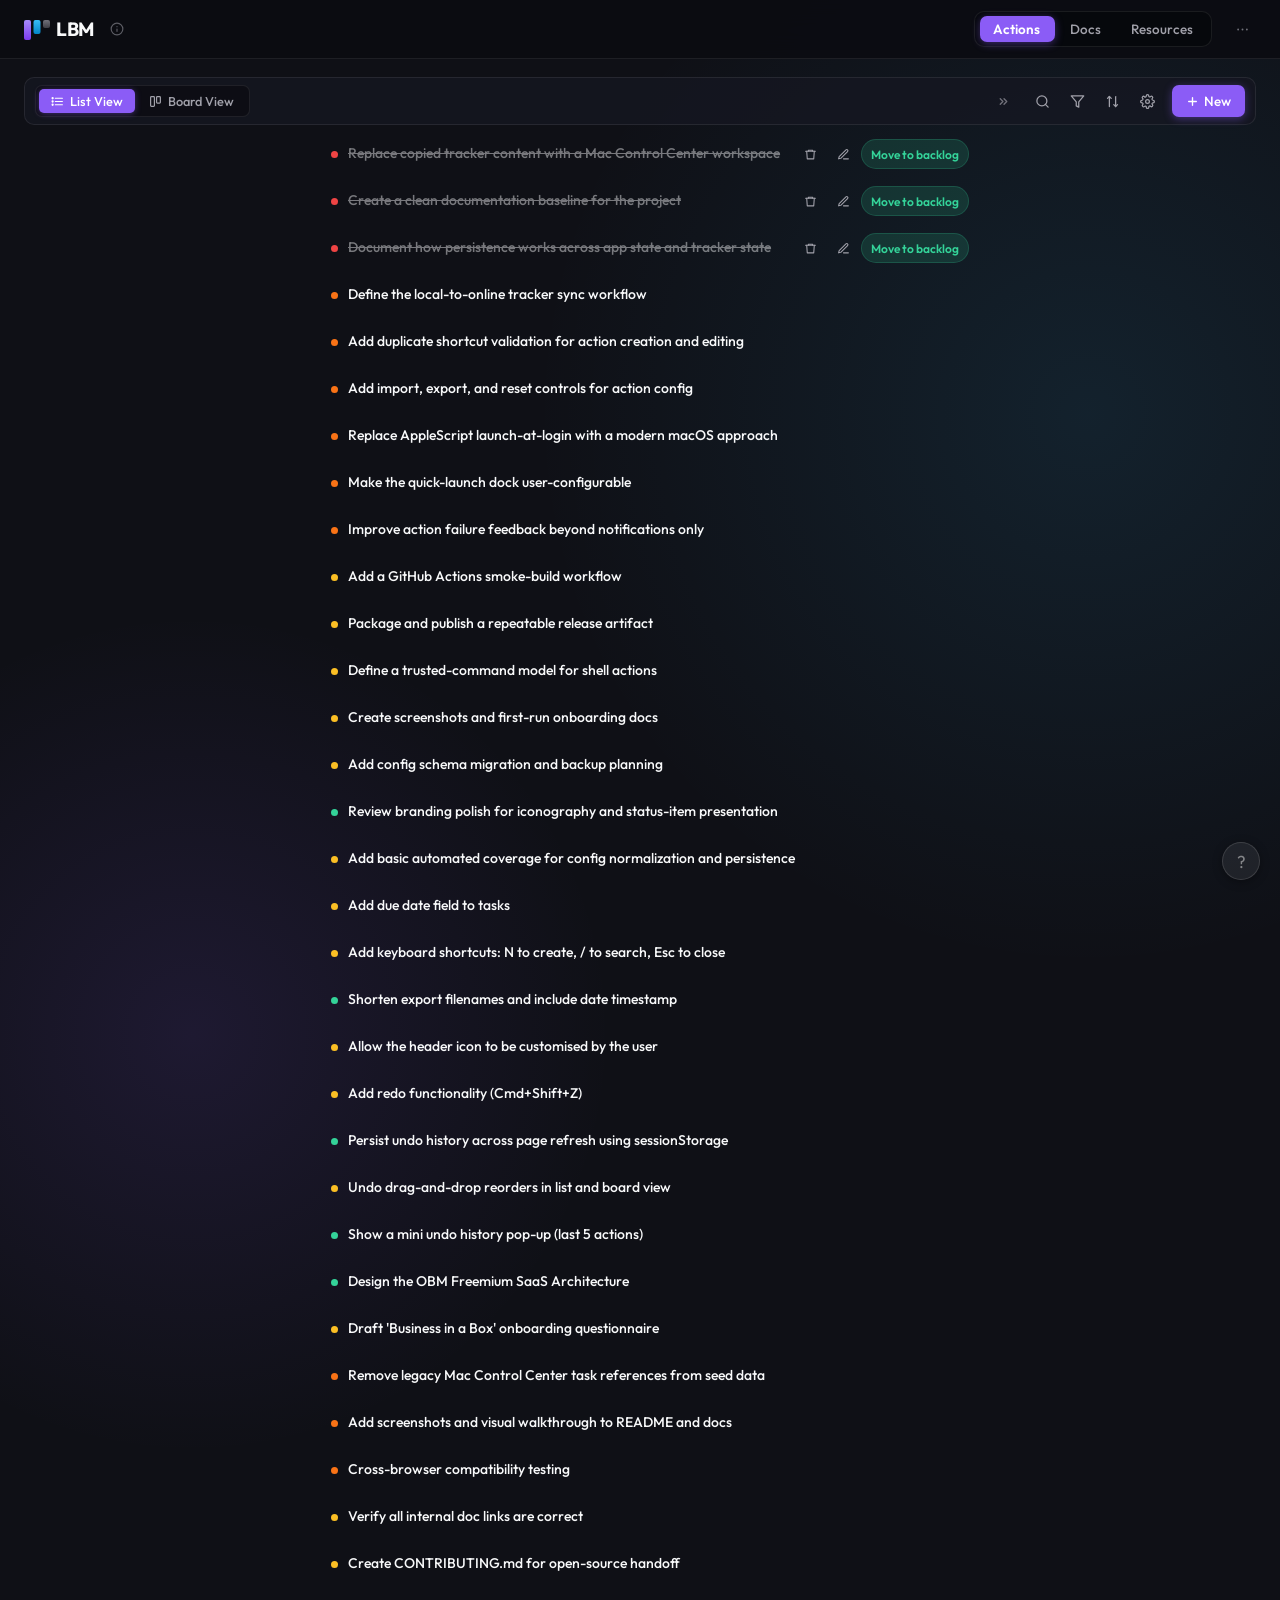
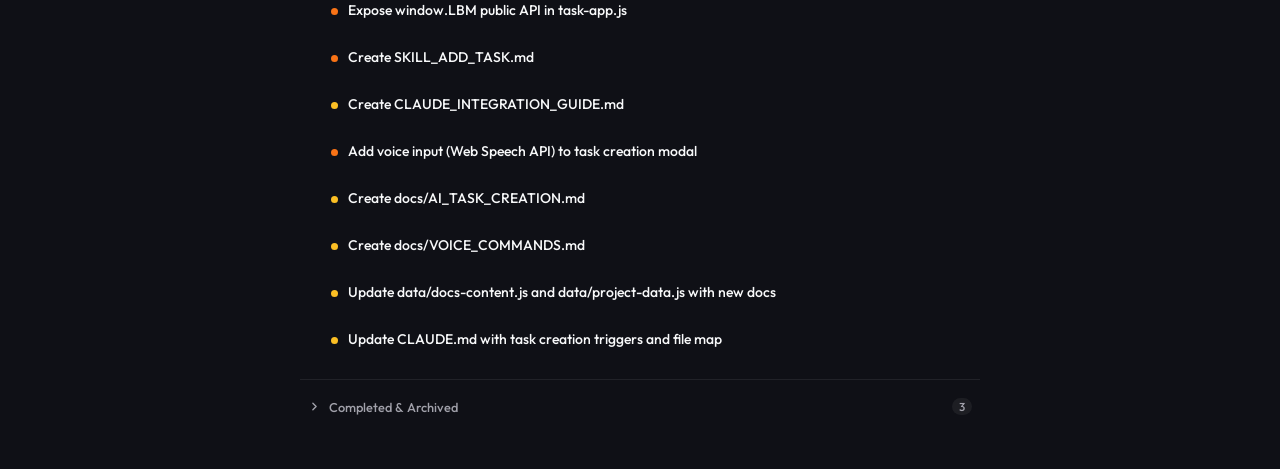
==== index.html @ 8f330728 "feat: UX improvements, docs overhaul, and add-item scroll fix - Fix double-title in docs viewer (str" ====
<!DOCTYPE html>
<html lang="en">
<head>
  <meta charset="UTF-8">
  <meta name="viewport" content="width=device-width, initial-scale=1.0">
  <title>LBM — Local Business Manager</title>
  <link rel="preconnect" href="https://fonts.googleapis.com">
  <link rel="preconnect" href="https://fonts.gstatic.com" crossorigin>
  <link rel="stylesheet" href="styles.css">
  <script defer src="data/project-data.js"></script>
  <script defer src="header.js"></script>
  <script defer src="task-app.js"></script>
</head>
<body>

  <!-- ── Header ──────────────────────────────────────────────────────────────── -->
  <header class="site-header">
    <div class="header-inner">
      <div class="brand">
        <a class="brand-link" href="index.html" aria-label="Local Business Manager home">
          <svg class="brand-mark" width="26" height="22" viewBox="0 0 26 22" fill="none" aria-hidden="true">
            <rect x="0" y="2" width="7" height="20" rx="2" fill="url(#ltm-g1)"/>
            <rect x="9.5" y="2" width="7" height="14" rx="2" fill="url(#ltm-g2)"/>
            <rect x="19" y="2" width="7" height="8" rx="2" fill="url(#ltm-g3)"/>
            <defs>
              <linearGradient id="ltm-g1" x1="3.5" y1="2" x2="3.5" y2="22" gradientUnits="userSpaceOnUse">
                <stop offset="0%" stop-color="#a78bfa"/>
                <stop offset="100%" stop-color="#7c3aed"/>
              </linearGradient>
              <linearGradient id="ltm-g2" x1="13" y1="2" x2="13" y2="16" gradientUnits="userSpaceOnUse">
                <stop offset="0%" stop-color="#38bdf8"/>
                <stop offset="100%" stop-color="#0284c7"/>
              </linearGradient>
              <linearGradient id="ltm-g3" x1="22.5" y1="2" x2="22.5" y2="10" gradientUnits="userSpaceOnUse">
                <stop offset="0%" stop-color="#71717a"/>
                <stop offset="100%" stop-color="#3f3f46"/>
              </linearGradient>
            </defs>
          </svg>
        </a>
        <span class="brand-name" id="brandName" title="Click to rename">LBM</span>
        <button class="icon-button brand-info-btn" id="toggleInfoButton" type="button"
          title="App info &amp; stats" aria-expanded="false" aria-controls="infoDrawer">
          <svg width="14" height="14" viewBox="0 0 24 24" fill="none" stroke="currentColor"
            stroke-width="2" stroke-linecap="round" stroke-linejoin="round">
            <circle cx="12" cy="12" r="10"/><line x1="12" y1="16" x2="12" y2="12"/>
            <line x1="12" y1="8" x2="12.01" y2="8"/>
          </svg>
        </button>
      </div>
      <nav class="tabs" aria-label="Navigation">
        <a class="tab active" href="index.html">Actions</a>
        <a class="tab" href="docs.html">Docs</a>
        <a class="tab" href="resources.html">Resources</a>
      </nav>

      <!-- ── Right side: app menu ─────────────────────────────────────────────── -->
      <div class="header-right">
        <div class="app-menu-wrap" id="appMenuWrap">
          <button class="app-menu-btn" id="appMenuBtn" type="button"
            title="More options" aria-label="More options" aria-expanded="false" aria-haspopup="menu">
            <svg width="15" height="15" viewBox="0 0 24 24" fill="currentColor" aria-hidden="true">
              <circle cx="5" cy="12" r="1.5"/><circle cx="12" cy="12" r="1.5"/><circle cx="19" cy="12" r="1.5"/>
            </svg>
          </button>
          <div class="app-menu-dropdown" id="appMenuDropdown" hidden role="menu">
            <button class="app-menu-item" id="menuAppInfo" role="menuitem">
              <svg width="13" height="13" viewBox="0 0 24 24" fill="none" stroke="currentColor"
                stroke-width="2" stroke-linecap="round" stroke-linejoin="round" aria-hidden="true">
                <circle cx="12" cy="12" r="10"/><line x1="12" y1="16" x2="12" y2="12"/>
                <line x1="12" y1="8" x2="12.01" y2="8"/>
              </svg>
              App info &amp; stats
            </button>
            <div class="app-menu-sep" role="separator"></div>
            <button class="app-menu-item" id="menuExportJson" role="menuitem">
              <svg width="13" height="13" viewBox="0 0 24 24" fill="none" stroke="currentColor"
                stroke-width="2" stroke-linecap="round" stroke-linejoin="round" aria-hidden="true">
                <path d="M21 15v4a2 2 0 0 1-2 2H5a2 2 0 0 1-2-2v-4"/>
                <polyline points="7 10 12 15 17 10"/><line x1="12" y1="15" x2="12" y2="3"/>
              </svg>
              Export JSON
            </button>
            <button class="app-menu-item" id="menuExportMarkdown" role="menuitem">
              <svg width="13" height="13" viewBox="0 0 24 24" fill="none" stroke="currentColor"
                stroke-width="2" stroke-linecap="round" stroke-linejoin="round" aria-hidden="true">
                <path d="M14 2H6a2 2 0 0 0-2 2v16a2 2 0 0 0 2 2h12a2 2 0 0 0 2-2V8z"/>
                <polyline points="14 2 14 8 20 8"/>
              </svg>
              Export Markdown
            </button>
            <div class="app-menu-sep" role="separator"></div>
            <div class="app-menu-row">
              <button class="app-menu-item" id="menuResetSeed" role="menuitem">
                <svg width="13" height="13" viewBox="0 0 24 24" fill="none" stroke="currentColor"
                  stroke-width="2" stroke-linecap="round" stroke-linejoin="round" aria-hidden="true">
                  <polyline points="1 4 1 10 7 10"/>
                  <path d="M3.51 15a9 9 0 1 0 .49-3.51"/>
                </svg>
                Reset to seed data
              </button>
              <button class="app-menu-info-btn" id="menuSeedInfoBtn" type="button"
                aria-label="About seed data" aria-expanded="false">
                <svg width="12" height="12" viewBox="0 0 24 24" fill="none" stroke="currentColor"
                  stroke-width="2" stroke-linecap="round" stroke-linejoin="round" aria-hidden="true">
                  <circle cx="12" cy="12" r="10"/><line x1="12" y1="16" x2="12" y2="12"/>
                  <line x1="12" y1="8" x2="12.01" y2="8"/>
                </svg>
              </button>
            </div>
            <div class="app-menu-seed-info" id="seedInfoPanel" hidden>
              Loads example tasks so you can explore the app in action.
              Click <strong>Reset to seed data</strong> above to restore the demo content.
            </div>
            <button class="app-menu-item app-menu-item--danger" id="menuResetApp" role="menuitem">
              <svg width="13" height="13" viewBox="0 0 24 24" fill="none" stroke="currentColor"
                stroke-width="2" stroke-linecap="round" stroke-linejoin="round" aria-hidden="true">
                <polyline points="3 6 5 6 21 6"/><path d="M19 6l-1 14a2 2 0 0 1-2 2H8a2 2 0 0 1-2-2L5 6"/>
                <path d="M10 11v6"/><path d="M14 11v6"/>
                <path d="M9 6V4a1 1 0 0 1 1-1h4a1 1 0 0 1 1 1v2"/>
              </svg>
              Reset app
            </button>
            <div class="app-menu-sep" role="separator"></div>
            <button class="app-menu-item app-menu-advanced-header" id="menuAdvancedToggle"
              type="button" aria-expanded="false" aria-controls="advancedPanel">
              <svg class="advanced-chevron" width="10" height="10" viewBox="0 0 24 24" fill="none"
                stroke="currentColor" stroke-width="2.5" stroke-linecap="round"
                stroke-linejoin="round" aria-hidden="true">
                <polyline points="9 18 15 12 9 6"/>
              </svg>
              Advanced
            </button>
            <div class="app-menu-advanced-panel" id="advancedPanel" hidden>
              <label class="app-menu-toggle-row" id="skipResetRow">
                <span class="app-menu-toggle-label">Skip reset confirmation</span>
                <span class="app-toggle-switch" id="skipResetToggle" role="switch"
                  aria-checked="false" tabindex="0" aria-label="Skip reset confirmation">
                  <span class="app-toggle-thumb"></span>
                </span>
              </label>
            </div>
          </div>
        </div>
      </div>

    </div>
  </header>

  <div class="page-wrap">

    <!-- ── Info panel (hidden) ────────────────────────────────────────────────── -->
    <div class="info-panel" id="infoDrawer" hidden>
      <div class="stats-grid" id="statsGrid"></div>
      <p class="info-note" id="storageStatus"></p>
      <div class="button-row">
        <button class="secondary" id="exportJsonButton" type="button">Export JSON</button>
        <button class="secondary" id="exportMarkdownButton" type="button">Export Markdown</button>
        <button class="ghost" id="resetButton" type="button">Reset to Seed</button>
      </div>
      <div class="notice" id="seedNotice" hidden></div>
    </div>

    <!-- ── Toolbar ────────────────────────────────────────────────────────────── -->
    <div class="toolbar">
      <div class="view-toggle" id="viewToggle" role="tablist" aria-label="Task view">
        <button class="view-button active" id="listViewButton" type="button" role="tab" aria-selected="true">
          <svg width="13" height="13" viewBox="0 0 24 24" fill="none" stroke="currentColor"
            stroke-width="2.2" stroke-linecap="round">
            <line x1="8" y1="6" x2="21" y2="6"/><line x1="8" y1="12" x2="21" y2="12"/>
            <line x1="8" y1="18" x2="21" y2="18"/><circle cx="3" cy="6" r="1" fill="currentColor"/>
            <circle cx="3" cy="12" r="1" fill="currentColor"/><circle cx="3" cy="18" r="1" fill="currentColor"/>
          </svg>
          List View
        </button>
        <button class="view-button" id="boardViewButton" type="button" role="tab" aria-selected="false">
          <svg width="13" height="13" viewBox="0 0 24 24" fill="none" stroke="currentColor"
            stroke-width="2.2" stroke-linecap="round" stroke-linejoin="round">
            <rect x="3" y="3" width="7" height="18" rx="1.5"/>
            <rect x="14" y="3" width="7" height="12" rx="1.5"/>
          </svg>
          Board View
        </button>
      </div>

      <div class="toolbar-right">

        <!-- ── Toolbar collapse toggle ── -->
        <button class="icon-button toolbar-collapse-btn" id="toolbarCollapseBtn" type="button"
          title="Hide toolbar options" aria-expanded="true">
          <svg class="collapse-arrow-icon" width="13" height="13" viewBox="0 0 24 24" fill="none"
            stroke="currentColor" stroke-width="2.5" stroke-linecap="round" stroke-linejoin="round">
            <polyline points="13 17 18 12 13 7"/>
            <polyline points="6 17 11 12 6 7"/>
          </svg>
        </button>

        <!-- ── Collapsible icon group ── -->
        <div class="toolbar-icon-group" id="toolbarIconGroup">

        <!-- ── Search drawer (expands left) ── -->
        <div class="search-filter-bar" id="searchFilterBar">
          <div class="bar-search-section" id="barSearchSection" hidden>
            <svg class="search-bar-icon" width="13" height="13" viewBox="0 0 24 24" fill="none"
              stroke="currentColor" stroke-width="2" stroke-linecap="round" stroke-linejoin="round"
              aria-hidden="true">
              <circle cx="11" cy="11" r="8"/><line x1="21" y1="21" x2="16.65" y2="16.65"/>
            </svg>
            <input class="search-input" id="searchInput" type="text" placeholder="Type to search…" autocomplete="off">
          </div>
        </div>
        <!-- ── /Drawer ── -->

        <!-- Search -->
        <button class="icon-button toolbar-icon-btn" id="searchToggle" type="button"
          title="Search" aria-expanded="false">
          <svg width="15" height="15" viewBox="0 0 24 24" fill="none" stroke="currentColor"
            stroke-width="2" stroke-linecap="round" stroke-linejoin="round">
            <circle cx="11" cy="11" r="8"/><line x1="21" y1="21" x2="16.65" y2="16.65"/>
          </svg>
        </button>

        <!-- Filter (dropdown below) -->
        <div class="toolbar-dropdown-wrap" id="filterWrap">
          <button class="icon-button toolbar-icon-btn" id="filterToggle" type="button"
            title="Filter" aria-expanded="false">
            <svg width="15" height="15" viewBox="0 0 24 24" fill="none" stroke="currentColor"
              stroke-width="2" stroke-linecap="round" stroke-linejoin="round">
              <polygon points="22 3 2 3 10 12.46 10 19 14 21 14 12.46 22 3"/>
            </svg>
          </button>
          <div class="toolbar-dropdown" id="filterPanel" hidden role="menu">
            <div class="toolbar-dropdown-heading">Filter</div>
            <button class="dropdown-item" data-filter="all" role="menuitemradio">All tasks</button>
            <button class="dropdown-item" data-filter="active" role="menuitemradio">Active only</button>
            <button class="dropdown-item" data-filter="done" role="menuitemradio">Completed / Archived</button>
            <button class="dropdown-item" data-filter="urgent" role="menuitemradio">Urgent (4+)</button>
            <button class="dropdown-item" data-filter="recommended" role="menuitemradio">Recommended</button>
            <button class="dropdown-item" data-filter="requested" role="menuitemradio">Requested</button>
          </div>
        </div>

        <!-- Sort (dropdown below, list view only) -->
        <div class="toolbar-dropdown-wrap" id="sortWrap">
          <button class="icon-button toolbar-icon-btn" id="sortToggle" type="button"
            title="Sort" aria-expanded="false">
            <svg width="15" height="15" viewBox="0 0 24 24" fill="none" stroke="currentColor"
              stroke-width="2" stroke-linecap="round" stroke-linejoin="round">
              <line x1="7" y1="4" x2="7" y2="20"/>
              <polyline points="4 7 7 4 10 7"/>
              <line x1="17" y1="20" x2="17" y2="4"/>
              <polyline points="14 17 17 20 20 17"/>
            </svg>
          </button>
          <div class="toolbar-dropdown sort-panel" id="sortPanel" hidden role="menu">
            <!-- Populated dynamically by renderSortPanel() in task-app.js -->
          </div>
        </div>

        <!-- Settings (dropdown below) -->
        <div class="toolbar-dropdown-wrap settings-wrap">
          <button class="icon-button toolbar-icon-btn" id="settingsToggle" type="button"
            title="Settings" aria-expanded="false">
            <svg width="15" height="15" viewBox="0 0 24 24" fill="none" stroke="currentColor"
              stroke-width="2" stroke-linecap="round" stroke-linejoin="round">
              <circle cx="12" cy="12" r="3"/>
              <path d="M19.4 15a1.65 1.65 0 0 0 .33 1.82l.06.06a2 2 0 0 1-2.83 2.83l-.06-.06a1.65 1.65 0 0 0-1.82-.33 1.65 1.65 0 0 0-1 1.51V21a2 2 0 0 1-4 0v-.09A1.65 1.65 0 0 0 9 19.4a1.65 1.65 0 0 0-1.82.33l-.06.06a2 2 0 0 1-2.83-2.83l.06-.06A1.65 1.65 0 0 0 4.68 15a1.65 1.65 0 0 0-1.51-1H3a2 2 0 0 1 0-4h.09A1.65 1.65 0 0 0 4.6 9a1.65 1.65 0 0 0-.33-1.82l-.06-.06a2 2 0 0 1 2.83-2.83l.06.06A1.65 1.65 0 0 0 9 4.68a1.65 1.65 0 0 0 1-1.51V3a2 2 0 0 1 4 0v.09a1.65 1.65 0 0 0 1 1.51 1.65 1.65 0 0 0 1.82-.33l.06-.06a2 2 0 0 1 2.83 2.83l-.06.06A1.65 1.65 0 0 0 19.4 9a1.65 1.65 0 0 0 1.51 1H21a2 2 0 0 1 0 4h-.09a1.65 1.65 0 0 0-1.51 1z"/>
            </svg>
          </button>
          <div class="toolbar-dropdown settings-popover" id="settingsPopover" hidden>
            <!-- Populated dynamically by renderSettingsPopover() in task-app.js -->
          </div>
        </div>
        <div class="card-fields-wrap" style="position:relative">
          <button class="icon-button toolbar-icon-btn" id="cardFieldsBtn" type="button"
            title="Card fields" hidden aria-expanded="false">
            <svg width="15" height="15" viewBox="0 0 24 24" fill="none" stroke="currentColor"
              stroke-width="2" stroke-linecap="round" stroke-linejoin="round">
              <path d="M1 12s4-8 11-8 11 8 11 8-4 8-11 8-11-8-11-8z"/>
              <circle cx="12" cy="12" r="3"/>
            </svg>
          </button>
          <div class="card-fields-popover toolbar-dropdown" id="cardFieldsPopover" hidden>
            <div class="toolbar-dropdown-heading">Show on cards</div>
            <label class="toggle-item">
              <span class="toggle-label">Urgency</span>
              <span class="toggle-track" id="cfUrgency" role="switch" aria-checked="false" tabindex="0">
                <span class="toggle-thumb"></span>
              </span>
            </label>
            <label class="toggle-item">
              <span class="toggle-label">Notes preview</span>
              <span class="toggle-track" id="cfNotes" role="switch" aria-checked="false" tabindex="0">
                <span class="toggle-thumb"></span>
              </span>
            </label>
            <label class="toggle-item">
              <span class="toggle-label">Value</span>
              <span class="toggle-track" id="cfValue" role="switch" aria-checked="false" tabindex="0">
                <span class="toggle-thumb"></span>
              </span>
            </label>
            <label class="toggle-item">
              <span class="toggle-label">Area</span>
              <span class="toggle-track" id="cfArea" role="switch" aria-checked="false" tabindex="0">
                <span class="toggle-thumb"></span>
              </span>
            </label>
          </div>
        </div>
        </div><!-- /.toolbar-icon-group -->
        <div class="new-btn-wrap">
          <button class="primary toolbar-add-btn" id="openCreateButton" type="button">
            <svg width="13" height="13" viewBox="0 0 24 24" fill="none" stroke="currentColor"
              stroke-width="2.5" stroke-linecap="round">
              <line x1="12" y1="5" x2="12" y2="19"/><line x1="5" y1="12" x2="19" y2="12"/>
            </svg>
            New
          </button>
          <div class="new-btn-tooltip">New item<span class="new-btn-kbd">Ctrl+N</span></div>
        </div>
      </div>
    </div>

    <!-- ── Views container ───────────────────────────────────────────────────── -->

    <!-- LIST VIEW -->
    <div id="listView">
      <div class="task-list" id="taskList"></div>
      <div class="completed-wrap" id="hiddenListsWrap" hidden>
        <button class="completed-toggle" id="hiddenListsToggle" type="button" aria-expanded="false">
          <svg class="completed-chevron" width="13" height="13" viewBox="0 0 24 24" fill="none"
            stroke="currentColor" stroke-width="2.5" stroke-linecap="round" stroke-linejoin="round">
            <polyline points="9 18 15 12 9 6"/>
          </svg>
          <span>Completed &amp; Archived</span>
          <span class="completed-count" id="hiddenListsCount">0</span>
        </button>
        <div class="hidden-lists" id="hiddenLists" hidden></div>
      </div>
    </div>

  </div><!-- /.page-wrap -->

  <!-- BOARD VIEW — outside .page-wrap so it runs edge-to-edge -->
  <div id="boardView" hidden>
    <div class="board-columns" id="boardColumns"></div>
    <div class="board-hidden-groups" id="boardCollapsedStrip" hidden>
      <span class="board-hidden-groups-label">Hidden groups</span>
      <div class="board-hidden-chips" id="boardHiddenChips"></div>
    </div>
  </div>

  <!-- ── Task detail panel ─────────────────────────────────────────────────────
       Notion-style slide-in from right. Shows on task click.
  ─────────────────────────────────────────────────────────────────────────── -->
  <div class="detail-overlay" id="detailOverlay" hidden aria-modal="true" role="dialog">
    <div class="detail-backdrop" id="detailBackdrop"></div>
    <div class="detail-panel" id="detailPanel">
      <div class="detail-toolbar">
        <button class="detail-back-btn" id="detailCloseBtn" type="button" aria-label="Close panel">
          <svg width="15" height="15" viewBox="0 0 24 24" fill="none" stroke="currentColor"
            stroke-width="2" stroke-linecap="round" stroke-linejoin="round">
            <polyline points="15 18 9 12 15 6"/><polyline points="9 18 3 12 9 6"/>
          </svg>
        </button>
        <div class="detail-mode-toggle" id="detailModeToggle">
          <button class="detail-mode-btn active" id="detailModeSide" type="button" title="Side panel">
            <svg width="13" height="13" viewBox="0 0 24 24" fill="none" stroke="currentColor"
              stroke-width="2.2" stroke-linecap="round" stroke-linejoin="round">
              <rect x="3" y="3" width="18" height="18" rx="2"/>
              <line x1="15" y1="3" x2="15" y2="21"/>
            </svg>
          </button>
          <button class="detail-mode-btn" id="detailModeCenter" type="button" title="Centered view">
            <svg width="13" height="13" viewBox="0 0 24 24" fill="none" stroke="currentColor"
              stroke-width="2.2" stroke-linecap="round" stroke-linejoin="round">
              <rect x="5" y="3" width="14" height="18" rx="2"/>
            </svg>
          </button>
          <button class="detail-mode-btn" id="detailModeFull" type="button" title="Full page">
            <svg width="13" height="13" viewBox="0 0 24 24" fill="none" stroke="currentColor"
              stroke-width="2.2" stroke-linecap="round" stroke-linejoin="round">
              <path d="M8 3H5a2 2 0 0 0-2 2v3m18 0V5a2 2 0 0 0-2-2h-3m0 18h3a2 2 0 0 0 2-2v-3M3 16v3a2 2 0 0 0 2 2h3"/>
            </svg>
          </button>
        </div>
        <!-- Hidden action buttons — bound by JS, triggered via prop-row clicks -->
        <button id="detailMarkDoneBtn" type="button" style="display:none"></button>
        <button id="detailDeleteBtn" type="button" style="display:none"></button>
      </div>
      <div class="detail-body">
        <h1 class="detail-title" id="detailTitle" contenteditable="true"
          spellcheck="true" data-placeholder="Task title…"></h1>
        <div class="detail-props-section">
          <div class="detail-props-header" id="detailPropsHeader">
            <span class="detail-props-header-label">Properties</span>
            <svg class="detail-props-chevron" id="detailPropsChevron" width="12" height="12" viewBox="0 0 24 24" fill="none" stroke="currentColor" stroke-width="2.5" stroke-linecap="round" stroke-linejoin="round">
              <polyline points="6 9 12 15 18 9"/>
            </svg>
          </div>
          <div class="detail-props" id="detailProps"></div>
        </div>
        <div class="detail-section-label">Notes</div>
        <!-- NOTE: contenteditable editor — designed for future BlockNote migration.
             Interface: getEditorContent() / setEditorContent(html) in task-app.js -->
        <div class="detail-notes-editor" id="notesEditor"
          contenteditable="true" spellcheck="true"
          data-placeholder="Add notes, links, or context…"></div>
        <p class="editor-hint">Cmd+B bold · Cmd+I italic · Cmd+Shift+8 list</p>
      </div>
    </div>
  </div>

  <!-- ── Column context menu ───────────────────────────────────────────────────
       Appears on board column ··· click
  ─────────────────────────────────────────────────────────────────────────── -->
  <div class="col-menu" id="colMenu" hidden role="menu">
    <button class="col-menu-item" id="colMenuRename" role="menuitem">Rename</button>
    <button class="col-menu-item" id="colMenuMoveLeft" role="menuitem">Move left</button>
    <button class="col-menu-item" id="colMenuMoveRight" role="menuitem">Move right</button>
    <button class="col-menu-item" id="colMenuHide" role="menuitem">Hide column</button>
    <div class="col-menu-sep" role="separator"></div>
    <div class="col-menu-color-row" role="group" aria-label="Column color">
      <span class="col-menu-color-label">Color</span>
      <div class="col-menu-swatches" id="colMenuSwatches">
        <button class="col-color-swatch swatch-default active" data-color="" title="Default"></button>
        <button class="col-color-swatch swatch-purple" data-color="purple" title="Purple"></button>
        <button class="col-color-swatch swatch-blue" data-color="blue" title="Blue"></button>
        <button class="col-color-swatch swatch-cyan" data-color="cyan" title="Cyan"></button>
        <button class="col-color-swatch swatch-green" data-color="green" title="Green"></button>
        <button class="col-color-swatch swatch-orange" data-color="orange" title="Orange"></button>
        <button class="col-color-swatch swatch-red" data-color="red" title="Red"></button>
      </div>
    </div>
    <div class="col-menu-sep" role="separator"></div>
    <button class="col-menu-item col-menu-danger" id="colMenuDelete" role="menuitem">Delete column</button>
  </div>

  <!-- ── Column rename dialog ──────────────────────────────────────────────── -->
  <div class="modal-backdrop" id="renameModal" hidden>
    <div class="modal-card modal-card--sm">
      <div class="modal-header">
        <h2 class="modal-title">Rename column</h2>
        <button class="icon-button" type="button" id="renameModalClose" aria-label="Close">
          <svg width="16" height="16" viewBox="0 0 24 24" fill="none" stroke="currentColor"
            stroke-width="2" stroke-linecap="round" stroke-linejoin="round">
            <line x1="18" y1="6" x2="6" y2="18"/><line x1="6" y1="6" x2="18" y2="18"/>
          </svg>
        </button>
      </div>
      <div class="field" style="margin-bottom:14px;">
        <label for="renameInput">Column name</label>
        <input id="renameInput" type="text" placeholder="Column name…">
      </div>
      <div class="button-row">
        <button class="primary" id="renameConfirm" type="button">Rename</button>
        <button class="ghost" id="renameCancel" type="button">Cancel</button>
      </div>
    </div>
  </div>

  <!-- ── Add column dialog ─────────────────────────────────────────────────── -->
  <div class="modal-backdrop" id="addColModal" hidden>
    <div class="modal-card modal-card--sm">
      <div class="modal-header">
        <h2 class="modal-title">Add column</h2>
        <button class="icon-button" type="button" id="addColModalClose" aria-label="Close">
          <svg width="16" height="16" viewBox="0 0 24 24" fill="none" stroke="currentColor"
            stroke-width="2" stroke-linecap="round" stroke-linejoin="round">
            <line x1="18" y1="6" x2="6" y2="18"/><line x1="6" y1="6" x2="18" y2="18"/>
          </svg>
        </button>
      </div>
      <div class="field" style="margin-bottom:14px;">
        <label for="addColInput">Column name</label>
        <input id="addColInput" type="text" placeholder="e.g. Review…">
      </div>
      <div class="button-row">
        <button class="primary" id="addColConfirm" type="button">Add column</button>
        <button class="ghost" id="addColCancel" type="button">Cancel</button>
      </div>
    </div>
  </div>

  <!-- ── Create / Edit task modal ──────────────────────────────────────────── -->
  <div class="modal-backdrop" id="taskModal" hidden>
    <div class="modal-card">
      <div class="modal-header">
        <h2 class="modal-title" id="modalTitle">New Task</h2>
        <button class="icon-button" type="button" id="closeModalButton" aria-label="Close">
          <svg width="16" height="16" viewBox="0 0 24 24" fill="none" stroke="currentColor"
            stroke-width="2" stroke-linecap="round" stroke-linejoin="round">
            <line x1="18" y1="6" x2="6" y2="18"/><line x1="6" y1="6" x2="18" y2="18"/>
          </svg>
        </button>
      </div>
      <form id="taskForm" autocomplete="off">
        <div class="form-grid">
          <div class="field full">
            <label for="taskTitle">Title</label>
            <div class="title-input-wrap">
              <input id="taskTitle" name="taskTitle" required placeholder="What needs to be done?">
              <button class="icon-button voice-mic-btn" type="button" id="voiceMicBtn"
                aria-label="Dictate title" title="Dictate title (microphone)">
                <svg width="15" height="15" viewBox="0 0 24 24" fill="none" stroke="currentColor" stroke-width="2" stroke-linecap="round" stroke-linejoin="round">
                  <path d="M12 2a3 3 0 0 1 3 3v7a3 3 0 0 1-6 0V5a3 3 0 0 1 3-3z"/>
                  <path d="M19 10v2a7 7 0 0 1-14 0v-2"/>
                  <line x1="12" y1="19" x2="12" y2="22"/>
                </svg>
              </button>
            </div>
          </div>
          <div class="field">
            <label for="taskLane">Stage</label>
            <select id="taskLane" name="taskLane"></select>
          </div>
          <div class="field">
            <label for="taskUrgency">Urgency</label>
            <select id="taskUrgency" name="taskUrgency">
              <option value="1">1 — Low</option>
              <option value="2">2</option>
              <option value="3" selected>3 — Medium</option>
              <option value="4">4 — High</option>
              <option value="5">5 — Critical</option>
            </select>
          </div>
          <div class="field">
            <label for="taskValue">Value ($)</label>
            <input id="taskValue" name="taskValue" type="number" min="0" step="100" placeholder="e.g. 5000">
          </div>
          <div class="field">
            <label for="taskArea">Area</label>
            <select id="taskArea" name="taskArea"></select>
          </div>
          <div class="field">
            <label for="taskSource">Source</label>
            <select id="taskSource" name="taskSource">
              <option value="user-requested" selected>Requested</option>
              <option value="recommended">Recommended</option>
              <option value="local-note">Local note</option>
            </select>
          </div>
          <div class="field full">
            <label for="taskNotes">Quick note</label>
            <textarea id="taskNotes" name="taskNotes" placeholder="Keep it short and action-oriented."></textarea>
          </div>
        </div>
        <div class="button-row" style="margin-top:14px;">
          <button class="primary" type="submit" id="submitButton">Save Task</button>
          <button class="ghost" type="button" id="cancelEditButton">Cancel</button>
        </div>
      </form>
    </div>
  </div>

  <!-- ── Keyboard shortcuts panel ─────────────────────────────────────────────── -->
  <button class="shortcuts-fab" id="shortcutsFab" type="button"
    aria-label="Keyboard shortcuts" data-tooltip="Keyboard shortcuts  ?">
    <span class="shortcuts-fab-glyph" aria-hidden="true">?</span>
  </button>

  <div class="shortcuts-panel" id="shortcutsPanel" hidden aria-modal="true" role="dialog" aria-label="Keyboard shortcuts">
    <div class="shortcuts-panel-header">
      <h2 class="shortcuts-panel-title">Keyboard Shortcuts</h2>
      <button class="icon-button shortcuts-panel-close" id="shortcutsPanelClose" type="button" aria-label="Close">
        <svg width="15" height="15" viewBox="0 0 24 24" fill="none" stroke="currentColor"
          stroke-width="2" stroke-linecap="round" stroke-linejoin="round">
          <line x1="18" y1="6" x2="6" y2="18"/><line x1="6" y1="6" x2="18" y2="18"/>
        </svg>
      </button>
    </div>
    <div class="shortcuts-panel-body">

      <div class="shortcuts-group">
        <div class="shortcuts-group-title shortcuts-group-title--purple">Quick Access</div>
        <div class="shortcuts-row"><kbd>N</kbd><span>New item</span></div>
        <div class="shortcuts-row"><kbd>Ctrl</kbd><kbd>N</kbd><span>New item (works in fields)</span></div>
        <div class="shortcuts-row"><kbd>/</kbd><span>Search</span></div>
        <div class="shortcuts-row"><kbd>?</kbd><span>Toggle shortcuts panel</span></div>
        <div class="shortcuts-row"><kbd>Esc</kbd><span>Dismiss / close anything</span></div>
        <div class="shortcuts-row"><kbd>Cmd</kbd><kbd>Z</kbd><span>Undo (delete · lane change · title edit)</span></div>
      </div>

      <div class="shortcuts-group">
        <div class="shortcuts-group-title shortcuts-group-title--blue">List — Navigate &amp; Select</div>
        <div class="shortcuts-row"><kbd>↓</kbd><span>Focus next task</span></div>
        <div class="shortcuts-row"><kbd>↑</kbd><span>Focus previous task</span></div>
        <div class="shortcuts-row"><kbd>Enter</kbd><span>Open focused task</span></div>
        <div class="shortcuts-row"><kbd>Shift</kbd><kbd>↓</kbd><span>Scroll down</span></div>
        <div class="shortcuts-row"><kbd>Shift</kbd><kbd>↑</kbd><span>Scroll up</span></div>
        <div class="shortcuts-row"><kbd>Esc</kbd><span>Clear selection</span></div>
      </div>

      <div class="shortcuts-group">
        <div class="shortcuts-group-title shortcuts-group-title--amber">List — Task Actions</div>
        <div class="shortcuts-row"><kbd>D</kbd><span>Delete focused task (Cmd+Z to undo)</span></div>
        <div class="shortcuts-row"><kbd>←</kbd><span>Restore deleted position</span></div>
        <div class="shortcuts-row"><kbd>→</kbd><span>Restore deleted position</span></div>
      </div>

      <div class="shortcuts-group">
        <div class="shortcuts-group-title shortcuts-group-title--purple">Multi-Select (List &amp; Board)</div>
        <div class="shortcuts-row"><kbd>Drag</kbd><span>Rubber-band select tasks</span></div>
        <div class="shortcuts-row"><kbd>Click</kbd><span>Toggle item in selection</span></div>
        <div class="shortcuts-row"><kbd>Del</kbd><kbd>⌫</kbd><kbd>D</kbd><span>Delete all selected</span></div>
        <div class="shortcuts-row"><kbd>Drag</kbd><span>Drag any selected item — all move together</span></div>
        <div class="shortcuts-row"><kbd>Esc</kbd><span>Clear selection</span></div>
      </div>

      <div class="shortcuts-group">
        <div class="shortcuts-group-title shortcuts-group-title--green">Detail Panel</div>
        <div class="shortcuts-row"><kbd>D</kbd><span>Delete this task (Cmd+Z to undo)</span></div>
        <div class="shortcuts-row"><kbd>Esc</kbd><span>Close panel</span></div>
      </div>

      <div class="shortcuts-group">
        <div class="shortcuts-group-title shortcuts-group-title--pink">Notes Editor</div>
        <div class="shortcuts-row"><kbd>Cmd</kbd><kbd>B</kbd><span>Bold</span></div>
        <div class="shortcuts-row"><kbd>Cmd</kbd><kbd>I</kbd><span>Italic</span></div>
        <div class="shortcuts-row"><kbd>Cmd</kbd><kbd>Shift</kbd><kbd>8</kbd><span>Bullet list</span></div>
      </div>

      <div class="shortcuts-group">
        <div class="shortcuts-group-title shortcuts-group-title--yellow">Board View</div>
        <div class="shortcuts-row"><kbd>Enter</kbd><span>Save new task</span></div>
        <div class="shortcuts-row"><kbd>Esc</kbd><span>Cancel inline form</span></div>
      </div>

    </div>
  </div>

  <!-- ── Reset app confirmation modal ────────────────────────────────────────── -->
  <div class="reset-app-overlay" id="resetAppOverlay" hidden role="dialog"
    aria-modal="true" aria-labelledby="resetAppTitle">
    <div class="reset-app-dialog">
      <div class="reset-app-icon" aria-hidden="true">
        <svg width="22" height="22" viewBox="0 0 24 24" fill="none" stroke="currentColor"
          stroke-width="2" stroke-linecap="round" stroke-linejoin="round">
          <path d="M10.29 3.86L1.82 18a2 2 0 0 0 1.71 3h16.94a2 2 0 0 0 1.71-3L13.71 3.86a2 2 0 0 0-3.42 0z"/>
          <line x1="12" y1="9" x2="12" y2="13"/><line x1="12" y1="17" x2="12.01" y2="17"/>
        </svg>
      </div>
      <div class="reset-app-header">
        <h2 class="reset-app-title" id="resetAppTitle">Reset app?</h2>
        <p class="reset-app-sub">This clears all tasks, settings, and local data. Type <strong>reset</strong> to confirm.</p>
      </div>
      <input type="text" class="reset-confirm-input" id="resetConfirmInput"
        placeholder='Type "reset" to confirm' autocomplete="off" spellcheck="false">
      <div class="reset-app-actions">
        <button class="ghost" id="resetAppCancelBtn" type="button">Cancel</button>
        <button class="danger" id="resetAppConfirmBtn" type="button" disabled>Reset Everything</button>
      </div>
    </div>
  </div>

  <!-- Transparent click-guard: sits above content, below toolbar dropdowns.
       Shown whenever a toolbar panel or shortcuts panel is open — prevents
       clicks from reaching list rows / board cards while any panel is open. -->
  <div id="panelBackdrop" class="panel-backdrop" hidden></div>

  <!-- ── Multi-select action bar ──────────────────────────────────────────────
       Floats at bottom of screen when 1+ tasks are selected via lasso drag.
  ──────────────────────────────────────────────────────────────────────────── -->
  <div id="multiActionBar" class="multi-action-bar" hidden>
    <span class="multi-action-count" id="multiActionCount">0 selected</span>
    <div class="multi-action-divider"></div>
    <span class="multi-action-hint">
      <svg width="13" height="13" viewBox="0 0 24 24" fill="none" stroke="currentColor"
        stroke-width="2" stroke-linecap="round" stroke-linejoin="round">
        <polyline points="5 9 2 12 5 15"/><polyline points="9 5 12 2 15 5"/>
        <polyline points="15 19 12 22 9 19"/><polyline points="19 9 22 12 19 15"/>
        <line x1="2" y1="12" x2="22" y2="12"/><line x1="12" y1="2" x2="12" y2="22"/>
      </svg>
      drag to move
    </span>
    <div class="multi-action-divider"></div>
    <button class="multi-action-btn multi-action-btn--danger" id="multiActionDelete" type="button">
      <svg width="13" height="13" viewBox="0 0 24 24" fill="none" stroke="currentColor"
        stroke-width="2" stroke-linecap="round" stroke-linejoin="round">
        <path d="M3 6h18"/><path d="M8 6V4h8v2"/><path d="M19 6l-1 14H6L5 6"/>
      </svg>
      Delete
      <kbd class="multi-action-kbd">D</kbd>
    </button>
    <button class="multi-action-btn multi-action-btn--clear" id="multiActionClear" type="button" aria-label="Clear selection">
      <svg width="13" height="13" viewBox="0 0 24 24" fill="none" stroke="currentColor"
        stroke-width="2" stroke-linecap="round" stroke-linejoin="round">
        <line x1="18" y1="6" x2="6" y2="18"/><line x1="6" y1="6" x2="18" y2="18"/>
      </svg>
    </button>
  </div>

</body>
</html>
---- styles.css ----
@import url('https://fonts.googleapis.com/css2?family=Outfit:wght@300;400;500;600;700&display=swap');
@import url('design-tokens.css');

/* ─── Design tokens ─────────────────────────────────────────────────────────── */

:root {
  --bg:              #0f1016;
  --surface:         rgba(22, 23, 34, 0.75);
  --surface-solid:   #161722;
  --surface-hover:   rgba(38, 39, 55, 0.85);
  --border:          rgba(255, 255, 255, 0.08);
  --border-strong:   rgba(255, 255, 255, 0.13);
  --text:            #f8f9fa;
  --muted:           #a1a1aa;
  --muted-soft:      #71717a;
  --accent:          #8b5cf6;
  --accent-glow:     rgba(139, 92, 246, 0.4);
  --accent-hover:    #a78bfa;
  --accent-soft:     rgba(139, 92, 246, 0.12);
  --tab-active:      #8b5cf6;
  --tab-active-glow: rgba(139, 92, 246, 0.3);
  --done:            #34d399;
  --done-soft:       rgba(52, 211, 153, 0.15);
  --warn:            #fbbf24;
  --warn-soft:       rgba(251, 191, 36, 0.15);
  --danger:          #ef4444;
  --danger-soft:     rgba(239, 68, 68, 0.12);
  --radius-lg:       14px;
  --radius-md:       10px;
  --radius-sm:       7px;
}

/* ─── Reset ─────────────────────────────────────────────────────────────────── */

*, *::before, *::after { box-sizing: border-box; }
[hidden] { display: none !important; }
html, body { margin: 0; min-height: 100%; }

body {
  font-family: 'Outfit', ui-rounded, 'SF Pro Rounded', sans-serif;
  color: var(--text);
  background-color: var(--bg);
  background-image:
    radial-gradient(circle at 15% 50%, rgba(139, 92, 246, 0.12), transparent 28%),
    radial-gradient(circle at 85% 20%, rgba(56, 189, 248, 0.10), transparent 28%);
  min-height: 100vh;
}

a { color: inherit; text-decoration: none; }

/* ─── Site header ───────────────────────────────────────────────────────────── */

.site-header {
  position: sticky;
  top: 0;
  z-index: 200;
  width: 100%;
  background: rgba(11, 12, 18, 0.92);
  backdrop-filter: blur(16px);
  border-bottom: 1px solid var(--border);
}

.header-inner {
  display: flex;
  align-items: center;
  gap: 16px;
  max-width: 1400px;
  margin: 0 auto;
  padding: 11px 24px;
}

.header-right {
  display: flex;
  align-items: center;
  gap: 4px;
}

.tabs { margin-left: auto; }

/* Brand */
.brand {
  display: flex;
  align-items: center;
  gap: 6px;
  flex-shrink: 0;
  min-width: 0;
}

.brand-link {
  display: flex;
  align-items: center;
  gap: 9px;
  text-decoration: none;
  color: inherit;
}

.brand-mark {
  flex-shrink: 0;
  display: block;
}

.brand-name {
  font-size: 1.2rem;
  font-weight: 700;
  letter-spacing: -0.02em;
  color: var(--text);
  cursor: text;
  border-radius: 4px;
  padding: 2px 5px;
  margin: 0 -5px;
  transition: background 0.15s;
  white-space: nowrap;
  overflow: hidden;
  text-overflow: ellipsis;
  min-width: 0;
  outline: none;
}

.brand-name:focus,
.brand-name:focus-visible,
.brand-name:focus-within {
  outline: none !important;
  box-shadow: none;
}

.brand-name:hover {
  background: rgba(255, 255, 255, 0.07);
}

.brand-name[contenteditable="true"] {
  background: rgba(255, 255, 255, 0.07);
  outline: 1px solid rgba(139, 92, 246, 0.55);
  box-shadow: 0 0 0 3px rgba(139, 92, 246, 0.12);
  overflow: visible;
  white-space: nowrap;
  min-width: 1ch;
  max-width: 300px;
  cursor: text;
}

.brand-info-btn {
  margin-left: 2px;
  opacity: 0.55;
  transition: opacity 0.15s;
}

.brand-info-btn:hover { opacity: 1; }

/* ─── Nav tabs ──────────────────────────────────────────────────────────────── */

.tabs {
  display: flex;
  gap: 2px;
  background: rgba(0, 0, 0, 0.3);
  border: 1px solid var(--border);
  border-radius: 10px;
  padding: 4px;
  position: relative;
}

.tab {
  flex: 1;
  text-align: center;
  padding: 5px 14px;
  border-radius: 7px;
  color: var(--muted);
  font-size: 0.84rem;
  font-weight: 500;
  position: relative;
  z-index: 1;
  transition: color 0.18s ease;
  white-space: nowrap;
}

.tab:not(.active):hover {
  color: var(--text);
  background: rgba(255, 255, 255, 0.06);
}

.tab.active {
  color: #fff;
  font-weight: 600;
}

.tab-indicator {
  position: absolute;
  top: 4px;
  border-radius: 7px;
  background: var(--accent);
  box-shadow: 0 2px 8px var(--accent-glow);
  z-index: 0;
  pointer-events: none;
  transition: left 0.3s cubic-bezier(0.4, 0, 0.2, 1), width 0.3s cubic-bezier(0.4, 0, 0.2, 1);
}
.tab-indicator.instant {
  transition: none !important;
}

/* ─── Page transitions ───────────────────────────────────────────────────────── */

@keyframes page-in {
  from { opacity: 0; transform: translateY(12px); }
  to   { opacity: 1; transform: none;             }
}

@keyframes page-out {
  from { opacity: 1; transform: none;             }
  to   { opacity: 0; transform: translateY(-8px); }
}

.page-wrap,
.docs-page,
.resources-wrap {
  animation: page-in 0.28s cubic-bezier(0.4, 0, 0.2, 1) both;
}

.page-wrap.page-exiting,
.docs-page.page-exiting,
.resources-wrap.page-exiting {
  animation: page-out 0.17s cubic-bezier(0.4, 0, 1, 1) both;
  pointer-events: none;
}

/* ─── Page wrap ─────────────────────────────────────────────────────────────── */

.page-wrap {
  max-width: 1400px;
  margin: 0 auto;
  padding: 18px 24px 48px;
}

/* ─── Info panel ────────────────────────────────────────────────────────────── */

.info-panel {
  background: var(--surface);
  border: 1px solid var(--border);
  border-radius: var(--radius-md);
  padding: 14px;
  margin-bottom: 10px;
  backdrop-filter: blur(16px);
}

.stats-grid {
  display: grid;
  grid-template-columns: repeat(4, 1fr);
  gap: 7px;
  margin-bottom: 12px;
}

.mini-stat {
  display: flex;
  flex-direction: column;
  gap: 3px;
  padding: 10px 12px;
  border-radius: var(--radius-sm);
  border: 1px solid var(--border);
  background: rgba(255, 255, 255, 0.02);
}

.mini-stat strong {
  font-size: 1.2rem;
  font-weight: 700;
  color: var(--text);
  line-height: 1;
}

.mini-stat span { font-size: 0.72rem; color: var(--muted); }

.info-note {
  font-size: 0.75rem;
  color: var(--muted-soft);
  margin: 0 0 10px;
}

.notice {
  margin-top: 10px;
  padding: 9px 12px;
  border-radius: var(--radius-sm);
  border: 1px solid rgba(251, 191, 36, 0.25);
  background: var(--warn-soft);
  color: #fcd34d;
  font-size: 0.78rem;
}

/* ─── Toolbar ───────────────────────────────────────────────────────────────── */

.toolbar {
  display: flex;
  align-items: center;
  flex-wrap: wrap;
  gap: 8px;
  padding: 7px 10px;
  background: var(--surface);
  border: 1px solid var(--border);
  border-radius: var(--radius-md);
  backdrop-filter: blur(16px);
  margin-bottom: 6px;
  /* backdrop-filter creates a stacking context; explicit z-index ensures the
     toolbar and all its dropdowns paint above the panel-backdrop (z:80). */
  position: relative;
  z-index: 100;
}

.toolbar-right {
  display: flex;
  align-items: center;
  gap: 5px;
  margin-left: auto; /* pushes right when bar is hidden */
}

.toolbar-icon-btn {
  color: var(--muted);
  width: 32px;
  height: 32px;
}

.toolbar-icon-btn:hover {
  color: var(--text);
  background: rgba(255, 255, 255, 0.07);
}

.toolbar-icon-btn.is-active {
  color: var(--accent-hover);
  background: var(--accent-soft);
  border-color: rgba(139, 92, 246, 0.3);
}

.toolbar-add-btn {
  height: 32px;
  padding: 0 14px;
  font-size: 0.84rem;
  gap: 5px;
}

.new-btn-wrap {
  position: relative;
}

.new-btn-tooltip {
  position: absolute;
  top: calc(100% + 7px);
  right: 0;
  background: var(--surface-2, #1e1e2e);
  border: 1px solid rgba(255,255,255,0.1);
  border-radius: 6px;
  padding: 5px 9px;
  font-size: 0.75rem;
  color: var(--muted);
  white-space: nowrap;
  display: flex;
  align-items: center;
  gap: 7px;
  pointer-events: none;
  opacity: 0;
  transform: translateY(-3px);
  transition: opacity 0.15s ease, transform 0.15s ease;
  z-index: 99;
}

.new-btn-wrap:hover .new-btn-tooltip {
  opacity: 1;
  transform: translateY(0);
}

.new-btn-kbd {
  background: rgba(255,255,255,0.08);
  border: 1px solid rgba(255,255,255,0.12);
  border-radius: 4px;
  padding: 1px 5px;
  font-size: 0.7rem;
  font-family: inherit;
  color: var(--text);
  letter-spacing: 0.01em;
}

/* ─── View toggle ───────────────────────────────────────────────────────────── */

.view-toggle {
  display: inline-flex;
  gap: 2px;
  padding: 3px;
  background: rgba(0, 0, 0, 0.3);
  border: 1px solid var(--border);
  border-radius: var(--radius-sm);
}

.view-button {
  display: inline-flex;
  align-items: center;
  gap: 6px;
  padding: 4px 12px;
  border-radius: 5px;
  background: transparent;
  color: var(--muted);
  border: none;
  font-size: 0.8rem;
  font-weight: 500;
  cursor: pointer;
  transition: all 0.15s;
  white-space: nowrap;
}

.view-button:hover { color: var(--text); background: rgba(255, 255, 255, 0.05); }

.view-button.active {
  background: var(--accent);
  color: #fff;
  box-shadow: 0 1px 6px var(--accent-glow);
}

/* ─── Drawer: slides out from the icon cluster ──────────────────────────────── */

/* Closed state — collapsed, invisible, not interactive */
.search-filter-bar {
  display: flex;
  align-items: center;
  overflow: hidden;
  max-width: 0;
  opacity: 0;
  pointer-events: none;
  padding: 0;
  border: none;
  border-right: 1px solid transparent;
  transition:
    max-width  0.28s cubic-bezier(0.4, 0, 0.2, 1),
    opacity    0.2s  ease,
    padding    0.28s cubic-bezier(0.4, 0, 0.2, 1),
    border-color 0.2s ease;
}

/* Open state */
.search-filter-bar.is-open {
  max-width: 320px;
  opacity: 1;
  pointer-events: auto;
  padding: 0 14px 0 0;
  border-right: 1px solid var(--border-strong);
}

/* Shared section base */
.bar-search-section,
.bar-filter-section,
.bar-sort-section {
  display: flex;
  align-items: center;
  gap: 6px;
  white-space: nowrap; /* prevent wrapping during animation */
}

/* ── Search section ── */
.bar-search-section {
  width: 200px;
  gap: 0; /* icon is hidden; remove gap so input fills cleanly */
}

/* Inner search icon — hidden when bar is open; the toolbar button itself shows active state */
.search-bar-icon {
  flex-shrink: 0;
  color: var(--muted-soft);
  display: none; /* always hidden — search button on right is the visual anchor */
}

.search-input {
  flex: 1;
  min-width: 0;
  background: transparent;
  border: none;
  color: var(--text);
  font: inherit;
  font-size: 0.82rem;
  padding: 4px 6px 4px 10px; /* left padding so cursor doesn't sit at edge */
  width: auto;
}

.search-input:focus,
.search-input:focus-visible { outline: none; box-shadow: none; }
.search-input::placeholder { color: var(--muted-soft); }

/* ── Filter section ── */
.bar-section-label {
  font-size: 0.75rem;
  font-weight: 500;
  color: var(--muted);
  white-space: nowrap;
  flex-shrink: 0;
}

.bar-filter-select {
  appearance: none;
  -webkit-appearance: none;
  background-color: rgba(255, 255, 255, 0.05);
  background-image: url("data:image/svg+xml,%3Csvg xmlns='http://www.w3.org/2000/svg' width='11' height='11' viewBox='0 0 24 24' fill='none' stroke='%2371717a' stroke-width='2.5' stroke-linecap='round' stroke-linejoin='round'%3E%3Cpolyline points='6 9 12 15 18 9'/%3E%3C/svg%3E");
  background-repeat: no-repeat;
  background-position: right 8px center;
  background-size: 11px;
  border: 1px solid var(--border);
  border-radius: var(--radius-sm);
  color: var(--text);
  padding: 3px 26px 3px 9px;
  font: inherit;
  font-size: 0.8rem;
  cursor: pointer;
  width: auto;
  max-width: 160px;
  min-width: 80px;
  transition: border-color 0.15s, background-color 0.15s;
}

.bar-filter-select:hover {
  border-color: var(--border-strong);
  background-color: rgba(255, 255, 255, 0.08);
}

.bar-filter-select:focus {
  outline: none;
  border-color: rgba(139, 92, 246, 0.5);
  box-shadow: 0 0 0 2px rgba(139, 92, 246, 0.1);
}

/* ── Sort section ── */
.bar-sort-section {
  gap: 2px;
}

.bar-sort-sep {
  color: var(--muted-soft);
  font-size: 0.7rem;
  user-select: none;
}

.bar-sort-btn {
  background: none;
  border: none;
  padding: 2px 5px;
  font-family: inherit;
  font-size: 0.78rem;
  font-weight: 500;
  color: var(--muted);
  cursor: pointer;
  border-radius: 4px;
  transition: color 0.12s, background 0.12s;
  height: auto;
  white-space: nowrap;
}

.bar-sort-btn:hover {
  color: var(--text);
  background: rgba(255, 255, 255, 0.06);
}

.bar-sort-btn.active {
  color: var(--accent-hover);
  font-weight: 600;
}

/* ─── Inputs / selects / buttons (shared) ───────────────────────────────────── */

input, textarea, select {
  width: 100%;
  background: rgba(0, 0, 0, 0.2);
  border: 1px solid var(--border);
  border-radius: var(--radius-sm);
  color: var(--text);
  padding: 7px 11px;
  font: inherit;
  font-size: 0.85rem;
  transition: border-color 0.18s, background 0.18s, box-shadow 0.18s;
}

input::placeholder, textarea::placeholder { color: var(--muted-soft); }

input:focus, textarea:focus, select:focus {
  outline: none;
  border-color: rgba(139, 92, 246, 0.5);
  background: rgba(0, 0, 0, 0.35);
  box-shadow: 0 0 0 3px rgba(139, 92, 246, 0.1);
}

textarea { min-height: 88px; resize: vertical; }

button {
  display: inline-flex;
  align-items: center;
  justify-content: center;
  gap: 6px;
  border: none;
  border-radius: var(--radius-sm);
  padding: 7px 14px;
  font: inherit;
  font-weight: 500;
  font-size: 0.85rem;
  cursor: pointer;
  white-space: nowrap;
  transition: all 0.15s ease;
}

button.primary {
  background: var(--accent);
  color: #fff;
  box-shadow: 0 2px 8px var(--accent-glow);
}

button.primary:hover { background: var(--accent-hover); }

button.secondary {
  background: rgba(255, 255, 255, 0.055);
  color: var(--text);
  border: 1px solid var(--border);
}

button.secondary:hover { background: rgba(255, 255, 255, 0.09); }

button.ghost {
  background: transparent;
  color: var(--muted);
  border: 1px solid var(--border);
}

button.ghost:hover { color: var(--text); background: rgba(255, 255, 255, 0.05); }

button.danger {
  background: var(--danger);
  color: #fff;
  box-shadow: 0 2px 8px rgba(239, 68, 68, 0.25);
}

button.danger:hover { background: #f87171; }

.icon-button {
  width: 30px;
  height: 30px;
  padding: 0;
  border-radius: 6px;
  border: 1px solid transparent;
  background: transparent;
  color: var(--muted);
  flex-shrink: 0;
  cursor: pointer;
}

.icon-button:hover { background: rgba(255, 255, 255, 0.07); border-color: var(--border); color: var(--text); }
.icon-button--danger:hover { background: rgba(239, 68, 68, 0.12); border-color: rgba(239, 68, 68, 0.3); color: #f87171; }

.button-row { display: flex; flex-wrap: wrap; gap: 7px; }

/* ─── LIST VIEW ─────────────────────────────────────────────────────────────── */

.list-sort-bar {
  display: flex;
  align-items: center;
  gap: 6px;
  padding: 6px 0 10px;
  max-width: 680px;
  margin: 0 auto;
}

.list-sort-label {
  font-size: 0.72rem;
  font-weight: 600;
  color: var(--muted-soft);
  text-transform: uppercase;
  letter-spacing: 0.06em;
  margin-right: 2px;
}

.list-sort-sep {
  color: var(--muted-soft);
  font-size: 0.72rem;
  user-select: none;
}

.list-sort-btn {
  background: none;
  border: none;
  padding: 2px 4px;
  font-family: inherit;
  font-size: 0.72rem;
  font-weight: 500;
  color: var(--muted);
  cursor: pointer;
  border-radius: 4px;
  transition: color 0.12s, background 0.12s;
}

.list-sort-btn:hover {
  color: var(--text);
  background: rgba(255, 255, 255, 0.05);
}

.list-sort-btn.active {
  color: var(--accent-hover);
  font-weight: 600;
}

.task-list {
  display: flex;
  flex-direction: column;
  gap: 1px;
  max-width: 680px;
  margin: 0 auto;
}

.list-section-header {
  padding: 14px 8px 6px;
  font-size: 0.68rem;
  font-weight: 700;
  color: var(--muted-soft);
  text-transform: uppercase;
  letter-spacing: 0.09em;
}

.list-drag-handle {
  display: inline-flex;
  align-items: center;
  justify-content: center;
  flex-shrink: 0;
  width: 14px;
  color: var(--muted-soft);
  opacity: 0;
  cursor: grab;
  transition: opacity 0.12s;
  margin-right: -4px;
}
.list-row:hover .list-drag-handle { opacity: 0.45; }
.list-row:hover .list-drag-handle:hover { opacity: 1; }

.list-row {
  display: flex;
  align-items: center;
  gap: 10px;
  padding: 7px 10px;
  border-radius: var(--radius-sm);
  border: 1px solid transparent;
  cursor: pointer;
  transition: background 0.12s, border-color 0.12s;
  position: relative;
  min-height: 36px;
}

.list-row.is-dragging {
  opacity: 0.35;
  transform: scale(0.99);
}

.list-row.drag-over-above,
.list-row.drag-over-below {
  border-color: transparent;
  box-shadow: none;
}

.list-row.drag-over-above::before,
.list-row.drag-over-below::after {
  content: "";
  position: absolute;
  left: 0;
  right: 0;
  height: 1px;
  background: var(--accent);
  border-radius: 1px;
  pointer-events: none;
  box-shadow: 0 0 8px 3px rgba(139, 92, 246, 0.22);
}

.list-row.drag-over-above::before {
  top: -1px;
}

.list-row.drag-over-below::after {
  bottom: -1px;
}

.list-row:hover {
  background: rgba(255, 255, 255, 0.04);
  border-color: var(--border);
}

.list-row.is-focused {
  background: rgba(255, 255, 255, 0.05);
  border-color: rgba(139, 92, 246, 0.5);
}

.list-row.is-selected {
  background: var(--accent-soft);
  border-color: rgba(139, 92, 246, 0.35);
}

.list-row.is-done .list-title { text-decoration: line-through; opacity: 0.45; }
.list-row.is-done .list-notes { opacity: 0.35; }

/* Inline new-item form (list view) — mirrors .list-row layout exactly */
.list-inline-new {
  display: flex;
  align-items: center;
  gap: 10px;
  padding: 7px 10px;
  border-radius: var(--radius-sm);
  border: 1px solid rgba(139, 92, 246, 0.5);
  background: rgba(255, 255, 255, 0.05);
  min-height: 36px;
  margin-bottom: 0;
  position: relative;
}

.list-inline-new-body {
  flex: 1;
  min-width: 0;
  display: flex;
  flex-direction: column;
  gap: 3px;
}

.list-inline-new-title {
  width: 100%;
  outline: none;
  color: var(--text);
  font-size: 0.875rem;
  font-weight: 500;
  line-height: 1.4;
  font-family: inherit;
  cursor: text;
  word-break: break-word;
  white-space: pre-wrap;
  min-height: 0;
}

.list-inline-new-title:empty::before {
  content: attr(data-placeholder);
  color: var(--muted-soft);
  pointer-events: none;
}

.list-inline-new-props {
  display: flex;
  gap: 6px;
  align-items: center;
}

.list-inline-new-actions {
  display: flex;
  gap: 5px;
  align-items: center;
  flex-shrink: 0;
  white-space: nowrap;
}

.list-inline-new-add {
  font-size: 0.65rem;
  color: rgba(139, 92, 246, 0.75);
  cursor: pointer;
  background: none;
  border: none;
  padding: 0;
  font-family: inherit;
  transition: color 0.12s;
}
.list-inline-new-add:hover { color: var(--accent); }

.list-inline-new-sep {
  font-size: 0.65rem;
  color: var(--muted-soft);
  opacity: 0.4;
}

.list-inline-new-cancel-btn {
  font-size: 0.65rem;
  color: var(--muted-soft);
  cursor: pointer;
  background: none;
  border: none;
  padding: 0;
  font-family: inherit;
  transition: color 0.12s;
}
.list-inline-new-cancel-btn:hover { color: var(--muted); }

/* Inline title edit (click-to-edit on list rows) */
.list-title-input {
  background: transparent;
  border: none;
  outline: none;
  color: var(--text);
  font-size: 0.875rem;
  font-weight: 500;
  line-height: 1.4;
  padding: 0;
  font-family: inherit;
  width: 100%;
}
.list-title-input:focus,
.list-title-input:focus-visible {
  outline: none;
  box-shadow: none;
  border-color: transparent;
  background: transparent;
}

/* Newly-added highlight animation */
@keyframes row-highlight-in {
  0%   { background: rgba(167, 139, 250, 0.2); border-color: rgba(167, 139, 250, 0.45); }
  65%  { background: rgba(167, 139, 250, 0.08); border-color: rgba(167, 139, 250, 0.2); }
  100% { background: transparent; border-color: transparent; }
}
.list-row.is-newly-added {
  animation: row-highlight-in 2s ease-out forwards;
}

/* Dissolve — plays when the user explicitly clears the selection (Esc, × button).
   Items stay highlighted after any move; they only dissolve on intentional deselect. */
@keyframes selection-dissolve {
  from { background: var(--accent-soft); border-color: rgba(139, 92, 246, 0.35); }
  to   { background: transparent; border-color: transparent; }
}
.list-row.is-dissolving,
.board-card.is-dissolving {
  animation: selection-dissolve 0.55s ease-out forwards;
  pointer-events: none;
}

/* urgency dot */
.list-urgency {
  width: 7px;
  height: 7px;
  border-radius: 50%;
  flex-shrink: 0;
}

.u-1, .u-2 { background: var(--done); }
.u-3        { background: var(--warn); }
.u-4        { background: #f97316; }
.u-5        { background: var(--danger); }

.list-content { flex: 1; min-width: 0; }

.list-title {
  margin: 0;
  font-size: 0.875rem;
  font-weight: 500;
  line-height: 1.4;
  color: var(--text);
  white-space: nowrap;
  overflow: hidden;
  text-overflow: ellipsis;
}

.list-notes {
  margin: 1px 0 0;
  font-size: 0.75rem;
  color: var(--muted-soft);
  white-space: nowrap;
  overflow: hidden;
  text-overflow: ellipsis;
}

.list-lane {
  flex-shrink: 0;
  font-size: 0.68rem;
  font-weight: 500;
  color: var(--muted-soft);
  padding: 2px 8px;
  border-radius: 999px;
  border: 1px solid var(--border);
  background: rgba(255, 255, 255, 0.02);
  white-space: nowrap;
}

.list-tools {
  display: flex;
  gap: 3px;
  flex-shrink: 0;
  opacity: 0;
  transition: opacity 0.12s;
}

.list-row:hover .list-tools { opacity: 1; }
.list-row.is-done .list-tools { opacity: 1; }

.mark-done-btn {
  font-size: 0.75rem;
  font-weight: 600;
  color: var(--done);
  background: var(--done-soft);
  border: 1px solid rgba(52, 211, 153, 0.2);
  padding: 3px 9px;
  border-radius: 999px;
  height: auto;
  cursor: pointer;
  white-space: nowrap;
}

.mark-done-btn:hover {
  background: rgba(52, 211, 153, 0.25);
  color: #a7f3d0;
}

/* ─── Empty state ───────────────────────────────────────────────────────────── */

.empty-state-group {
  display: flex;
  flex-direction: column;
  gap: 8px;
  margin-top: 8px;
}

.empty-state {
  display: flex;
  flex-direction: column;
  align-items: center;
  gap: 14px;
  padding: 36px 28px;
  text-align: center;
  color: var(--muted-soft);
  font-size: 0.85rem;
  border: 1px dashed var(--border);
  border-radius: var(--radius-sm);
}

.empty-state--secondary {
  padding: 20px 28px;
  opacity: 0.75;
}

.empty-state-text {
  display: flex;
  align-items: center;
  gap: 6px;
}

.kbd-key {
  display: inline-flex;
  align-items: center;
  justify-content: center;
  padding: 1px 6px;
  min-width: 22px;
  height: 22px;
  background: var(--surface-2, #2a2a3a);
  border: 1px solid var(--border);
  border-bottom-width: 2px;
  border-radius: 4px;
  font-family: inherit;
  font-size: 0.8rem;
  font-weight: 600;
  color: var(--text-secondary, #a0a0b8);
  line-height: 1;
}

.empty-state-btn {
  padding: 7px 16px;
  background: var(--accent, #7c3aed);
  color: #fff;
  border: none;
  border-radius: var(--radius-sm);
  font-size: 0.82rem;
  font-weight: 500;
  cursor: pointer;
  transition: background 0.15s ease, opacity 0.15s ease;
}

.empty-state-btn:hover {
  background: var(--accent-hover, #6d28d9);
}

.empty-state-link {
  color: var(--accent, #7c3aed);
  text-decoration: none;
}
.empty-state-link:hover {
  text-decoration: underline;
}

/* ─── Completed / archived toggle ───────────────────────────────────────────── */

.completed-wrap {
  margin-top: 16px;
  border-top: 1px solid var(--border);
  padding-top: 12px;
  max-width: 680px;
  margin-left: auto;
  margin-right: auto;
}

.completed-toggle {
  width: 100%;
  justify-content: flex-start;
  gap: 8px;
  background: transparent;
  border: none;
  color: var(--muted);
  font-size: 0.8rem;
  padding: 6px 8px;
  border-radius: var(--radius-sm);
}

.completed-toggle:hover { background: rgba(255, 255, 255, 0.04); color: var(--text); }

.completed-chevron {
  transition: transform 0.2s ease;
  flex-shrink: 0;
}

.completed-toggle[aria-expanded="true"] .completed-chevron { transform: rotate(90deg); }

.completed-count {
  margin-left: auto;
  padding: 1px 7px;
  border-radius: 999px;
  background: rgba(255, 255, 255, 0.06);
  color: var(--muted);
  font-size: 0.72rem;
}

.hidden-lists { margin-top: 8px; display: flex; flex-direction: column; gap: 1px; }

.hidden-group { margin-bottom: 14px; }

.hidden-group-header {
  display: flex;
  align-items: center;
  gap: 8px;
  padding: 4px 8px 8px;
}

.hidden-group-header h3 {
  margin: 0;
  font-size: 0.68rem;
  font-weight: 700;
  color: var(--muted-soft);
  text-transform: uppercase;
  letter-spacing: 0.08em;
}

/* ─── BOARD VIEW ────────────────────────────────────────────────────────────── */

#boardView {
  display: flex;
  flex-direction: column;
  gap: 8px;
  width: 100%;
  padding: 0 24px 48px;
}

.board-columns {
  display: flex;
  gap: 8px;
  width: 100%;
  min-width: 0;
  overflow-x: auto;
  padding: 0 0 8px 0;
  align-items: flex-start;
  min-height: 400px;
}

.board-columns::-webkit-scrollbar { height: 4px; }
.board-columns::-webkit-scrollbar-track { background: transparent; }
.board-columns::-webkit-scrollbar-thumb { background: rgba(255,255,255,0.08); border-radius: 4px; }

/* Hidden groups bar (replaces vertical collapsed strip) */
.board-hidden-groups {
  display: flex;
  align-items: center;
  gap: 8px;
  padding: 8px 10px;
  background: rgba(255, 255, 255, 0.018);
  border: 1px solid var(--border);
  border-radius: var(--radius-md);
  flex-wrap: wrap;
}

.board-hidden-groups-label {
  font-size: 0.68rem;
  font-weight: 700;
  color: var(--muted-soft);
  text-transform: uppercase;
  letter-spacing: 0.08em;
  white-space: nowrap;
  margin-right: 4px;
}

.board-hidden-chips {
  display: flex;
  gap: 6px;
  flex-wrap: wrap;
}

.board-hidden-chip {
  display: inline-flex;
  align-items: center;
  gap: 6px;
  padding: 4px 10px 4px 8px;
  border-radius: 999px;
  border: 1px solid var(--border);
  background: rgba(255, 255, 255, 0.04);
  color: var(--muted);
  font-size: 0.75rem;
  font-weight: 500;
  cursor: pointer;
  transition: background 0.12s, border-color 0.12s, color 0.12s;
  white-space: nowrap;
}

.board-hidden-chip:hover {
  background: rgba(255, 255, 255, 0.08);
  border-color: var(--border-strong);
  color: var(--text);
}

.chip-count {
  display: inline-flex;
  align-items: center;
  justify-content: center;
  min-width: 17px;
  height: 17px;
  border-radius: 999px;
  background: rgba(255, 255, 255, 0.08);
  font-size: 0.68rem;
  font-weight: 700;
  color: var(--muted-soft);
}

.chip-label { font-size: 0.75rem; font-weight: 600; }

.chip-expand {
  display: inline-flex;
  opacity: 0.45;
  transition: opacity 0.12s;
}

.board-hidden-chip:hover .chip-expand { opacity: 0.9; }

/* Expanded column */
.board-column {
  display: flex;
  flex-direction: column;
  width: 272px;
  min-width: 272px;
  max-width: 272px;
  border: 1px solid var(--border);
  border-radius: var(--radius-md);
  background: rgba(255, 255, 255, 0.018);
  overflow: hidden;
  flex-shrink: 0;
}

.board-column-header {
  display: flex;
  align-items: center;
  gap: 6px;
  padding: 9px 10px;
  border-bottom: 1px solid var(--border);
  user-select: none;
  position: relative;
}

.board-column-header-left {
  display: flex;
  align-items: center;
  gap: 7px;
  flex: 1;
  min-width: 0;
}

.board-column-title {
  font-size: 0.72rem;
  font-weight: 700;
  color: var(--muted);
  text-transform: uppercase;
  letter-spacing: 0.07em;
  white-space: nowrap;
  overflow: hidden;
  text-overflow: ellipsis;
  cursor: pointer;
  border-radius: 3px;
  padding: 1px 3px;
  margin: -1px -3px;
  transition: color 0.12s, background 0.12s;
}

.board-column-title:hover {
  color: var(--text);
  background: rgba(255, 255, 255, 0.06);
}

.board-column-count {
  display: inline-flex;
  align-items: center;
  justify-content: center;
  min-width: 18px;
  height: 18px;
  padding: 0 5px;
  border-radius: 999px;
  background: rgba(255, 255, 255, 0.06);
  color: var(--muted-soft);
  font-size: 0.7rem;
  font-weight: 600;
  flex-shrink: 0;
}
.board-column-count:empty {
  display: none;
}

.board-column-header-tools {
  display: flex;
  gap: 2px;
  flex-shrink: 0;
  opacity: 0;
  transition: opacity 0.12s;
}

.board-column:hover .board-column-header-tools { opacity: 1; }

.board-col-add-btn,
.board-col-menu-btn {
  width: 22px;
  height: 22px;
  padding: 0;
  border-radius: 5px;
  border: none;
  background: transparent;
  color: var(--muted-soft);
  cursor: pointer;
  font-size: 0.9rem;
  display: inline-flex;
  align-items: center;
  justify-content: center;
  transition: background 0.12s, color 0.12s;
}

.board-col-add-btn:hover, .board-col-menu-btn:hover {
  background: rgba(255, 255, 255, 0.07);
  color: var(--text);
}

.board-column-body {
  display: flex;
  flex-direction: column;
  gap: 5px;
  padding: 7px;
  flex: 1;
  min-height: 60px;
  transition: background 0.12s;
}

.board-column-body.drag-over {
  background: rgba(139, 92, 246, 0.08);
  outline: 1.5px dashed rgba(139, 92, 246, 0.4);
  outline-offset: -3px;
  border-radius: var(--radius-sm);
}

.board-column-footer {
  padding: 4px 6px 6px;
  border-top: 1px solid var(--border);
}

.board-col-new-btn {
  width: 100%;
  justify-content: flex-start;
  gap: 6px;
  background: transparent;
  border: none;
  color: var(--muted-soft);
  font-size: 0.8rem;
  padding: 5px 6px;
  border-radius: var(--radius-sm);
  cursor: pointer;
  transition: color 0.12s, background 0.12s;
}

.board-col-new-btn:hover { color: var(--text); background: rgba(255, 255, 255, 0.04); }

/* ─── Inline new-item form (board view) ─────────────────────────────────────── */

.board-inline-new {
  background: rgba(255, 255, 255, 0.03);
  border: 1px solid rgba(139, 92, 246, 0.45);
  border-radius: var(--radius-sm);
  padding: 8px;
  display: flex;
  flex-direction: column;
  gap: 7px;
  margin: 4px 0;
}

.board-inline-new-title {
  width: 100%;
  background: transparent;
  border: none;
  color: var(--text);
  font-family: inherit;
  font-size: 0.84rem;
  font-weight: 500;
  outline: none;
  padding: 0;
}

.board-inline-new-title::placeholder { color: var(--muted-soft); }

.board-inline-new-props {
  display: flex;
  gap: 6px;
  align-items: center;
}

.board-inline-new-select {
  flex: 1;
  background: rgba(255, 255, 255, 0.06);
  border: 1px solid var(--border);
  border-radius: var(--radius-sm);
  color: var(--text);
  font-family: inherit;
  font-size: 0.72rem;
  padding: 3px 6px;
  outline: none;
  cursor: pointer;
}

.board-inline-new-select:focus { border-color: rgba(139, 92, 246, 0.6); }

.board-inline-new-hint {
  font-size: 0.65rem;
  color: var(--muted-soft);
  white-space: nowrap;
}

.board-inline-new-actions {
  display: flex;
  gap: 4px;
  align-items: center;
  justify-content: flex-end;
}

.board-inline-new-save {
  background: var(--accent);
  color: #fff;
  border: none;
  border-radius: var(--radius-sm);
  font-family: inherit;
  font-size: 0.72rem;
  font-weight: 600;
  padding: 4px 10px;
  cursor: pointer;
  transition: background 0.12s;
}

.board-inline-new-save:hover { background: var(--accent-hover); }

.board-inline-new-cancel {
  background: transparent;
  color: var(--muted);
  border: none;
  border-radius: var(--radius-sm);
  font-family: inherit;
  font-size: 0.72rem;
  padding: 4px 8px;
  cursor: pointer;
  transition: color 0.12s;
}

.board-inline-new-cancel:hover { color: var(--text); }


/* Board add-column button */
.board-add-column {
  width: 36px;
  min-width: 36px;
  height: 60px;
  border: 1px dashed rgba(255, 255, 255, 0.1);
  border-radius: var(--radius-md);
  background: transparent;
  color: var(--muted-soft);
  font-size: 1.2rem;
  cursor: pointer;
  display: flex;
  align-items: center;
  justify-content: center;
  flex-shrink: 0;
  transition: all 0.15s;
  align-self: flex-start;
}

.board-add-column:hover {
  border-color: var(--border-strong);
  color: var(--muted);
  background: rgba(255, 255, 255, 0.03);
}

/* Column drag handle (grip dots in header) */
.col-drag-grip {
  display: inline-flex;
  align-items: center;
  color: var(--muted-soft);
  opacity: 0;
  cursor: grab;
  flex-shrink: 0;
  transition: opacity 0.12s;
  margin-right: 2px;
}

.board-column:hover .col-drag-grip { opacity: 0.6; }
.board-column:hover .col-drag-grip:hover { opacity: 1; }

/* Column being dragged */
.board-column.col-dragging {
  opacity: 0.4;
  transform: scale(0.98);
}

/* Column drop position indicator (shown between columns during drag) */
.col-drop-indicator {
  width: 1px;
  align-self: stretch;
  min-height: 60px;
  border-radius: 1px;
  background: transparent;
  flex-shrink: 0;
  pointer-events: none;
  transition: background 0.08s, box-shadow 0.08s;
}

.col-drop-indicator.active {
  background: var(--accent);
  box-shadow: 0 0 8px 3px rgba(139, 92, 246, 0.22);
}

/* Column color accents */
.col-header-purple  { border-bottom: 2px solid #8b5cf6; background: rgba(139, 92, 246, 0.06); }
.col-header-blue    { border-bottom: 2px solid #3b82f6; background: rgba(59, 130, 246, 0.06); }
.col-header-cyan    { border-bottom: 2px solid #06b6d4; background: rgba(6, 182, 212, 0.06); }
.col-header-green   { border-bottom: 2px solid #22c55e; background: rgba(34, 197, 94, 0.06); }
.col-header-orange  { border-bottom: 2px solid #f97316; background: rgba(249, 115, 22, 0.06); }
.col-header-red     { border-bottom: 2px solid #ef4444; background: rgba(239, 68, 68, 0.06); }

.col-color-purple .board-column-title { color: #c4b5fd; }
.col-color-blue   .board-column-title { color: #93c5fd; }
.col-color-cyan   .board-column-title { color: #67e8f9; }
.col-color-green  .board-column-title { color: #86efac; }
.col-color-orange .board-column-title { color: #fdba74; }
.col-color-red    .board-column-title { color: #fca5a5; }

/* Chip color variants */
.col-chip-purple { border-color: rgba(139, 92, 246, 0.4); color: #c4b5fd; }
.col-chip-blue   { border-color: rgba(59, 130, 246, 0.4); color: #93c5fd; }
.col-chip-cyan   { border-color: rgba(6, 182, 212, 0.4);  color: #67e8f9; }
.col-chip-green  { border-color: rgba(34, 197, 94, 0.4);  color: #86efac; }
.col-chip-orange { border-color: rgba(249, 115, 22, 0.4); color: #fdba74; }
.col-chip-red    { border-color: rgba(239, 68, 68, 0.4);  color: #fca5a5; }

/* Board empty */
.board-empty {
  padding: 12px;
  border: 1px dashed rgba(255, 255, 255, 0.07);
  border-radius: var(--radius-sm);
  color: var(--muted-soft);
  text-align: center;
  font-size: 0.75rem;
  pointer-events: none;
}

/* ─── Board card ────────────────────────────────────────────────────────────── */

.board-card {
  border: 1px solid var(--border);
  border-radius: var(--radius-sm);
  background: rgba(255, 255, 255, 0.03);
  padding: 8px 9px;
  cursor: pointer;
  user-select: none;
  position: relative;
  transition: background 0.12s, border-color 0.12s, transform 0.12s, opacity 0.12s;
}

/* Card drop position indicators (shown above/below a card during task drag) */
.board-card.card-drop-above::before,
.board-card.card-drop-below::after {
  content: '';
  position: absolute;
  left: 0;
  right: 0;
  height: 1px;
  border-radius: 1px;
  background: var(--accent);
  box-shadow: 0 0 8px 3px rgba(139, 92, 246, 0.22);
  pointer-events: none;
}

.board-card.card-drop-above::before { top: -4px; }
.board-card.card-drop-below::after  { bottom: -4px; }

.board-card:hover {
  background: rgba(255, 255, 255, 0.055);
  border-color: var(--border-strong);
}

.board-card.is-selected {
  background: var(--accent-soft);
  border-color: rgba(139, 92, 246, 0.35);
}

.board-card.is-dragging {
  opacity: 0.35;
  transform: scale(0.97);
  cursor: grabbing;
}

.board-card.is-done .board-card-title {
  text-decoration: line-through;
  opacity: 0.45;
}

.board-card-top {
  display: flex;
  align-items: center;
  justify-content: space-between;
  margin-bottom: 4px;
  gap: 4px;
}

.board-card-top-left {
  display: flex;
  align-items: center;
  gap: 5px;
  flex-wrap: wrap;
  flex: 1;
  min-width: 0;
}

.card-prop-chip {
  display: inline-flex;
  align-items: center;
  padding: 1px 7px;
  border-radius: 999px;
  border: 1px solid var(--border);
  background: rgba(255, 255, 255, 0.04);
  font-size: 0.65rem;
  font-weight: 600;
  color: var(--muted-soft);
  white-space: nowrap;
}

.board-card-tools {
  display: flex;
  gap: 2px;
  opacity: 0;
  transition: opacity 0.12s;
}

.board-card:hover .board-card-tools { opacity: 1; }

.board-card-title {
  margin: 0;
  font-size: 0.82rem;
  font-weight: 500;
  line-height: 1.45;
  color: var(--text);
}

.board-card-notes {
  margin: 4px 0 0;
  font-size: 0.72rem;
  color: var(--muted-soft);
  line-height: 1.45;
  display: -webkit-box;
  -webkit-box-orient: vertical;
  -webkit-line-clamp: 2;
  overflow: hidden;
}

.board-card-sublane {
  display: inline-flex;
  margin-top: 5px;
  font-size: 0.65rem;
  font-weight: 600;
  color: var(--muted-soft);
  padding: 2px 6px;
  border-radius: 999px;
  border: 1px solid var(--border);
  text-transform: uppercase;
  letter-spacing: 0.04em;
}

/* ─── Column context menu ───────────────────────────────────────────────────── */

.col-menu {
  position: fixed;
  z-index: 500;
  background: #1c1d28;
  border: 1px solid var(--border-strong);
  border-radius: var(--radius-md);
  padding: 5px;
  min-width: 160px;
  box-shadow: 0 12px 40px rgba(0, 0, 0, 0.55);
}

.col-menu-item {
  width: 100%;
  justify-content: flex-start;
  background: transparent;
  border: none;
  color: var(--muted);
  font-size: 0.84rem;
  padding: 6px 10px;
  border-radius: 6px;
  cursor: pointer;
  text-align: left;
}

.col-menu-item:hover { background: rgba(255, 255, 255, 0.06); color: var(--text); }
.col-menu-danger { color: var(--danger) !important; }
.col-menu-danger:hover { background: var(--danger-soft) !important; }
.col-menu-sep { height: 1px; background: var(--border); margin: 4px 0; }

.col-menu-color-row {
  display: flex;
  align-items: center;
  gap: 8px;
  padding: 6px 10px;
}

.col-menu-color-label {
  font-size: 0.75rem;
  color: var(--muted-soft);
  font-weight: 500;
  flex-shrink: 0;
}

.col-menu-swatches {
  display: flex;
  gap: 5px;
}

.col-color-swatch {
  width: 17px;
  height: 17px;
  border-radius: 50%;
  border: 2px solid transparent;
  cursor: pointer;
  transition: transform 0.12s, border-color 0.12s;
  padding: 0;
}

.col-color-swatch:hover { transform: scale(1.2); }
.col-color-swatch.active { border-color: #fff; }

.swatch-default  { background: rgba(255,255,255,0.15); border-color: rgba(255,255,255,0.2); }
.swatch-purple   { background: #8b5cf6; }
.swatch-blue     { background: #3b82f6; }
.swatch-cyan     { background: #06b6d4; }
.swatch-green    { background: #22c55e; }
.swatch-orange   { background: #f97316; }
.swatch-red      { background: #ef4444; }

/* ─── Task detail panel ─────────────────────────────────────────────────────── */

.detail-overlay {
  position: fixed;
  inset: 0;
  z-index: 300;
  display: flex;
  justify-content: flex-end;
}

/* Center mode */
.detail-overlay[data-mode="center"] {
  justify-content: center;
  align-items: center;
  padding: 32px;
}

/* Full mode */
.detail-overlay[data-mode="full"] {
  justify-content: stretch;
  align-items: stretch;
}

.detail-backdrop {
  position: absolute;
  inset: 0;
  background: rgba(5, 6, 10, 0.55);
  backdrop-filter: blur(3px);
  cursor: pointer;
}

.detail-panel {
  position: relative;
  width: min(680px, 100%);
  height: 100%;
  background: #13141f;
  border-left: 1px solid var(--border-strong);
  display: flex;
  flex-direction: column;
  overflow: hidden;
  box-shadow: -20px 0 60px rgba(0, 0, 0, 0.5);
  animation: slideInRight 0.22s ease;
}

@keyframes slideInRight {
  from { transform: translateX(40px); opacity: 0; }
  to   { transform: translateX(0);    opacity: 1; }
}

/* Center mode panel */
.detail-panel.mode-center {
  width: min(780px, 100%);
  height: min(88vh, 900px);
  border-left: none;
  border: 1px solid var(--border-strong);
  border-radius: var(--radius-lg);
  animation: fadeInScale 0.2s ease;
}

/* Full-page mode panel */
.detail-panel.mode-full {
  width: 100%;
  height: 100%;
  border-left: none;
  border-radius: 0;
  animation: none;
}

@keyframes fadeInScale {
  from { transform: scale(0.97); opacity: 0; }
  to   { transform: scale(1);    opacity: 1; }
}

.detail-toolbar {
  display: flex;
  align-items: center;
  gap: 8px;
  padding: 8px 14px;
  border-bottom: 1px solid var(--border);
  flex-shrink: 0;
}

.detail-back-btn {
  display: inline-flex;
  align-items: center;
  justify-content: center;
  width: 28px;
  height: 28px;
  border-radius: 6px;
  border: none;
  background: transparent;
  color: var(--muted-soft);
  cursor: pointer;
  transition: background 0.12s, color 0.12s;
  padding: 0;
  flex-shrink: 0;
}

.detail-back-btn:hover {
  color: var(--text);
  background: rgba(255,255,255,0.06);
}

/* View mode toggle */
.detail-mode-toggle {
  display: inline-flex;
  gap: 1px;
  padding: 2px;
  background: rgba(0,0,0,0.2);
  border: 1px solid var(--border);
  border-radius: 7px;
}

.detail-mode-btn {
  display: inline-flex;
  align-items: center;
  justify-content: center;
  width: 26px;
  height: 24px;
  border-radius: 5px;
  border: none;
  background: transparent;
  color: rgba(255,255,255,0.28);
  cursor: pointer;
  transition: background 0.12s, color 0.12s;
  padding: 0;
}

.detail-mode-btn:hover { color: var(--muted); background: rgba(255,255,255,0.05); }
.detail-mode-btn.active { background: rgba(255,255,255,0.08); color: var(--muted); }

.detail-body {
  flex: 1;
  overflow-y: auto;
  padding: 24px 32px 32px;
}

.detail-body::-webkit-scrollbar { width: 4px; }
.detail-body::-webkit-scrollbar-track { background: transparent; }
.detail-body::-webkit-scrollbar-thumb { background: rgba(255,255,255,0.08); border-radius: 4px; }

.detail-title {
  margin: 0 0 20px;
  font-size: 1.6rem;
  font-weight: 700;
  letter-spacing: -0.03em;
  color: var(--text);
  line-height: 1.3;
  outline: none;
  border-radius: 4px;
  padding: 2px 0;
}

.detail-title:empty::before {
  content: attr(data-placeholder);
  color: var(--muted-soft);
  pointer-events: none;
}

.detail-title:focus {
  background: transparent;
  border-bottom: 1px solid rgba(255,255,255,0.07);
  padding-bottom: 3px;
}

/* Properties collapsible section */
.detail-props-section {
  margin-bottom: 24px;
}

.detail-props-header {
  display: flex;
  align-items: center;
  gap: 6px;
  padding: 4px 0 6px;
  cursor: pointer;
  user-select: none;
}

.detail-props-header-label {
  font-size: 0.7rem;
  font-weight: 700;
  color: var(--muted-soft);
  text-transform: uppercase;
  letter-spacing: 0.09em;
  transition: color 0.12s;
}

.detail-props-header:hover .detail-props-header-label { color: var(--muted); }

.detail-props-chevron {
  color: var(--muted-soft);
  transition: transform 0.15s ease, color 0.12s;
}

.detail-props-header:hover .detail-props-chevron { color: var(--muted); }

.detail-props-section.collapsed .detail-props-chevron {
  transform: rotate(-90deg);
}

/* Properties list — row-based for drag-to-reorder */
.detail-props {
  display: flex;
  flex-direction: column;
  border: 1px solid var(--border);
  border-radius: var(--radius-md);
  overflow: hidden;
}

.detail-props-section.collapsed .detail-props {
  display: none;
}

.detail-prop-row {
  display: grid;
  grid-template-columns: 18px 140px 1fr;
  align-items: center;
  border-bottom: 1px solid var(--border);
  transition: background 0.12s;
  cursor: default;
}

.detail-prop-row:last-child { border-bottom: none; }

.detail-prop-row:hover { background: rgba(255, 255, 255, 0.02); }

.detail-prop-row.prop-dragging {
  opacity: 0.4;
}

.detail-prop-row.prop-drag-over {
  box-shadow: inset 0 -2px 0 var(--accent);
  background: rgba(139, 92, 246, 0.05);
}

.prop-drag-handle {
  display: flex;
  align-items: center;
  justify-content: center;
  padding: 0 4px;
  opacity: 0;
  color: var(--muted-soft);
  cursor: grab;
  transition: opacity 0.12s;
}

.detail-prop-row:hover .prop-drag-handle { opacity: 0.7; }
.detail-prop-row:hover .prop-drag-handle:hover { opacity: 1; }

.detail-prop-label {
  padding: 8px 12px 8px 4px;
  font-size: 0.82rem;
  font-weight: 600;
  color: var(--muted-soft);
  border-right: 1px solid var(--border);
  cursor: pointer;
  user-select: none;
  white-space: nowrap;
  overflow: hidden;
  text-overflow: ellipsis;
  transition: color 0.12s;
}

.detail-prop-label:hover { color: var(--text); }

.detail-prop-value {
  padding: 6px 14px;
  font-size: 0.82rem;
  color: var(--text);
  min-width: 0;
}

.detail-prop-badge {
  display: inline-block;
  padding: 2px 9px;
  border-radius: 999px;
  font-size: 0.72rem;
  font-weight: 600;
  border: 1px solid var(--border);
  background: rgba(255, 255, 255, 0.03);
}

.detail-prop-select {
  background: transparent;
  border: none;
  color: var(--text);
  font: inherit;
  font-size: 0.82rem;
  padding: 0;
  cursor: pointer;
  width: 100%;
}

.detail-prop-select:focus { outline: none; }

/* Action rows (Mark done / Delete) inside props */
.detail-prop-action-row {
  display: flex;
  align-items: center;
  gap: 8px;
  padding: 8px 14px;
  font-size: 0.82rem;
  font-weight: 500;
  cursor: pointer;
  border-bottom: 1px solid var(--border);
  transition: background 0.12s;
  user-select: none;
}

.detail-prop-action-row:last-child { border-bottom: none; }
.detail-prop-action-row:hover { background: rgba(255,255,255,0.03); }

.detail-prop-action-row svg { flex-shrink: 0; opacity: 0.6; }

.detail-prop-action-row--done { color: var(--done); }
.detail-prop-action-row--done:hover { background: var(--done-soft) !important; }

.detail-prop-action-row--delete { color: var(--muted); }
.detail-prop-action-row--delete:hover { color: var(--danger); background: var(--danger-soft) !important; }
.detail-prop-action-row--delete:hover svg { opacity: 0.8; }

/* Notes section */
.detail-section-label {
  font-size: 0.7rem;
  font-weight: 700;
  color: var(--muted-soft);
  text-transform: uppercase;
  letter-spacing: 0.09em;
  margin-bottom: 8px;
}

.detail-notes-editor {
  min-height: 160px;
  outline: none;
  color: var(--text);
  font-size: 0.88rem;
  line-height: 1.8;
  caret-color: var(--accent-hover);
  padding: 2px 0;
  word-break: break-word;
}

.detail-notes-editor:empty::before {
  content: attr(data-placeholder);
  color: var(--muted-soft);
  pointer-events: none;
  display: block;
}

.detail-notes-editor p { margin: 0 0 0.5em; }
.detail-notes-editor ul, .detail-notes-editor ol { margin: 0.3em 0 0.5em 1.2em; padding: 0; }
.detail-notes-editor li { margin-bottom: 0.2em; }
.detail-notes-editor strong { color: var(--text); font-weight: 600; }
.detail-notes-editor em { color: #c4b5fd; }
.detail-notes-editor h2 { font-size: 1rem; font-weight: 700; margin: 0.8em 0 0.3em; }
.detail-notes-editor h3 { font-size: 0.9rem; font-weight: 600; color: #c4b5fd; margin: 0.6em 0 0.2em; }
.detail-notes-editor a { color: var(--accent-hover); }

.editor-hint {
  margin: 8px 0 0;
  font-size: 0.7rem;
  color: var(--muted-soft);
  opacity: 0.6;
}

/* ─── Modal ─────────────────────────────────────────────────────────────────── */

.modal-backdrop {
  position: fixed;
  inset: 0;
  display: flex;
  align-items: center;
  justify-content: center;
  padding: 20px;
  background: rgba(5, 6, 10, 0.78);
  z-index: 400;
  backdrop-filter: blur(4px);
}

.modal-card {
  width: min(540px, 100%);
  background: #17181f;
  border: 1px solid var(--border-strong);
  border-radius: var(--radius-lg);
  padding: 20px;
  box-shadow: 0 24px 64px rgba(0, 0, 0, 0.6);
}

.modal-card--sm { width: min(360px, 100%); }

.modal-header {
  display: flex;
  align-items: center;
  justify-content: space-between;
  gap: 16px;
  margin-bottom: 16px;
}

.modal-title {
  margin: 0;
  font-size: 1rem;
  font-weight: 700;
}

.form-grid {
  display: grid;
  grid-template-columns: repeat(2, 1fr);
  gap: 11px;
}

.field { display: flex; flex-direction: column; gap: 5px; }
.field.full { grid-column: 1 / -1; }

.field label {
  font-size: 0.68rem;
  font-weight: 700;
  color: var(--muted);
  text-transform: uppercase;
  letter-spacing: 0.07em;
}

/* ─── Voice input ───────────────────────────────────────────────────────────── */

.title-input-wrap {
  display: flex;
  align-items: center;
  gap: 6px;
}

.title-input-wrap input {
  flex: 1;
  min-width: 0;
}

.voice-mic-btn {
  flex-shrink: 0;
  width: 32px;
  height: 32px;
  color: var(--muted-soft);
  border-radius: var(--radius-sm);
  transition: color 0.15s, background 0.15s;
  position: relative;
}

.voice-mic-btn:hover {
  color: var(--text);
  background: rgba(255, 255, 255, 0.07);
}

.voice-mic-btn.is-listening {
  color: var(--accent);
  background: var(--accent-soft);
}

.voice-mic-btn.is-listening::after {
  content: "";
  position: absolute;
  inset: -3px;
  border-radius: var(--radius-sm);
  border: 1.5px solid var(--accent);
  animation: voice-pulse 1.4s ease-in-out infinite;
  pointer-events: none;
}

@keyframes voice-pulse {
  0%, 100% { opacity: 0.5; transform: scale(1); }
  50%       { opacity: 1;   transform: scale(1.06); }
}

.voice-mic-btn.is-error {
  color: var(--danger);
  background: var(--danger-soft);
}

/* ─── DOCS layout ───────────────────────────────────────────────────────────── */

.docs-page {
  display: flex;
  max-width: 1400px;
  margin: 0 auto;
  height: calc(100vh - 52px);
  overflow: hidden;
}

.docs-sidebar {
  width: 210px;
  min-width: 140px;
  max-width: 480px;
  flex-shrink: 0;
  overflow-y: auto;
  overflow-x: hidden;
  padding: 14px 0;
  background: rgba(10, 11, 17, 0.5);
}

.docs-sidebar::-webkit-scrollbar { width: 3px; }
.docs-sidebar::-webkit-scrollbar-track { background: transparent; }
.docs-sidebar::-webkit-scrollbar-thumb { background: rgba(255,255,255,0.07); border-radius: 4px; }

.docs-resize-handle {
  width: 5px;
  flex-shrink: 0;
  cursor: col-resize;
  background: transparent;
  border-right: 1px solid var(--border);
  transition: background 0.15s;
  position: relative;
  z-index: 1;
}
.docs-resize-handle:hover,
.docs-resize-handle.is-dragging {
  background: rgba(139, 92, 246, 0.18);
  border-right-color: var(--accent);
}

.sidebar-section { margin-bottom: 6px; }

.sidebar-section-label {
  display: flex;
  align-items: center;
  justify-content: space-between;
  width: 100%;
  padding: 4px 6px 4px 4px;
  box-sizing: border-box;
}

.sidebar-collapse-btn {
  display: flex;
  align-items: center;
  justify-content: flex-start;
  gap: 3px;
  flex: 1;
  min-width: 0;
  background: transparent;
  border: none;
  cursor: pointer;
  padding: 3px 4px 3px 2px;
  border-radius: 4px;
  font-size: 0.65rem;
  font-weight: 700;
  color: var(--muted-soft);
  letter-spacing: 0.1em;
  text-transform: uppercase;
  text-align: left;
  transition: color 0.13s;
}
.sidebar-collapse-btn:hover { color: var(--muted); }

.section-chevron {
  flex-shrink: 0;
  width: 10px;
  height: 10px;
  color: var(--muted-soft);
  opacity: 0;
  transition: transform 0.2s ease, opacity 0.15s;
}
.sidebar-section-label:hover .section-chevron { opacity: 1; }
.sidebar-section-label[aria-expanded="false"] .section-chevron {
  transform: rotate(-90deg);
  opacity: 1;
}

.sidebar-add-btn {
  display: flex;
  align-items: center;
  justify-content: center;
  width: 22px;
  height: 22px;
  flex-shrink: 0;
  background: transparent;
  border: none;
  border-radius: 5px;
  color: var(--muted-soft);
  cursor: pointer;
  opacity: 0;
  transition: opacity 0.15s, color 0.13s, background 0.13s;
}
.sidebar-section-label:hover .sidebar-add-btn { opacity: 1; }
.sidebar-add-btn:hover { color: var(--text); background: rgba(255,255,255,0.08); }

.sidebar-items {
  overflow: hidden;
  transition: max-height 0.2s ease;
  max-height: 600px;
}
.sidebar-items.collapsed {
  max-height: 0;
}

.sidebar-items { display: flex; flex-direction: column; box-sizing: border-box; }

.nav-item {
  display: block;
  padding: 6px 12px 6px 16px;
  margin: 1px 6px;
  cursor: pointer;
  color: var(--muted);
  font-size: 0.82rem;
  font-weight: 400;
  border: none;
  background: transparent;
  border-left: 2px solid transparent;
  border-radius: 6px;
  text-align: left;
  transition: all 0.13s;
  width: calc(100% - 12px);
  box-sizing: border-box;
  white-space: nowrap;
  overflow: hidden;
  text-overflow: ellipsis;
}

.nav-item:hover { color: var(--text); background: rgba(255, 255, 255, 0.05); }

.nav-item.active {
  color: var(--accent-hover);
  background: rgba(139, 92, 246, 0.11);
  border-left-color: var(--accent);
  font-weight: 500;
}

.docs-viewer {
  flex: 1;
  overflow-y: auto;
  padding: 32px 72px;
  min-width: 0;
}

.docs-viewer::-webkit-scrollbar { width: 5px; }
.docs-viewer::-webkit-scrollbar-track { background: transparent; }
.docs-viewer::-webkit-scrollbar-thumb { background: rgba(255,255,255,0.08); border-radius: 4px; }

.viewer-header {
  display: flex;
  align-items: flex-start;
  justify-content: space-between;
  gap: 16px;
  margin-bottom: 20px;
  padding-bottom: 16px;
  border-bottom: 1px solid var(--border);
}

.viewer-eyebrow {
  margin: 0 0 3px;
  font-size: 0.65rem;
  font-weight: 700;
  color: var(--muted-soft);
  text-transform: uppercase;
  letter-spacing: 0.1em;
}

.viewer-title {
  margin: 0 0 3px;
  font-size: 1.3rem;
  font-weight: 600;
  letter-spacing: -0.02em;
  background: linear-gradient(135deg, #fff 30%, #a78bfa);
  -webkit-background-clip: text;
  -webkit-text-fill-color: transparent;
}

.viewer-summary {
  margin: 0;
  font-size: 0.82rem;
  color: var(--muted-soft);
}

.viewer-actions {
  display: flex;
  align-items: center;
  gap: 6px;
  flex-shrink: 0;
}

.viewer-custom-actions {
  display: flex;
  align-items: center;
  gap: 6px;
}

.viewer-action-btn {
  display: inline-flex;
  align-items: center;
  gap: 5px;
  padding: 5px 10px;
  border: 1px solid var(--border);
  border-radius: var(--radius-sm);
  background: transparent;
  color: var(--muted);
  font-size: 0.78rem;
  font-family: inherit;
  cursor: pointer;
  text-decoration: none;
  transition: color 0.13s, background 0.13s, border-color 0.13s;
  white-space: nowrap;
}
.viewer-action-btn:hover {
  color: var(--text);
  background: rgba(255,255,255,0.05);
  border-color: var(--border-strong);
}
.viewer-action-btn--download { color: #34d399; border-color: rgba(52,211,153,0.25); }
.viewer-action-btn--download:hover { background: rgba(52,211,153,0.08); border-color: rgba(52,211,153,0.4); color: #34d399; }
.viewer-action-btn--danger { color: #f87171; border-color: rgba(239,68,68,0.25); }
.viewer-action-btn--danger:hover { background: rgba(239,68,68,0.08); border-color: rgba(239,68,68,0.4); color: #f87171; }

.custom-doc-banner {
  margin-bottom: 16px;
  padding: 9px 14px;
  background: rgba(139,92,246,0.07);
  border: 1px solid rgba(139,92,246,0.2);
  border-radius: var(--radius-md);
  font-size: 0.8rem;
  color: var(--muted);
  line-height: 1.5;
}
.custom-doc-banner code {
  font-family: 'SF Mono','Fira Code',monospace;
  font-size: 0.78em;
  background: rgba(139,92,246,0.15);
  color: #c4b5fd;
  padding: 0.1em 0.4em;
  border-radius: 3px;
}

.modal-card--docs {
  width: min(640px, 100%);
}

.modal-footer {
  display: flex;
  align-items: center;
  justify-content: flex-end;
  gap: 8px;
  margin-top: 16px;
  padding-top: 14px;
  border-top: 1px solid var(--border);
}

/* ─── Delete confirm dialog ─────────────────────────────────────────────────── */

.delete-confirm-overlay {
  position: fixed;
  inset: 0;
  display: flex;
  align-items: center;
  justify-content: center;
  padding: 20px;
  background: rgba(5, 6, 10, 0.78);
  backdrop-filter: blur(4px);
  z-index: 500;
}

.delete-confirm-dialog {
  background: var(--surface-solid);
  border: 1px solid var(--border-strong);
  border-radius: var(--radius-lg);
  padding: 20px 20px 16px;
  width: min(300px, 100%);
  box-shadow: 0 24px 64px rgba(0, 0, 0, 0.6);
  display: flex;
  flex-direction: column;
  gap: 14px;
}

.delete-confirm-header { display: flex; flex-direction: column; gap: 5px; }

.delete-confirm-title {
  margin: 0;
  font-size: 0.9rem;
  font-weight: 700;
  color: var(--text);
  letter-spacing: -0.01em;
}

.delete-confirm-sub {
  margin: 0;
  font-size: 0.76rem;
  color: var(--muted);
}

.delete-confirm-skip {
  display: flex;
  align-items: center;
  flex-direction: row-reverse;
  justify-content: center;
  gap: 6px;
  font-size: 0.78rem;
  color: var(--muted);
  cursor: pointer;
  user-select: none;
  padding-top: 14px;
  border-top: 1px solid var(--border);
}

.delete-confirm-skip input[type="checkbox"] {
  appearance: none;
  -webkit-appearance: none;
  width: 14px;
  height: 14px;
  padding: 0;
  box-sizing: border-box;
  flex-shrink: 0;
  border: 1.5px solid var(--border-strong);
  border-radius: 3px;
  background: transparent;
  cursor: pointer;
  position: relative;
  transition: background 0.15s, border-color 0.15s;
}

.delete-confirm-skip input[type="checkbox"]:checked {
  background: var(--danger);
  border-color: var(--danger);
}

.delete-confirm-skip input[type="checkbox"]:checked::after {
  content: '';
  position: absolute;
  left: 50%;
  top: 50%;
  width: 3px;
  height: 7px;
  border: 1.5px solid #fff;
  border-top: none;
  border-left: none;
  transform: translate(-50%, -60%) rotate(45deg);
}

.delete-confirm-skip input[type="checkbox"]:focus-visible {
  outline: 2px solid var(--danger);
  outline-offset: 2px;
}

.delete-confirm-actions {
  display: flex;
  justify-content: center;
  gap: 8px;
  padding-top: 12px;
}

/* ─── Undo toast ────────────────────────────────────────────────────────────── */

.undo-toast {
  position: fixed;
  bottom: 28px;
  left: 50%;
  transform: translateX(-50%) translateY(6px);
  background: var(--surface-solid);
  color: var(--text);
  border: 1px solid var(--border-strong);
  border-radius: var(--radius-md);
  padding: 10px 18px;
  font-size: 0.84rem;
  font-weight: 500;
  z-index: 9999;
  opacity: 0;
  transition: opacity 0.2s ease, transform 0.2s ease;
  pointer-events: none;
  white-space: nowrap;
  box-shadow: 0 4px 16px rgba(0,0,0,0.4);
}
.undo-toast.is-visible {
  opacity: 1;
  transform: translateX(-50%) translateY(0);
}

/* ─── Markdown rendering ────────────────────────────────────────────────────── */

.markdown-view { line-height: 1.75; max-width: 680px; }

.markdown-view h1 {
  font-size: 1.6rem;
  font-weight: 700;
  background: linear-gradient(135deg, #fff 30%, #a78bfa);
  -webkit-background-clip: text;
  -webkit-text-fill-color: transparent;
  margin: 0 0 6px;
  padding-bottom: 12px;
  border-bottom: 1px solid var(--border);
}

.markdown-view h2 {
  font-size: 1.05rem;
  font-weight: 600;
  color: var(--text);
  margin: 2rem 0 0.6rem;
  padding-bottom: 7px;
  border-bottom: 1px solid var(--border);
}

.markdown-view h3 {
  font-size: 0.9rem;
  font-weight: 600;
  color: #c4b5fd;
  margin: 1.4rem 0 0.4rem;
}

.markdown-view p, .markdown-view li {
  font-size: 0.88rem;
  color: #d4d4d8;
  margin-bottom: 0.65rem;
}

.markdown-view ul, .markdown-view ol {
  margin: 0.4rem 0 0.9rem 1.3rem;
  padding: 0;
}

.markdown-view li { margin-bottom: 0.28rem; }

.markdown-view a {
  color: var(--accent-hover);
  text-decoration: none;
  border-bottom: 1px solid rgba(167, 139, 250, 0.3);
  transition: border-color 0.13s;
}

.markdown-view a:hover { border-bottom-color: var(--accent-hover); }

.markdown-view code {
  font-family: 'SF Mono', 'Fira Code', monospace;
  font-size: 0.8em;
  background: rgba(139, 92, 246, 0.14);
  color: #c4b5fd;
  padding: 0.15em 0.4em;
  border-radius: 4px;
  border: 1px solid rgba(139, 92, 246, 0.2);
}

.markdown-view pre {
  background: rgba(0, 0, 0, 0.4);
  border: 1px solid rgba(255, 255, 255, 0.07);
  border-radius: 9px;
  padding: 14px 18px;
  overflow-x: auto;
  margin: 0.9rem 0 1.2rem;
}

.markdown-view pre code {
  background: none;
  border: none;
  padding: 0;
  color: #e2e8f0;
  font-size: 0.82rem;
  line-height: 1.6;
}

.markdown-view blockquote {
  border-left: 3px solid var(--accent);
  margin: 0.8rem 0 1rem;
  padding: 9px 14px;
  background: rgba(139, 92, 246, 0.07);
  border-radius: 0 7px 7px 0;
  color: var(--muted);
}

.markdown-view blockquote p { color: var(--muted); margin-bottom: 0.2rem; }
.markdown-view blockquote p:last-child { margin-bottom: 0; }
.markdown-view hr { border: none; border-top: 1px solid var(--border); margin: 1.75rem 0; }
.markdown-view strong { color: var(--text); font-weight: 600; }
.markdown-view em { color: #c4b5fd; }

.markdown-view table {
  width: 100%;
  border-collapse: collapse;
  margin: 0.75rem 0 1.4rem;
  font-size: 0.85rem;
  table-layout: auto;
}

.markdown-view thead th {
  padding: 7px 14px;
  text-align: left;
  font-size: 0.65rem;
  font-weight: 700;
  text-transform: uppercase;
  letter-spacing: 0.08em;
  color: var(--muted);
  border-bottom: 1px solid var(--border-strong);
  background: rgba(255,255,255,0.02);
}

.markdown-view tbody td {
  padding: 8px 14px;
  color: var(--muted);
  border-bottom: 1px solid var(--border);
  vertical-align: middle;
}

.markdown-view tbody tr:last-child td {
  border-bottom: none;
}

.markdown-view tbody tr:hover td {
  background: rgba(255,255,255,0.025);
}

/* Action column — takes the space, description tone */
.markdown-view tbody td:first-child {
  color: var(--muted);
  width: 100%;
}

/* Key column — right-aligned, hugs the key chips */
.markdown-view tbody td:last-child,
.markdown-view thead th:last-child {
  white-space: nowrap;
  text-align: right;
  color: var(--text);
  padding-left: 24px;
}

.markdown-view kbd {
  display: inline-flex;
  align-items: center;
  justify-content: center;
  padding: 2px 7px;
  font-family: 'SF Mono', 'Fira Code', monospace;
  font-size: 0.75em;
  background: rgba(255,255,255,0.05);
  border: 1px solid rgba(255,255,255,0.14);
  border-bottom-width: 2px;
  border-radius: 5px;
  color: var(--text);
  line-height: 1.5;
}

/* ─── Resources page ────────────────────────────────────────────────────────── */

.resources-wrap {
  max-width: 800px;
  margin: 0 auto;
  padding: 32px 24px 48px;
}

.resources-heading {
  font-size: 1.4rem;
  font-weight: 700;
  margin: 0 0 6px;
  background: linear-gradient(135deg, #fff 40%, #a78bfa);
  -webkit-background-clip: text;
  -webkit-text-fill-color: transparent;
}

.resources-subheading {
  font-size: 0.85rem;
  color: var(--muted-soft);
  margin: 0 0 28px;
}

.resources-section { margin-bottom: 28px; }

.resources-section-title {
  font-size: 0.7rem;
  font-weight: 700;
  text-transform: uppercase;
  letter-spacing: 0.09em;
  color: var(--muted-soft);
  margin-bottom: 10px;
}

.resource-card {
  display: flex;
  align-items: center;
  gap: 14px;
  padding: 12px 16px;
  border: 1px solid var(--border);
  border-radius: var(--radius-md);
  background: var(--surface);
  margin-bottom: 6px;
  transition: border-color 0.13s, background 0.13s;
}

.resource-card:hover {
  border-color: var(--border-strong);
  background: var(--surface-hover);
}

.resource-icon {
  font-size: 1.2rem;
  flex-shrink: 0;
  width: 28px;
  text-align: center;
}

.resource-info { flex: 1; min-width: 0; }

.resource-name {
  font-size: 0.875rem;
  font-weight: 500;
  color: var(--text);
  margin: 0 0 2px;
}

.resource-path {
  font-size: 0.72rem;
  color: var(--muted-soft);
  font-family: 'SF Mono', 'Fira Code', monospace;
}

.resource-note {
  font-size: 0.72rem;
  color: var(--muted-soft);
  margin: 0;
}

.add-resource-hint {
  padding: 16px;
  border: 1px dashed rgba(255, 255, 255, 0.08);
  border-radius: var(--radius-md);
  color: var(--muted-soft);
  font-size: 0.82rem;
  line-height: 1.6;
}

.add-resource-hint code {
  font-family: 'SF Mono', monospace;
  font-size: 0.78em;
  background: rgba(255, 255, 255, 0.06);
  padding: 0.1em 0.4em;
  border-radius: 3px;
}

/* ─── Media queries ─────────────────────────────────────────────────────────── */

/* ─── Card fields popover (board view) — uses shared toolbar-dropdown styles ── */

.card-fields-wrap { position: relative; }

.card-fields-popover {
  position: absolute;
  top: calc(100% + 8px);
  right: 0;
  z-index: 600;
}

/* ─── Panel backdrop (transparent click-guard) ──────────────────────────────── */
/* Does NOT use z-index for click interception — that approach conflicted with the
   toolbar's stacking context. Instead, pointer-events: none is toggled on the task
   content directly (via .panels-open) to block accidental task clicks. */
.panel-backdrop {
  position: fixed;
  inset: 0;
  background: transparent;
  pointer-events: none;
}

/* Disable task interaction while any toolbar panel is open */
#listView.panels-open,
#boardView.panels-open {
  pointer-events: none;
}

/* ─── Toolbar dropdown panels (filter / sort / settings) ───────────────────── */

.toolbar-dropdown-wrap {
  position: relative;
}

@keyframes dropdown-open {
  from { opacity: 0; transform: translateY(-5px) scale(0.97); }
  to   { opacity: 1; transform: translateY(0)    scale(1); }
}

.toolbar-dropdown {
  position: absolute;
  top: calc(100% + 8px);
  right: 0;
  min-width: 180px;
  background: #1a1b28;
  border: 1px solid rgba(255, 255, 255, 0.1);
  border-radius: var(--radius-md);
  padding: 5px 0 7px;
  z-index: 200;
  box-shadow: 0 16px 48px rgba(0, 0, 0, 0.65), 0 2px 8px rgba(0, 0, 0, 0.35);
  transform-origin: top right;
}

.toolbar-dropdown:not([hidden]) {
  animation: dropdown-open 0.18s cubic-bezier(0.16, 1, 0.3, 1) both;
}

.toolbar-dropdown-heading {
  padding: 5px 12px 4px;
  font-size: 0.6rem;
  font-weight: 700;
  letter-spacing: 0.1em;
  text-transform: uppercase;
  color: var(--muted-soft);
  border-bottom: 1px solid rgba(255, 255, 255, 0.06);
  margin-bottom: 3px;
}

/* ─── Dropdown list items (filter / sort) ───────────────────────────────────── */

.dropdown-item {
  display: block;
  width: 100%;
  padding: 6px 14px 6px 28px; /* 28px left = room for absolute check + visual indent */
  background: none;
  border: none;
  color: var(--muted);
  font-size: 0.82rem;
  font-weight: 450;
  font-family: inherit;
  cursor: pointer;
  text-align: left;
  transition: background 0.1s, color 0.1s;
  position: relative;
}

/* Absolutely-positioned check so text stays at the same column for all items */
.dropdown-item::before {
  content: "";
  position: absolute;
  left: 10px;
  top: 50%;
  transform: translateY(-50%);
  width: 11px;
  height: 11px;
  background-image: none;
  background-repeat: no-repeat;
  background-position: center;
  background-size: contain;
}

.dropdown-item:hover {
  background: rgba(255, 255, 255, 0.06);
  color: var(--text);
}

.dropdown-item.is-active {
  color: var(--text);
  font-weight: 500;
}

.dropdown-item.is-active::before {
  background-image: url("data:image/svg+xml,%3Csvg xmlns='http://www.w3.org/2000/svg' width='11' height='11' viewBox='0 0 24 24' fill='none' stroke='%238b5cf6' stroke-width='3' stroke-linecap='round' stroke-linejoin='round'%3E%3Cpolyline points='20 6 9 17 4 12'/%3E%3C/svg%3E");
}

/* ─── Sort panel — advanced multi-criteria sort ─────────────────────────────── */

.sort-panel {
  min-width: 240px;
}

.sort-panel-header {
  display: flex;
  align-items: center;
  justify-content: space-between;
  padding: 5px 8px 4px 12px;
  border-bottom: 1px solid rgba(255, 255, 255, 0.06);
  margin-bottom: 3px;
}

.sort-panel-title {
  font-size: 0.6rem;
  font-weight: 700;
  letter-spacing: 0.1em;
  text-transform: uppercase;
  color: var(--muted-soft);
}

.sort-reset-btn {
  display: flex;
  align-items: center;
  gap: 4px;
  padding: 2px 7px 2px 5px;
  background: none;
  border: 1px solid rgba(255, 255, 255, 0.1);
  border-radius: 4px;
  color: var(--muted-soft);
  font-size: 0.7rem;
  font-family: inherit;
  cursor: pointer;
  transition: color 0.1s, border-color 0.1s, background 0.1s;
  line-height: 1;
}

.sort-reset-btn:hover:not(:disabled) {
  color: var(--text);
  border-color: rgba(255, 255, 255, 0.2);
  background: rgba(255, 255, 255, 0.05);
}

.sort-reset-btn:disabled {
  opacity: 0.35;
  cursor: default;
}

/* Criteria list */

.sort-criteria-list {
  padding: 2px 0;
}

.sort-criteria-row {
  display: flex;
  align-items: center;
  gap: 6px;
  padding: 5px 8px 5px 6px;
  cursor: grab;
  transition: background 0.1s;
  user-select: none;
}

.sort-criteria-row:hover {
  background: rgba(255, 255, 255, 0.04);
}

.sort-criteria-row.is-dragging {
  opacity: 0.4;
  cursor: grabbing;
}

.sort-criteria-row.drag-over-above {
  box-shadow: inset 0 2px 0 0 var(--accent);
}

.sort-criteria-row.drag-over-below {
  box-shadow: inset 0 -2px 0 0 var(--accent);
}

/* Drag handle */

.sort-drag-handle {
  display: flex;
  align-items: center;
  color: var(--muted-soft);
  opacity: 0.5;
  flex-shrink: 0;
  transition: opacity 0.1s;
}

.sort-criteria-row:hover .sort-drag-handle {
  opacity: 1;
}

.sort-drag-icon {
  pointer-events: none;
}

/* Criteria label */

.sort-criteria-label {
  flex: 1;
  font-size: 0.82rem;
  font-weight: 450;
  color: var(--muted);
  transition: color 0.1s;
}

.sort-criteria-row.is-mode-active .sort-criteria-label {
  color: var(--text);
}

/* Direction toggle button */

.sort-dir-toggle {
  display: flex;
  align-items: center;
  gap: 4px;
  padding: 2px 5px;
  background: rgba(255, 255, 255, 0.05);
  border: 1px solid rgba(255, 255, 255, 0.08);
  border-radius: 4px;
  color: var(--muted-soft);
  font-size: 0.7rem;
  font-family: inherit;
  cursor: pointer;
  white-space: nowrap;
  transition: background 0.1s, color 0.1s, border-color 0.1s;
  flex-shrink: 0;
}

.sort-dir-toggle:hover {
  background: rgba(255, 255, 255, 0.09);
  color: var(--text);
  border-color: rgba(255, 255, 255, 0.15);
}

.sort-dir-toggle.is-expanded {
  background: var(--accent-soft);
  border-color: rgba(139, 92, 246, 0.3);
  color: var(--accent-light);
}

.sort-dir-cur-label {
  line-height: 1;
}

.sort-dir-chevron {
  flex-shrink: 0;
  transition: transform 0.15s;
}

.sort-dir-toggle.is-expanded .sort-dir-chevron {
  transform: rotate(180deg);
}

/* Direction sub-options */

.sort-dir-options {
  padding: 2px 8px 4px 30px;
  animation: dropdown-open 0.12s ease both;
}

.sort-dir-option {
  display: flex;
  align-items: center;
  width: 100%;
  padding: 4px 8px 4px 18px;
  background: none;
  border: none;
  border-radius: 4px;
  color: var(--muted);
  font-size: 0.78rem;
  font-family: inherit;
  cursor: pointer;
  text-align: left;
  position: relative;
  transition: background 0.1s, color 0.1s;
}

.sort-dir-option::before {
  content: "";
  position: absolute;
  left: 4px;
  top: 50%;
  transform: translateY(-50%);
  width: 10px;
  height: 10px;
  background-repeat: no-repeat;
  background-position: center;
  background-size: contain;
}

.sort-dir-option:hover {
  background: rgba(255, 255, 255, 0.05);
  color: var(--text);
}

.sort-dir-option.is-active {
  color: var(--text);
  font-weight: 500;
}

.sort-dir-option.is-active::before {
  background-image: url("data:image/svg+xml,%3Csvg xmlns='http://www.w3.org/2000/svg' width='10' height='10' viewBox='0 0 24 24' fill='none' stroke='%238b5cf6' stroke-width='3' stroke-linecap='round' stroke-linejoin='round'%3E%3Cpolyline points='20 6 9 17 4 12'/%3E%3C/svg%3E");
}

/* Separator + manual order */

.sort-panel-sep {
  height: 1px;
  background: rgba(255, 255, 255, 0.06);
  margin: 3px 0;
}

.sort-manual-item {
  /* Inherits .dropdown-item — just ensure full width */
}

/* Dot indicator on icon when filter is non-default */
.toolbar-icon-btn.has-value {
  position: relative;
}
.toolbar-icon-btn.has-value::after {
  content: "";
  position: absolute;
  top: 5px;
  right: 5px;
  width: 5px;
  height: 5px;
  border-radius: 50%;
  background: var(--accent);
}

/* ─── Toggle switches ───────────────────────────────────────────────────────── */

.toggle-item {
  display: flex;
  align-items: center;
  justify-content: space-between;
  gap: 12px;
  padding: 6px 12px;
  cursor: pointer;
  transition: background 0.1s;
}

.toggle-item:hover {
  background: rgba(255, 255, 255, 0.05);
}

.toggle-label {
  font-size: 0.82rem;
  font-weight: 450;
  color: var(--muted);
  transition: color 0.15s;
  user-select: none;
}

.toggle-item:hover .toggle-label { color: var(--text); }

.toggle-track {
  position: relative;
  display: inline-flex;
  align-items: center;
  width: 30px;
  height: 17px;
  border-radius: 9px;
  background: rgba(255, 255, 255, 0.1);
  border: 1px solid rgba(255, 255, 255, 0.12);
  flex-shrink: 0;
  cursor: pointer;
  transition: background 0.2s, border-color 0.2s;
  outline: none;
}

.toggle-track:focus-visible {
  box-shadow: 0 0 0 2px var(--accent-glow);
}

.toggle-track.is-on {
  background: var(--accent);
  border-color: var(--accent);
}

.toggle-thumb {
  position: absolute;
  left: 2px;
  width: 11px;
  height: 11px;
  border-radius: 50%;
  background: rgba(255, 255, 255, 0.5);
  transition: left 0.18s cubic-bezier(0.4, 0, 0.2, 1), background 0.2s;
}

.toggle-track.is-on .toggle-thumb {
  left: 15px;
  background: #fff;
}

/* Locked/always-on property row (e.g. Name — always visible, future reorder) */
.toggle-item--locked { cursor: default; opacity: 0.55; }
.toggle-item--locked:hover { background: none; }
.toggle-track--locked { cursor: default; pointer-events: none; }

/* ─── Settings wrap alias ───────────────────────────────────────────────────── */
.settings-wrap { position: relative; }

/* ─── Settings popover — draggable property rows ───────────────────────────── */

.settings-prop-row {
  cursor: default;
  user-select: none;
}

.settings-drag-grip {
  color: var(--muted-soft);
  opacity: 0.35;
  cursor: grab;
  flex-shrink: 0;
  display: flex;
  align-items: center;
  padding-right: 6px;
  transition: opacity 0.12s;
}

.settings-prop-row:hover .settings-drag-grip { opacity: 0.75; }
.settings-prop-row:active .settings-drag-grip { cursor: grabbing; }

.settings-prop-label { flex: 1; }

.settings-lock-icon {
  display: flex;
  align-items: center;
  flex-shrink: 0;
  color: var(--muted-soft);
  opacity: 0.45;
}

.settings-row-dragging {
  opacity: 0.35;
}

.settings-drop-above,
.settings-drop-below {
  position: relative;
}

.settings-drop-above::before,
.settings-drop-below::after {
  content: "";
  position: absolute;
  left: 0;
  right: 0;
  height: 1px;
  background: var(--accent);
  border-radius: 1px;
  pointer-events: none;
  box-shadow: 0 0 8px 3px rgba(139, 92, 246, 0.22);
  z-index: 1;
}

.settings-drop-above::before { top: 0; }
.settings-drop-below::after  { bottom: 0; }

/* Section divider between "List properties" and "Card fields" */


/* ─── Toolbar collapse ──────────────────────────────────────────────────────── */

.toolbar-collapse-btn {
  color: var(--muted-soft);
  width: 26px;
  height: 26px;
  flex-shrink: 0;
  border-radius: var(--radius-sm);
  transition: color 0.15s, background 0.15s, transform 0.2s;
}

.toolbar-collapse-btn:hover {
  color: var(--text);
  background: rgba(255, 255, 255, 0.06);
}

.toolbar-icon-group {
  display: flex;
  align-items: center;
  gap: 5px;
}

.toolbar-icon-group.is-collapsed {
  display: none;
}

/* Flip the chevron when collapsed */
.toolbar-collapse-btn[aria-expanded="false"] .collapse-arrow-icon {
  transform: scaleX(-1);
}

/* ─── List row property chips ───────────────────────────────────────────────── */

.list-prop-row {
  display: flex;
  flex-wrap: wrap;
  gap: 4px;
  margin-top: 3px;
}

/* When chips are ordered above the title */
.list-prop-row--above {
  margin-top: 0;
  margin-bottom: 3px;
}

.list-prop-chip {
  display: inline-flex;
  align-items: center;
  padding: 1px 6px;
  border-radius: 4px;
  font-size: 0.67rem;
  font-weight: 500;
  letter-spacing: 0.01em;
  background: rgba(255, 255, 255, 0.06);
  border: 1px solid rgba(255, 255, 255, 0.08);
  color: var(--muted);
  white-space: nowrap;
}

.list-prop-urgency.u-chip-5 { background: rgba(239, 68, 68, 0.15);  border-color: rgba(239, 68, 68, 0.25);  color: #f87171; }
.list-prop-urgency.u-chip-4 { background: rgba(251, 191, 36, 0.15); border-color: rgba(251, 191, 36, 0.25); color: #fbbf24; }
.list-prop-urgency.u-chip-3 { background: rgba(139, 92, 246, 0.13); border-color: rgba(139, 92, 246, 0.22); color: #a78bfa; }
.list-prop-urgency.u-chip-2 { background: rgba(56, 189, 248, 0.12); border-color: rgba(56, 189, 248, 0.2);  color: #7dd3fc; }
.list-prop-urgency.u-chip-1 { background: rgba(255, 255, 255, 0.05); border-color: rgba(255, 255, 255, 0.08); color: var(--muted); }

.list-prop-value { color: #34d399; border-color: rgba(52, 211, 153, 0.2); background: rgba(52, 211, 153, 0.08); }

.list-inline-new-value {
  width: 100px;
}

/* ─── Docs mobile topbar + drawer ───────────────────────────────────────────── */

.docs-topbar {
  display: none;
}

.docs-drawer-backdrop {
  display: none;
}

.docs-menu-toggle {
  display: flex;
  align-items: center;
  gap: 8px;
  background: none;
  border: 1px solid var(--border);
  border-radius: var(--radius-sm);
  color: var(--muted);
  font-size: 0.82rem;
  font-weight: 500;
  padding: 6px 12px;
  cursor: pointer;
  transition: color 0.13s, border-color 0.13s;
}

.docs-menu-toggle:hover { color: var(--text); border-color: var(--border-strong); }

/* ─── App menu ──────────────────────────────────────────────────────────────── */

.app-menu-wrap {
  position: relative;
}

.app-menu-btn {
  width: 28px;
  height: 28px;
  display: flex;
  align-items: center;
  justify-content: center;
  border-radius: var(--radius-sm);
  border: none;
  background: none;
  color: var(--muted-soft);
  cursor: pointer;
  transition: color 0.1s, background 0.1s;
  padding: 0;
}

.app-menu-btn:hover,
.app-menu-btn.is-open {
  color: var(--text);
  background: rgba(255, 255, 255, 0.07);
}

.app-menu-btn:focus-visible {
  outline: none;
  box-shadow: 0 0 0 2px var(--accent-glow), 0 0 0 1px var(--accent);
}

.app-menu-dropdown {
  position: absolute;
  top: calc(100% + 6px);
  right: 0;
  min-width: 220px;
  background: var(--surface-overlay, #1c1d28);
  border: 1px solid var(--border-strong);
  border-radius: var(--radius-md);
  box-shadow: 0 8px 24px rgba(0, 0, 0, 0.45);
  padding: 4px;
  z-index: 300;
  animation: appMenuEnter 0.12s cubic-bezier(0, 0, 0.2, 1);
}

@keyframes appMenuEnter {
  from { opacity: 0; transform: translateY(4px); }
  to   { opacity: 1; transform: translateY(0); }
}

.app-menu-item {
  display: flex;
  align-items: center;
  justify-content: flex-start;
  gap: 8px;
  width: 100%;
  padding: 0 12px 0 12px;
  height: 34px;
  font-family: inherit;
  font-size: 0.8125rem;
  font-weight: 450;
  color: var(--text-secondary);
  background: none;
  border: none;
  border-radius: var(--radius-sm);
  cursor: pointer;
  text-align: left;
  white-space: nowrap;
  -webkit-appearance: none;
  appearance: none;
  transition: color 0.1s, background 0.1s;
}

.app-menu-item svg {
  flex-shrink: 0;
  opacity: 0.7;
}

.app-menu-item:hover {
  color: var(--text);
  background: rgba(255, 255, 255, 0.06);
}

.app-menu-item:hover svg { opacity: 1; }

.app-menu-item:focus-visible {
  outline: none;
  box-shadow: 0 0 0 2px var(--accent-glow), 0 0 0 1px var(--accent);
}

.app-menu-item--danger { color: var(--danger); background: rgba(239, 68, 68, 0.05); }
.app-menu-item--danger svg { opacity: 0.85; }
.app-menu-item--danger:hover { color: var(--danger); background: var(--danger-soft); }
.app-menu-item--danger:hover svg { opacity: 1; }

.app-menu-row {
  display: flex;
  align-items: stretch;
}
.app-menu-row .app-menu-item {
  flex: 1;
}

.app-menu-info-btn {
  flex-shrink: 0;
  width: 32px;
  display: flex;
  align-items: center;
  justify-content: center;
  background: none;
  border: none;
  border-radius: var(--radius-sm);
  cursor: pointer;
  color: var(--muted-soft);
  -webkit-appearance: none;
  appearance: none;
  transition: color 0.1s, background 0.1s;
}
.app-menu-info-btn:hover { color: var(--accent); background: var(--accent-soft); }
.app-menu-info-btn.is-active { color: var(--accent); background: var(--accent-soft); }

.app-menu-seed-info {
  padding: 8px 12px 10px;
  font-size: 0.725rem;
  line-height: 1.55;
  color: var(--muted);
  background: rgba(139, 92, 246, 0.04);
  border-top: 1px solid var(--border);
}
.app-menu-seed-info strong { color: var(--text-secondary); font-weight: 500; }

.app-menu-sep {
  height: 1px;
  background: var(--border);
  margin: 4px 0;
}

/* ─── Advanced section ──────────────────────────────────────────────────────── */

.app-menu-advanced-header {
  color: var(--muted);
  font-size: 0.75rem;
  font-weight: 500;
  letter-spacing: 0.03em;
  text-transform: uppercase;
}
.app-menu-advanced-header .advanced-chevron {
  opacity: 0.5;
  transition: transform 0.15s ease, opacity 0.1s;
}
.app-menu-advanced-header[aria-expanded="true"] .advanced-chevron {
  transform: rotate(90deg);
  opacity: 0.7;
}
.app-menu-advanced-header:hover { color: var(--text-secondary); }

.app-menu-advanced-panel {
  padding: 4px 10px 8px;
}

.app-menu-toggle-row {
  display: flex;
  align-items: center;
  justify-content: space-between;
  gap: 10px;
  padding: 4px 2px;
  cursor: pointer;
  user-select: none;
}

.app-menu-toggle-label {
  font-size: 0.8125rem;
  font-weight: 440;
  color: var(--text-secondary);
  line-height: 1.3;
}

.app-toggle-switch {
  flex-shrink: 0;
  position: relative;
  width: 28px;
  height: 16px;
  border-radius: 8px;
  background: var(--border-strong);
  cursor: pointer;
  transition: background 0.15s ease;
  outline: none;
}
.app-toggle-switch:focus-visible {
  box-shadow: 0 0 0 2px var(--accent-glow), 0 0 0 1px var(--accent);
}
.app-toggle-switch[aria-checked="true"] {
  background: var(--accent);
}
.app-toggle-thumb {
  position: absolute;
  top: 2px;
  left: 2px;
  width: 12px;
  height: 12px;
  border-radius: 50%;
  background: #fff;
  transition: transform 0.15s ease;
  pointer-events: none;
}
.app-toggle-switch[aria-checked="true"] .app-toggle-thumb {
  transform: translateX(12px);
}

/* ─── Reset app modal ───────────────────────────────────────────────────────── */

.reset-app-overlay {
  position: fixed;
  inset: 0;
  display: flex;
  align-items: center;
  justify-content: center;
  padding: 20px;
  background: rgba(5, 6, 10, 0.78);
  backdrop-filter: blur(4px);
  z-index: 500;
}

.reset-app-dialog {
  background: var(--surface-solid);
  border: 1px solid var(--border-strong);
  border-radius: var(--radius-lg);
  padding: 24px 24px 20px;
  width: min(360px, 100%);
  box-shadow: 0 24px 64px rgba(0, 0, 0, 0.6);
  display: flex;
  flex-direction: column;
  gap: 16px;
  animation: modalEnterScale 0.2s cubic-bezier(0, 0, 0.2, 1);
}

@keyframes modalEnterScale {
  from { opacity: 0; transform: scale(0.97); }
  to   { opacity: 1; transform: scale(1); }
}

.reset-app-icon {
  width: 40px;
  height: 40px;
  display: flex;
  align-items: center;
  justify-content: center;
  background: var(--danger-soft);
  border: 1px solid rgba(239, 68, 68, 0.25);
  border-radius: var(--radius-md);
  color: var(--danger);
  flex-shrink: 0;
}

.reset-app-header { display: flex; flex-direction: column; gap: 8px; }

.reset-app-title {
  margin: 0;
  font-size: var(--text-md, 1rem);
  font-weight: 700;
  color: var(--text);
  letter-spacing: -0.01em;
}

.reset-app-sub {
  margin: 0;
  font-size: var(--text-sm, 0.75rem);
  color: var(--muted);
  line-height: 1.55;
}

.reset-app-sub strong {
  color: var(--danger);
  font-weight: 600;
}

.reset-app-actions {
  display: flex;
  justify-content: center;
  gap: 8px;
  padding-top: 16px;
  border-top: 1px solid var(--border);
}

.reset-confirm-input {
  width: 100%;
  height: 34px;
  padding: 0 10px;
  background: rgba(255, 255, 255, 0.04);
  border: 1px solid var(--border-strong);
  border-radius: var(--radius-sm);
  color: var(--text);
  font-family: inherit;
  font-size: 0.8125rem;
  outline: none;
  transition: border-color 0.15s, box-shadow 0.15s;
  box-sizing: border-box;
}
.reset-confirm-input::placeholder { color: var(--muted-soft); }
.reset-confirm-input:focus {
  border-color: var(--danger);
  box-shadow: 0 0 0 2px rgba(239, 68, 68, 0.18);
}
.reset-confirm-input.is-valid {
  border-color: var(--danger);
}

/* ─── Undo banner ───────────────────────────────────────────────────────────── */

.reset-undo-banner {
  position: fixed;
  bottom: 24px;
  left: 50%;
  transform: translateX(-50%) translateY(16px);
  display: flex;
  align-items: center;
  gap: 12px;
  padding: 0 6px 0 14px;
  height: 40px;
  background: var(--surface-overlay, #1c1d28);
  border: 1px solid var(--border-strong);
  border-radius: 20px;
  box-shadow: 0 8px 32px rgba(0, 0, 0, 0.5), 0 0 0 1px rgba(255,255,255,0.04);
  z-index: 600;
  opacity: 0;
  transition: opacity 0.2s ease, transform 0.2s cubic-bezier(0, 0, 0.2, 1);
  white-space: nowrap;
  pointer-events: none;
}
.reset-undo-banner.is-visible {
  opacity: 1;
  transform: translateX(-50%) translateY(0);
  pointer-events: auto;
}
.reset-undo-banner.is-hiding {
  opacity: 0;
  transform: translateX(-50%) translateY(8px);
}

.reset-undo-message {
  font-size: 0.8125rem;
  color: var(--muted);
  line-height: 1;
}

.reset-undo-btn {
  height: 26px;
  padding: 0 10px;
  font-size: 0.75rem;
  font-weight: 600;
  font-family: inherit;
  color: var(--accent-light, #c4b5fd);
  background: var(--accent-xsoft, rgba(139,92,246,0.06));
  border: 1px solid rgba(139, 92, 246, 0.25);
  border-radius: 13px;
  cursor: pointer;
  transition: background 0.1s, color 0.1s, border-color 0.1s;
}
.reset-undo-btn:hover {
  background: var(--accent-soft);
  color: var(--accent-hover);
  border-color: rgba(139, 92, 246, 0.45);
}

.reset-undo-dismiss {
  width: 28px;
  height: 28px;
  padding: 0;
  display: flex;
  align-items: center;
  justify-content: center;
  background: none;
  border: none;
  color: var(--muted-soft);
  cursor: pointer;
  border-radius: 50%;
  transition: color 0.1s, background 0.1s;
  flex-shrink: 0;
}
.reset-undo-dismiss:hover { color: var(--text); background: rgba(255,255,255,0.07); }

/* ─── Media queries ─────────────────────────────────────────────────────────── */

@media (max-width: 700px) {
  .header-inner { padding: 10px 16px; gap: 8px; }
  .brand { min-width: 0; }
  .brand-name { max-width: 80px; font-size: 1rem; }
  .page-wrap { padding: 14px 16px 40px; }
  .form-grid, .stats-grid { grid-template-columns: 1fr; }
  .docs-topbar {
    display: flex;
    align-items: center;
    padding: 8px 16px;
    border-bottom: 1px solid var(--border);
    background: rgba(10, 11, 17, 0.85);
  }
  .docs-page { height: auto; overflow: visible; }
  .docs-viewer { padding: 20px 16px 40px; max-height: none; overflow: visible; }
  .docs-sidebar {
    position: fixed !important;
    top: 0;
    left: 0;
    bottom: 0;
    width: 270px !important;
    height: 100% !important;
    border-right: 1px solid var(--border-strong) !important;
    border-bottom: none !important;
    background: var(--surface-solid) !important;
    z-index: 199;
    transform: translateX(-100%);
    transition: transform 0.26s ease;
    padding-top: 54px;
    overflow-y: auto;
  }
  .docs-sidebar.is-open { transform: translateX(0); }
  .docs-resize-handle { display: none; }
  .docs-drawer-backdrop.is-open {
    display: block !important;
    position: fixed;
    inset: 0;
    background: rgba(0, 0, 0, 0.55);
    backdrop-filter: blur(2px);
    z-index: 198;
  }
  .board-hidden-groups { flex-direction: column; align-items: flex-start; }
  .detail-panel { width: 100% !important; height: 100% !important; border-radius: 0 !important; border-left: none !important; border: none !important; }
  .detail-body { padding: 16px 20px 24px; }
  .detail-overlay[data-mode="center"] { padding: 0; }
}


/* ─── Keyboard shortcuts FAB + panel ────────────────────────────────────────── */

.shortcuts-fab {
  position: fixed;
  bottom: 20px;
  right: 20px;
  z-index: 450;
  width: 38px;
  height: 38px;
  display: flex;
  align-items: center;
  justify-content: center;
  background: rgba(255, 255, 255, 0.07);
  border: 1px solid rgba(255, 255, 255, 0.13);
  border-radius: 50%;
  color: var(--muted);
  cursor: pointer;
  transition: background 0.15s, border-color 0.15s, color 0.15s, box-shadow 0.15s;
  box-shadow: 0 2px 10px rgba(0,0,0,0.35);
}

.shortcuts-fab:hover {
  background: rgba(255, 255, 255, 0.11);
  border-color: rgba(255, 255, 255, 0.2);
  color: var(--text);
  box-shadow: 0 4px 16px rgba(0,0,0,0.45);
}

.shortcuts-fab.is-active {
  background: rgba(139, 92, 246, 0.18);
  border-color: rgba(139, 92, 246, 0.45);
}

/* Tooltip — only on hover, suppressed while the panel is open */
.shortcuts-fab::after {
  content: attr(data-tooltip);
  position: absolute;
  bottom: calc(100% + 7px);
  right: 0;
  white-space: nowrap;
  font-size: 0.72rem;
  color: var(--muted);
  background: rgba(20, 21, 30, 0.95);
  border: 1px solid var(--border);
  border-radius: 5px;
  padding: 4px 8px;
  pointer-events: none;
  opacity: 0;
  transform: translateY(3px);
  transition: opacity 0.12s, transform 0.12s;
}

.shortcuts-fab:hover::after {
  opacity: 1;
  transform: translateY(0);
}

.shortcuts-fab.is-active::after,
.shortcuts-fab.is-active:hover::after {
  opacity: 0;
  transform: translateY(3px);
}

.shortcuts-fab-glyph {
  font-size: 17px;
  font-weight: 400;
  line-height: 1;
  letter-spacing: -0.01em;
  font-family: inherit;
  color: rgba(255, 255, 255, 0.45);
  user-select: none;
  transition: color 0.15s;
}

.shortcuts-fab:hover .shortcuts-fab-glyph { color: rgba(255, 255, 255, 0.75); }
.shortcuts-fab.is-active .shortcuts-fab-glyph { color: var(--accent-hover); }

.shortcuts-panel {
  position: fixed;
  bottom: 68px;
  right: 20px;
  z-index: 700;
  width: 320px;
  max-height: calc(100vh - 110px);
  overflow-y: auto;
  background: #1c1d28;
  border: 1px solid var(--border-strong);
  border-radius: var(--radius-lg);
  box-shadow: 0 16px 48px rgba(0,0,0,0.55);
  animation: shortcuts-in 0.18s ease;
  scrollbar-width: thin;
  scrollbar-color: rgba(255,255,255,0.1) transparent;
}

.shortcuts-panel::-webkit-scrollbar { width: 4px; }
.shortcuts-panel::-webkit-scrollbar-track { background: transparent; }
.shortcuts-panel::-webkit-scrollbar-thumb {
  background: rgba(255,255,255,0.1);
  border-radius: 4px;
}
.shortcuts-panel::-webkit-scrollbar-thumb:hover {
  background: rgba(255,255,255,0.18);
}

@keyframes shortcuts-in {
  from { opacity: 0; transform: translateY(8px) scale(0.98); }
  to   { opacity: 1; transform: translateY(0)  scale(1); }
}

.shortcuts-panel-header {
  display: flex;
  align-items: center;
  justify-content: space-between;
  padding: 14px 16px 10px;
  border-bottom: 1px solid var(--border);
  position: sticky;
  top: 0;
  background: #1c1d28;
  z-index: 1;
}

.shortcuts-panel-title {
  font-size: 0.85rem;
  font-weight: 600;
  color: var(--text);
  margin: 0;
}

.shortcuts-panel-close {
  color: var(--muted);
  width: 28px;
  height: 28px;
  flex-shrink: 0;
}

.shortcuts-panel-close:hover { color: var(--text); }

.shortcuts-panel-body {
  padding: 10px 16px 16px;
  display: flex;
  flex-direction: column;
  gap: 18px;
}

.shortcuts-group-title {
  font-size: 0.67rem;
  font-weight: 700;
  text-transform: uppercase;
  letter-spacing: 0.08em;
  color: var(--muted);
  margin-bottom: 8px;
}

/* Per-group accent colors */
.shortcuts-group-title--purple { color: #a78bfa; }
.shortcuts-group-title--blue   { color: #38bdf8; }
.shortcuts-group-title--amber  { color: #fb923c; }
.shortcuts-group-title--green  { color: #34d399; }
.shortcuts-group-title--pink   { color: #f472b6; }
.shortcuts-group-title--yellow { color: #fbbf24; }

.shortcuts-row {
  display: flex;
  align-items: center;
  gap: 5px;
  margin-bottom: 5px;
  padding-left: 8px;
}

.shortcuts-row:last-child { margin-bottom: 0; }

.shortcuts-row span {
  order: -1;
  margin-right: auto;
  font-size: 0.8rem;
  color: var(--muted);
}

.shortcuts-row kbd {
  display: inline-flex;
  align-items: center;
  justify-content: center;
  min-width: 24px;
  height: 22px;
  padding: 0 6px;
  background: rgba(255,255,255,0.06);
  border: 1px solid var(--border-strong);
  border-bottom-width: 2px;
  border-radius: 5px;
  font-size: 0.73rem;
  color: var(--text);
  font-family: inherit;
  white-space: nowrap;
}

/* ── Lasso rubber-band selection ─────────────────────────────────────────── */

.lasso-rect {
  position: fixed;
  border: 1px solid var(--accent);
  background: rgba(139, 92, 246, 0.07);
  border-radius: 3px;
  pointer-events: none;
  z-index: 9998;
}

/* ── Multi-select action bar ─────────────────────────────────────────────── */

.multi-action-bar {
  position: fixed;
  bottom: 24px;
  left: 50%;
  transform: translateX(-50%);
  background: var(--surface-overlay, #1c1d28);
  border: 1px solid var(--border-strong);
  border-radius: var(--radius-md, 10px);
  padding: 7px 10px;
  display: flex;
  align-items: center;
  gap: 8px;
  z-index: 600;
  box-shadow: 0 8px 28px rgba(0, 0, 0, 0.45);
  backdrop-filter: blur(12px);
  -webkit-backdrop-filter: blur(12px);
  white-space: nowrap;
}

.multi-action-count {
  font-size: 12px;
  color: var(--muted);
  padding: 0 4px;
}

.multi-action-divider {
  width: 1px;
  height: 16px;
  background: var(--border-strong);
  flex-shrink: 0;
}

.multi-action-btn {
  display: flex;
  align-items: center;
  gap: 5px;
  padding: 4px 9px;
  border-radius: var(--radius-sm, 6px);
  border: 1px solid transparent;
  background: transparent;
  font-size: 12px;
  font-family: inherit;
  cursor: pointer;
  transition: background 0.12s, color 0.12s, border-color 0.12s;
  color: var(--muted);
}

.multi-action-btn:hover {
  background: rgba(255, 255, 255, 0.07);
  color: var(--text);
  border-color: var(--border);
}

.multi-action-hint {
  display: flex;
  align-items: center;
  gap: 5px;
  font-size: 12px;
  color: var(--muted);
  opacity: 0.6;
  padding: 0 4px;
  user-select: none;
}

.multi-action-btn--danger {
  color: var(--danger);
}

.multi-action-btn--danger:hover {
  background: rgba(239, 68, 68, 0.1);
  color: var(--danger);
  border-color: rgba(239, 68, 68, 0.25);
}

.multi-action-btn--clear {
  padding: 4px 6px;
}

.multi-action-kbd {
  display: inline-flex;
  align-items: center;
  justify-content: center;
  padding: 1px 5px;
  border-radius: 4px;
  border: 1px solid rgba(239, 68, 68, 0.35);
  font-size: 10px;
  font-family: inherit;
  line-height: 1.4;
  color: var(--danger);
  background: transparent;
  margin-left: 2px;
}

/* Extend list view to fill viewport so lasso can start from below the content */
#listView {
  min-height: calc(100vh - 80px);
}

/* Extend board view similarly */
#boardView {
  min-height: calc(100vh - 80px);
}
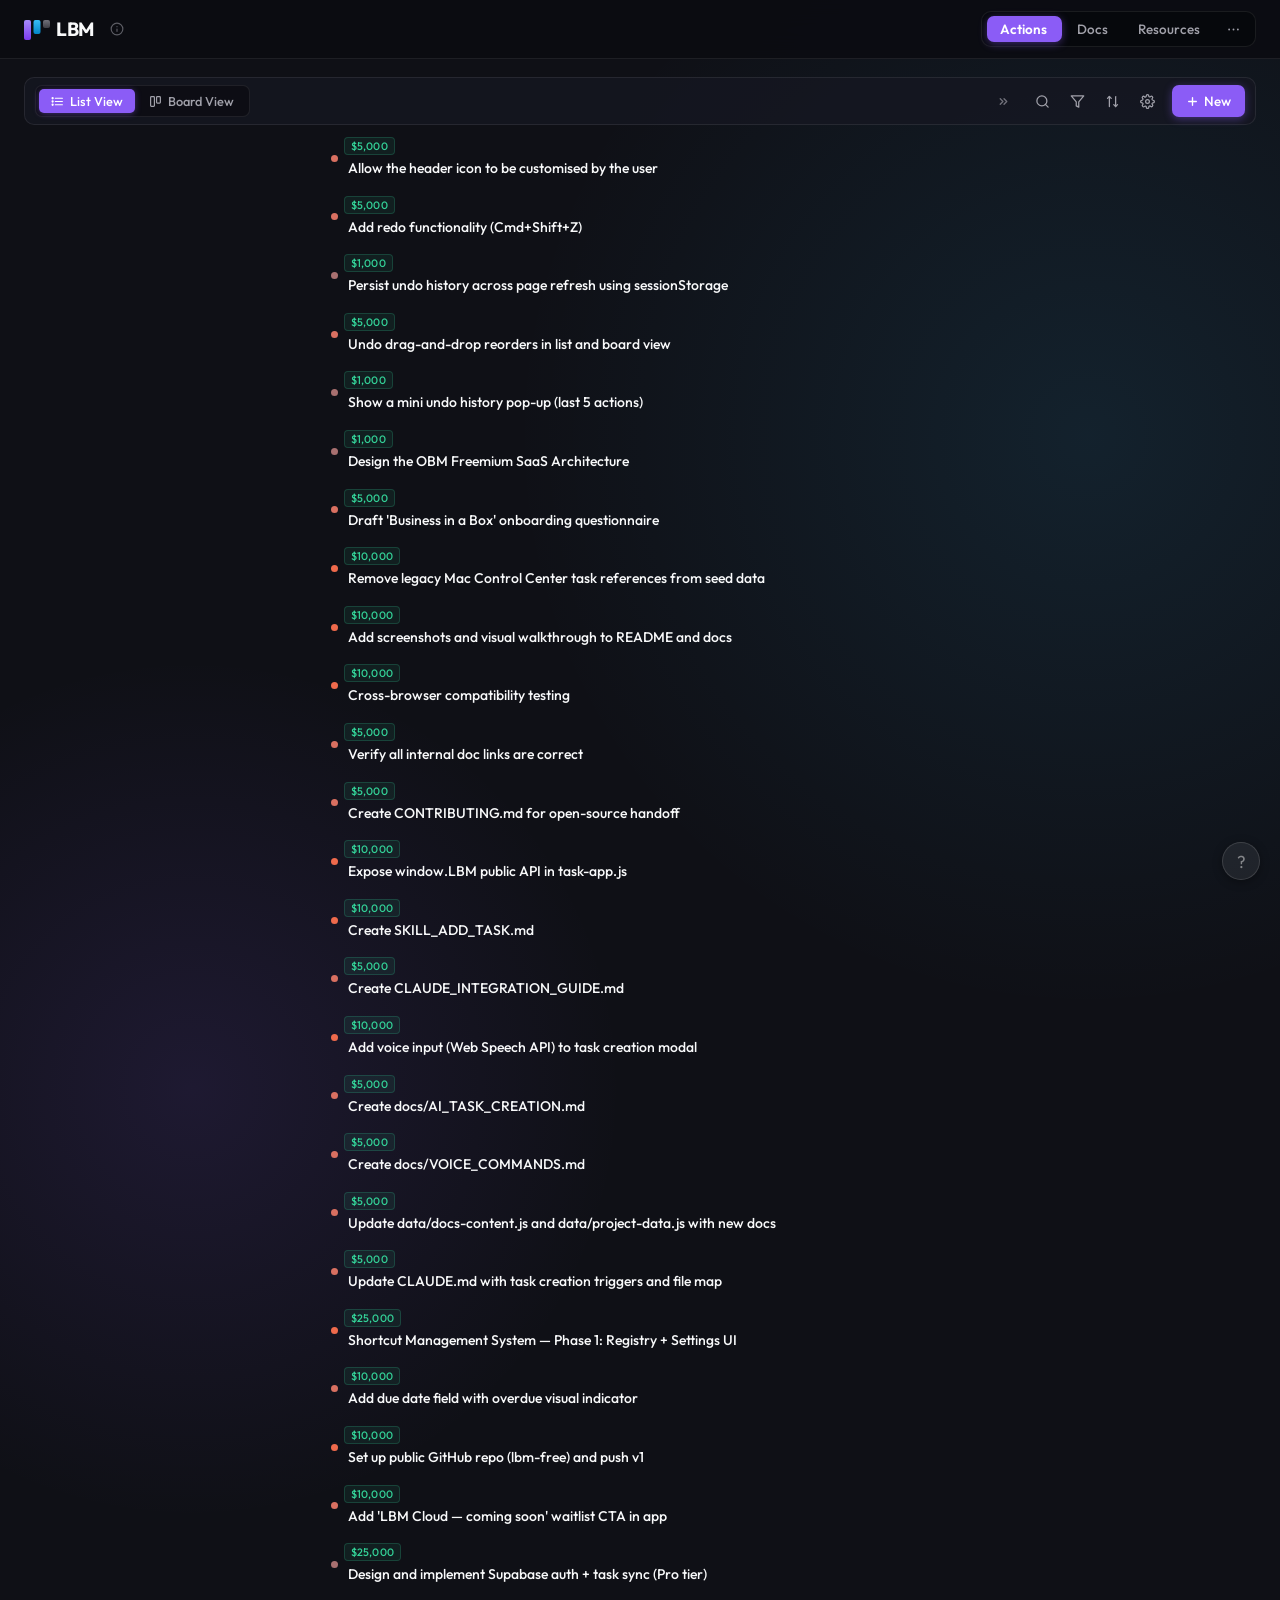
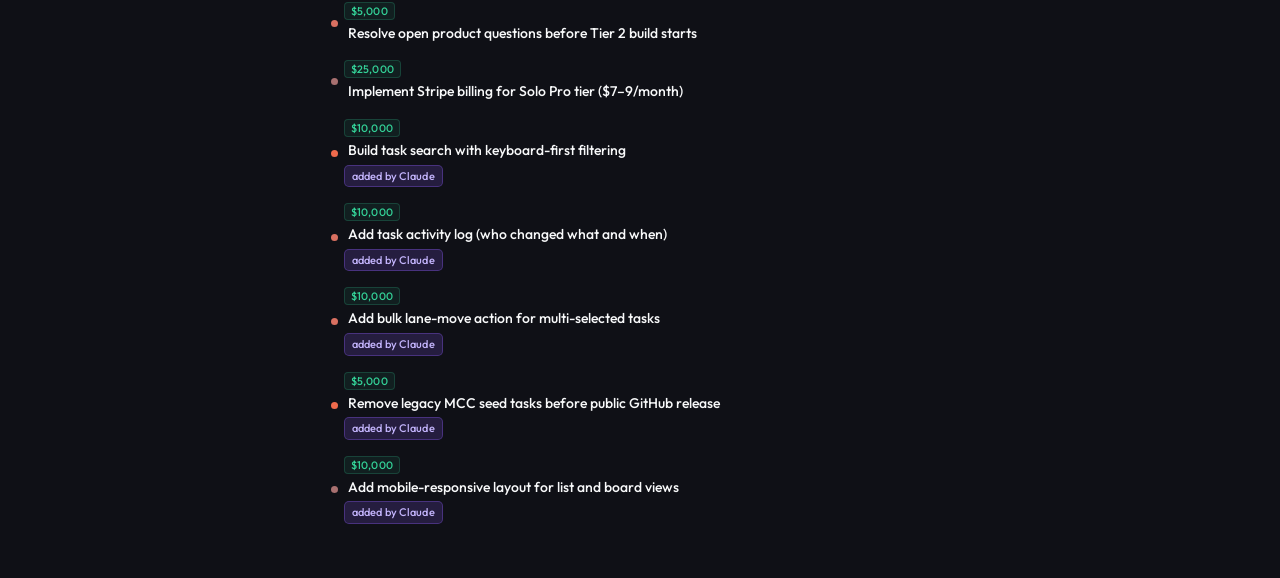
==== commit c7adde5f: "feat: safe seed merge, sync script, and data recovery fix - Fix readState() data wipe: remove unsafe" ====
--- a/index.html
+++ b/index.html
@@ -49,20 +49,19 @@
         </button>
       </div>
       <nav class="tabs" aria-label="Navigation">
-        <a class="tab active" href="index.html">Actions</a>
-        <a class="tab" href="docs.html">Docs</a>
-        <a class="tab" href="resources.html">Resources</a>
-      </nav>
-
-      <!-- ── Right side: app menu ─────────────────────────────────────────────── -->
-      <div class="header-right">
-        <div class="app-menu-wrap" id="appMenuWrap">
+        <a class="tab active" href="index.html">Actions<span class="shortcut-tooltip">Go to Actions <kbd>A</kbd></span></a>
+        <a class="tab" href="docs.html">Docs<span class="shortcut-tooltip">Go to Docs <kbd>D</kbd></span></a>
+        <a class="tab" href="resources.html">Resources<span class="shortcut-tooltip">Go to Resources <kbd>R</kbd></span></a>
+
+        <!-- ── Menu tab ──────────────────────────────────────────────────────── -->
+        <div class="app-menu-wrap tab tab-menu" id="appMenuWrap">
           <button class="app-menu-btn" id="appMenuBtn" type="button"
             title="More options" aria-label="More options" aria-expanded="false" aria-haspopup="menu">
             <svg width="15" height="15" viewBox="0 0 24 24" fill="currentColor" aria-hidden="true">
               <circle cx="5" cy="12" r="1.5"/><circle cx="12" cy="12" r="1.5"/><circle cx="19" cy="12" r="1.5"/>
             </svg>
           </button>
+          <span class="shortcut-tooltip">Menu <kbd>M</kbd></span>
           <div class="app-menu-dropdown" id="appMenuDropdown" hidden role="menu">
             <button class="app-menu-item" id="menuAppInfo" role="menuitem">
               <svg width="13" height="13" viewBox="0 0 24 24" fill="none" stroke="currentColor"
@@ -89,29 +88,32 @@
               </svg>
               Export Markdown
             </button>
+            <button class="app-menu-item" id="menuImportJson" role="menuitem">
+              <svg width="13" height="13" viewBox="0 0 24 24" fill="none" stroke="currentColor"
+                stroke-width="2" stroke-linecap="round" stroke-linejoin="round" aria-hidden="true">
+                <path d="M21 15v4a2 2 0 0 1-2 2H5a2 2 0 0 1-2-2v-4"/>
+                <polyline points="17 8 12 3 7 8"/><line x1="12" y1="3" x2="12" y2="15"/>
+              </svg>
+              Import JSON
+            </button>
+            <button class="app-menu-item" id="menuRestorePoints" role="menuitem">
+              <svg width="13" height="13" viewBox="0 0 24 24" fill="none" stroke="currentColor"
+                stroke-width="2" stroke-linecap="round" stroke-linejoin="round" aria-hidden="true">
+                <circle cx="12" cy="12" r="10"/><polyline points="12 6 12 12 16 14"/>
+              </svg>
+              Restore points
+            </button>
+            <button class="app-menu-item" id="menuStorageAudit" role="menuitem">
+              <svg width="13" height="13" viewBox="0 0 24 24" fill="none" stroke="currentColor"
+                stroke-width="2" stroke-linecap="round" stroke-linejoin="round" aria-hidden="true">
+                <ellipse cx="12" cy="5" rx="9" ry="3"/>
+                <path d="M21 12c0 1.66-4.03 3-9 3S3 13.66 3 12"/>
+                <path d="M3 5v14c0 1.66 4.03 3 9 3s9-1.34 9-3V5"/>
+              </svg>
+              Storage audit
+              <span class="storage-audit-badge" id="storageAuditBadge" hidden aria-label="orphaned data found"></span>
+            </button>
             <div class="app-menu-sep" role="separator"></div>
-            <div class="app-menu-row">
-              <button class="app-menu-item" id="menuResetSeed" role="menuitem">
-                <svg width="13" height="13" viewBox="0 0 24 24" fill="none" stroke="currentColor"
-                  stroke-width="2" stroke-linecap="round" stroke-linejoin="round" aria-hidden="true">
-                  <polyline points="1 4 1 10 7 10"/>
-                  <path d="M3.51 15a9 9 0 1 0 .49-3.51"/>
-                </svg>
-                Reset to seed data
-              </button>
-              <button class="app-menu-info-btn" id="menuSeedInfoBtn" type="button"
-                aria-label="About seed data" aria-expanded="false">
-                <svg width="12" height="12" viewBox="0 0 24 24" fill="none" stroke="currentColor"
-                  stroke-width="2" stroke-linecap="round" stroke-linejoin="round" aria-hidden="true">
-                  <circle cx="12" cy="12" r="10"/><line x1="12" y1="16" x2="12" y2="12"/>
-                  <line x1="12" y1="8" x2="12.01" y2="8"/>
-                </svg>
-              </button>
-            </div>
-            <div class="app-menu-seed-info" id="seedInfoPanel" hidden>
-              Loads example tasks so you can explore the app in action.
-              Click <strong>Reset to seed data</strong> above to restore the demo content.
-            </div>
             <button class="app-menu-item app-menu-item--danger" id="menuResetApp" role="menuitem">
               <svg width="13" height="13" viewBox="0 0 24 24" fill="none" stroke="currentColor"
                 stroke-width="2" stroke-linecap="round" stroke-linejoin="round" aria-hidden="true">
@@ -119,7 +121,7 @@
                 <path d="M10 11v6"/><path d="M14 11v6"/>
                 <path d="M9 6V4a1 1 0 0 1 1-1h4a1 1 0 0 1 1 1v2"/>
               </svg>
-              Reset app
+              Reset this copy
             </button>
             <div class="app-menu-sep" role="separator"></div>
             <button class="app-menu-item app-menu-advanced-header" id="menuAdvancedToggle"
@@ -140,9 +142,16 @@
                 </span>
               </label>
             </div>
-          </div>
-        </div>
-      </div>
+            <div class="app-menu-sep" role="separator"></div>
+            <div class="app-menu-attribution">
+              <div class="app-menu-attr-row">Built by <a href="https://linkedin.com/in/bappygolder" target="_blank" rel="noopener" class="app-menu-attr-link">Bappy Golder</a> &amp; <a href="https://olab.com.au/" target="_blank" rel="noopener" class="app-menu-attr-link">oLab</a></div>
+              <div class="app-menu-attr-row">
+                <a href="https://github.com/bappygolder/LBM_Free_Local_Notion_Alternative" target="_blank" rel="noopener" class="app-menu-attr-github"><svg width="10" height="10" viewBox="0 0 24 24" fill="currentColor" aria-hidden="true"><path d="M12 2C6.477 2 2 6.477 2 12c0 4.418 2.865 8.166 6.839 9.489.5.092.682-.217.682-.482 0-.237-.009-.868-.013-1.703-2.782.604-3.369-1.341-3.369-1.341-.454-1.154-1.11-1.462-1.11-1.462-.908-.62.069-.608.069-.608 1.003.07 1.531 1.03 1.531 1.03.892 1.529 2.341 1.087 2.91.832.092-.647.35-1.088.636-1.338-2.22-.253-4.555-1.11-4.555-4.943 0-1.091.39-1.984 1.029-2.683-.103-.253-.446-1.27.098-2.647 0 0 .84-.269 2.75 1.025A9.578 9.578 0 0 1 12 6.836a9.59 9.59 0 0 1 2.504.337c1.909-1.294 2.747-1.025 2.747-1.025.546 1.377.203 2.394.1 2.647.64.699 1.028 1.592 1.028 2.683 0 3.842-2.339 4.687-4.566 4.935.359.309.678.919.678 1.852 0 1.336-.012 2.415-.012 2.744 0 .267.18.578.688.48C19.138 20.163 22 16.418 22 12c0-5.523-4.477-10-10-10z"/></svg>View on GitHub</a>
+              </div>
+            </div>
+          </div>
+        </div>
+      </nav>
 
     </div>
   </header>
@@ -156,9 +165,19 @@
       <div class="button-row">
         <button class="secondary" id="exportJsonButton" type="button">Export JSON</button>
         <button class="secondary" id="exportMarkdownButton" type="button">Export Markdown</button>
-        <button class="ghost" id="resetButton" type="button">Reset to Seed</button>
+        <button class="ghost" id="resetButton" type="button">Reset</button>
       </div>
       <div class="notice" id="seedNotice" hidden></div>
+      <div class="storage-key-row">
+        <span class="storage-key-label">Storage key</span>
+        <span class="storage-key-value" id="storageKeyValue"></span>
+        <button class="ghost storage-key-change-btn" id="storageKeyChangeBtn" type="button">Change</button>
+        <span class="storage-key-editor" id="storageKeyEditor" hidden>
+          <input class="storage-key-input" id="storageKeyInput" type="text" spellcheck="false" autocomplete="off" placeholder="e.g. my-project-tracker">
+          <button class="primary" id="storageKeySaveBtn" type="button">Save &amp; reload</button>
+          <button class="ghost" id="storageKeyCancelBtn" type="button">Cancel</button>
+        </span>
+      </div>
     </div>
 
     <!-- ── Toolbar ────────────────────────────────────────────────────────────── -->
@@ -172,6 +191,7 @@
             <circle cx="3" cy="12" r="1" fill="currentColor"/><circle cx="3" cy="18" r="1" fill="currentColor"/>
           </svg>
           List View
+          <span class="shortcut-tooltip">List view <kbd>L</kbd></span>
         </button>
         <button class="view-button" id="boardViewButton" type="button" role="tab" aria-selected="false">
           <svg width="13" height="13" viewBox="0 0 24 24" fill="none" stroke="currentColor"
@@ -180,6 +200,7 @@
             <rect x="14" y="3" width="7" height="12" rx="1.5"/>
           </svg>
           Board View
+          <span class="shortcut-tooltip">Board view <kbd>B</kbd></span>
         </button>
       </div>
 
@@ -542,6 +563,11 @@
             </select>
           </div>
           <div class="field full">
+            <label>Tags</label>
+            <div class="tag-input-field" id="taskTagsWrap"></div>
+            <input type="hidden" id="taskTagsInput" name="taskTagsInput">
+          </div>
+          <div class="field full">
             <label for="taskNotes">Quick note</label>
             <textarea id="taskNotes" name="taskNotes" placeholder="Keep it short and action-oriented."></textarea>
           </div>
@@ -573,6 +599,16 @@
     <div class="shortcuts-panel-body">
 
       <div class="shortcuts-group">
+        <div class="shortcuts-group-title shortcuts-group-title--blue">Tab Navigation</div>
+        <div class="shortcuts-row"><kbd>A</kbd><span>Go to Actions</span></div>
+        <div class="shortcuts-row"><kbd>D</kbd><span>Go to Docs</span></div>
+        <div class="shortcuts-row"><kbd>R</kbd><span>Go to Resources</span></div>
+        <div class="shortcuts-row"><kbd>M</kbd><span>Open / close menu</span></div>
+        <div class="shortcuts-row"><kbd>L</kbd><span>Switch to List view</span></div>
+        <div class="shortcuts-row"><kbd>B</kbd><span>Switch to Board view</span></div>
+      </div>
+
+      <div class="shortcuts-group">
         <div class="shortcuts-group-title shortcuts-group-title--purple">Quick Access</div>
         <div class="shortcuts-row"><kbd>N</kbd><span>New item</span></div>
         <div class="shortcuts-row"><kbd>Ctrl</kbd><kbd>N</kbd><span>New item (works in fields)</span></div>
@@ -594,23 +630,25 @@
 
       <div class="shortcuts-group">
         <div class="shortcuts-group-title shortcuts-group-title--amber">List — Task Actions</div>
-        <div class="shortcuts-row"><kbd>D</kbd><span>Delete focused task (Cmd+Z to undo)</span></div>
+        <div class="shortcuts-row"><kbd>Shift</kbd><kbd>Enter</kbd><span>Edit focused task inline</span></div>
+        <div class="shortcuts-row"><kbd>Shift</kbd><kbd>D</kbd><span>Delete focused task (Cmd+Z to undo)</span></div>
         <div class="shortcuts-row"><kbd>←</kbd><span>Restore deleted position</span></div>
         <div class="shortcuts-row"><kbd>→</kbd><span>Restore deleted position</span></div>
+        <div class="shortcuts-row"><kbd>+</kbd> / <kbd>-</kbd><span>Increase / decrease list text size</span></div>
       </div>
 
       <div class="shortcuts-group">
         <div class="shortcuts-group-title shortcuts-group-title--purple">Multi-Select (List &amp; Board)</div>
         <div class="shortcuts-row"><kbd>Drag</kbd><span>Rubber-band select tasks</span></div>
         <div class="shortcuts-row"><kbd>Click</kbd><span>Toggle item in selection</span></div>
-        <div class="shortcuts-row"><kbd>Del</kbd><kbd>⌫</kbd><kbd>D</kbd><span>Delete all selected</span></div>
+        <div class="shortcuts-row"><kbd>Del</kbd><kbd>⌫</kbd><kbd>Shift</kbd><kbd>D</kbd><span>Delete all selected</span></div>
         <div class="shortcuts-row"><kbd>Drag</kbd><span>Drag any selected item — all move together</span></div>
         <div class="shortcuts-row"><kbd>Esc</kbd><span>Clear selection</span></div>
       </div>
 
       <div class="shortcuts-group">
         <div class="shortcuts-group-title shortcuts-group-title--green">Detail Panel</div>
-        <div class="shortcuts-row"><kbd>D</kbd><span>Delete this task (Cmd+Z to undo)</span></div>
+        <div class="shortcuts-row"><kbd>Shift</kbd><kbd>D</kbd><span>Delete this task (Cmd+Z to undo)</span></div>
         <div class="shortcuts-row"><kbd>Esc</kbd><span>Close panel</span></div>
       </div>
 
@@ -627,6 +665,45 @@
         <div class="shortcuts-row"><kbd>Esc</kbd><span>Cancel inline form</span></div>
       </div>
 
+    </div>
+  </div>
+
+  <!-- ── Restore points modal ─────────────────────────────────────────────────── -->
+  <div class="modal-backdrop" id="restoreModal" hidden
+    role="dialog" aria-modal="true" aria-labelledby="restoreModalTitle" tabindex="-1">
+    <div class="modal-card modal-card--restore">
+      <div class="modal-header">
+        <h2 class="modal-title" id="restoreModalTitle">Restore points</h2>
+        <button class="icon-button" type="button" id="restoreModalClose" aria-label="Close">
+          <svg width="16" height="16" viewBox="0 0 24 24" fill="none" stroke="currentColor"
+            stroke-width="2" stroke-linecap="round" stroke-linejoin="round" aria-hidden="true">
+            <line x1="18" y1="6" x2="6" y2="18"/><line x1="6" y1="6" x2="18" y2="18"/>
+          </svg>
+        </button>
+      </div>
+      <p class="rp-subtitle">Up to 25 snapshots of your task data, saved automatically as you work.</p>
+      <div class="rp-list" id="restoreList"></div>
+    </div>
+  </div>
+
+  <!-- ── Storage audit modal ──────────────────────────────────────────────────── -->
+  <div class="modal-backdrop" id="storageAuditModal" hidden
+    role="dialog" aria-modal="true" aria-labelledby="storageAuditTitle" tabindex="-1">
+    <div class="modal-card modal-card--audit">
+      <div class="modal-header">
+        <h2 class="modal-title" id="storageAuditTitle">Storage audit</h2>
+        <button class="icon-button" type="button" id="storageAuditClose" aria-label="Close">
+          <svg width="16" height="16" viewBox="0 0 24 24" fill="none" stroke="currentColor"
+            stroke-width="2" stroke-linecap="round" stroke-linejoin="round" aria-hidden="true">
+            <line x1="18" y1="6" x2="6" y2="18"/><line x1="6" y1="6" x2="18" y2="18"/>
+          </svg>
+        </button>
+      </div>
+      <p class="audit-auto-cleaned" id="auditAutoCleaned" hidden></p>
+      <div class="audit-body" id="auditBody"></div>
+      <div class="audit-footer">
+        <button class="primary" id="storageAuditDone" type="button">Done</button>
+      </div>
     </div>
   </div>
 
@@ -642,15 +719,135 @@
         </svg>
       </div>
       <div class="reset-app-header">
-        <h2 class="reset-app-title" id="resetAppTitle">Reset app?</h2>
-        <p class="reset-app-sub">This clears all tasks, settings, and local data. Type <strong>reset</strong> to confirm.</p>
-      </div>
-      <input type="text" class="reset-confirm-input" id="resetConfirmInput"
-        placeholder='Type "reset" to confirm' autocomplete="off" spellcheck="false">
+        <h2 class="reset-app-title" id="resetAppTitle">Reset this copy?</h2>
+        <p class="reset-app-sub">Choose what to reset. Other installations are not affected.</p>
+      </div>
+      <div class="reset-dialog-toggles">
+        <label class="app-menu-toggle-row reset-toggle-row">
+          <span class="app-menu-toggle-label">Clear all entries</span>
+          <span class="app-toggle-switch" id="resetToggleTasks" role="switch"
+            aria-checked="true" tabindex="0" aria-label="Clear all entries">
+            <span class="app-toggle-thumb"></span>
+          </span>
+        </label>
+        <label class="app-menu-toggle-row reset-toggle-row">
+          <span class="app-menu-toggle-label">Reset workspace name</span>
+          <span class="app-toggle-switch" id="resetToggleName" role="switch"
+            aria-checked="false" tabindex="0" aria-label="Reset workspace name">
+            <span class="app-toggle-thumb"></span>
+          </span>
+        </label>
+        <label class="app-menu-toggle-row reset-toggle-row">
+          <span class="app-menu-toggle-label">Reset settings</span>
+          <span class="app-toggle-switch" id="resetToggleSettings" role="switch"
+            aria-checked="false" tabindex="0" aria-label="Reset settings">
+            <span class="app-toggle-thumb"></span>
+          </span>
+        </label>
+      </div>
+      <p class="reset-scope-note">This only affects this copy. Other installations are untouched.</p>
       <div class="reset-app-actions">
         <button class="ghost" id="resetAppCancelBtn" type="button">Cancel</button>
-        <button class="danger" id="resetAppConfirmBtn" type="button" disabled>Reset Everything</button>
-      </div>
+        <button class="danger" id="resetAppConfirmBtn" type="button">Reset</button>
+      </div>
+    </div>
+  </div>
+
+  <!-- ── New-copy setup modal ─────────────────────────────────────────────────
+       Case A: Shown when LBM is opened at a new folder path while data from
+               another installation exists in this browser.
+       Case B: Shown when an install token mismatch is detected — i.e. a fresh
+               copy of LBM was placed at the same path as an existing install.
+       Locks the background until the user makes a choice.
+  ──────────────────────────────────────────────────────────────────────────── -->
+  <div class="new-copy-overlay" id="newCopyOverlay" hidden role="dialog"
+    aria-modal="true" aria-labelledby="newCopyTitle">
+    <div class="new-copy-dialog">
+      <div class="new-copy-icon" aria-hidden="true">
+        <svg width="22" height="22" viewBox="0 0 24 24" fill="none" stroke="currentColor"
+          stroke-width="2" stroke-linecap="round" stroke-linejoin="round">
+          <rect x="9" y="9" width="13" height="13" rx="2"/>
+          <path d="M5 15H4a2 2 0 0 1-2-2V4a2 2 0 0 1 2-2h9a2 2 0 0 1 2 2v1"/>
+        </svg>
+      </div>
+      <div class="new-copy-header">
+        <h2 class="new-copy-title" id="newCopyTitle">New copy of LBM detected</h2>
+        <p class="new-copy-sub" id="newCopySubtitle">Give this copy a project name so its tasks stay separate from other installations in this browser.</p>
+      </div>
+
+      <!-- ── Case B: data recovery (shown when fresh install detected) ──── -->
+      <div id="newCopyRecoverySection" hidden>
+
+        <!-- Main actions -->
+        <div class="new-copy-recovery-actions" id="newCopyRecoveryActions">
+          <button class="ghost" id="newCopyKeepBtn" type="button">Keep my data</button>
+          <button class="primary" id="newCopyWipeBtn" type="button">Start fresh</button>
+          <label class="new-copy-import-label" for="newCopyImportInput">
+            <svg width="12" height="12" viewBox="0 0 24 24" fill="none" stroke="currentColor"
+              stroke-width="2" stroke-linecap="round" stroke-linejoin="round" aria-hidden="true">
+              <path d="M21 15v4a2 2 0 0 1-2 2H5a2 2 0 0 1-2-2v-4"/>
+              <polyline points="17 8 12 3 7 8"/><line x1="12" y1="3" x2="12" y2="15"/>
+            </svg>
+            <span class="new-copy-import-text">Import data</span>
+            <span class="new-copy-import-info" aria-hidden="true">
+              <svg width="12" height="12" viewBox="0 0 24 24" fill="none" stroke="currentColor"
+                stroke-width="2" stroke-linecap="round" stroke-linejoin="round">
+                <circle cx="12" cy="12" r="10"/>
+                <line x1="12" y1="8" x2="12" y2="12"/>
+                <line x1="12" y1="16" x2="12.01" y2="16"/>
+              </svg>
+              <span class="new-copy-import-tooltip">Restore your tasks from a JSON file exported from a previous LBM install</span>
+            </span>
+          </label>
+          <input type="file" id="newCopyImportInput" accept=".json">
+        </div>
+
+        <!-- Inline confirm: shown when Start fresh is clicked -->
+        <div class="new-copy-wipe-confirm" id="newCopyWipeConfirm" hidden>
+          <p class="new-copy-wipe-warning">All saved data will be permanently deleted. This cannot be undone.</p>
+          <div class="new-copy-wipe-actions">
+            <button class="ghost" id="newCopyWipeCancelBtn" type="button">Cancel</button>
+            <button class="danger" id="newCopyWipeConfirmBtn" type="button">Yes, clear everything</button>
+          </div>
+        </div>
+
+        <button class="new-copy-details-toggle" id="newCopyDetailsToggle" type="button" aria-expanded="false">
+          <svg width="11" height="11" viewBox="0 0 24 24" fill="none" stroke="currentColor"
+            stroke-width="2" stroke-linecap="round" stroke-linejoin="round" aria-hidden="true">
+            <circle cx="12" cy="12" r="10"/>
+            <line x1="12" y1="8" x2="12" y2="12"/>
+            <line x1="12" y1="16" x2="12.01" y2="16"/>
+          </svg>
+          Previous session data
+        </button>
+        <p class="new-copy-recovery-meta" id="newCopyRecoveryMeta" hidden></p>
+
+      </div>
+
+      <!-- ── Case A: new path setup (shown by default) ──────────────────── -->
+      <div id="newCopySetupSection">
+        <label class="new-copy-field-label" for="newCopyNameInput">Project name</label>
+        <input id="newCopyNameInput" class="new-copy-name-input" type="text"
+          placeholder="e.g. My Shop 2026" autocomplete="off" spellcheck="false">
+        <button class="primary new-copy-start-btn" id="newCopyStartBtn" type="button">Start Fresh</button>
+        <button class="new-copy-advanced-toggle" id="newCopyAdvancedToggle"
+          type="button" aria-expanded="false" aria-controls="newCopyAdvancedPanel">
+          <svg class="advanced-chevron" width="10" height="10" viewBox="0 0 24 24" fill="none"
+            stroke="currentColor" stroke-width="2.5" stroke-linecap="round"
+            stroke-linejoin="round" aria-hidden="true">
+            <polyline points="9 18 15 12 9 6"/>
+          </svg>
+          Advanced
+        </button>
+        <div class="new-copy-advanced-panel" id="newCopyAdvancedPanel" hidden>
+          <label class="new-copy-field-label" for="newCopyKeyInput">Storage key</label>
+          <input id="newCopyKeyInput" class="new-copy-key-input" type="text"
+            spellcheck="false" autocomplete="off">
+          <p class="new-copy-key-hint">Auto-generated from your project name. Letters, numbers, hyphens only. Must be unique per browser.</p>
+        </div>
+        <button class="new-copy-skip-btn" id="newCopySkipBtn" type="button">Use existing data</button>
+      </div>
+
     </div>
   </div>
 
--- a/styles.css
+++ b/styles.css
@@ -19,6 +19,7 @@
   --accent-soft:     rgba(139, 92, 246, 0.12);
   --tab-active:      #8b5cf6;
   --tab-active-glow: rgba(139, 92, 246, 0.3);
+  --bg-glow-primary: rgba(139, 92, 246, 0.12);
   --done:            #34d399;
   --done-soft:       rgba(52, 211, 153, 0.15);
   --warn:            #fbbf24;
@@ -41,7 +42,7 @@
   color: var(--text);
   background-color: var(--bg);
   background-image:
-    radial-gradient(circle at 15% 50%, rgba(139, 92, 246, 0.12), transparent 28%),
+    radial-gradient(circle at 15% 50%, var(--bg-glow-primary), transparent 28%),
     radial-gradient(circle at 85% 20%, rgba(56, 189, 248, 0.10), transparent 28%);
   min-height: 100vh;
 }
@@ -67,12 +68,6 @@
   max-width: 1400px;
   margin: 0 auto;
   padding: 11px 24px;
-}
-
-.header-right {
-  display: flex;
-  align-items: center;
-  gap: 4px;
 }
 
 .tabs { margin-left: auto; }
@@ -196,6 +191,88 @@
   transition: none !important;
 }
 
+/* ─── Menu tab (three-dots button integrated as a tab) ──────────────────────── */
+
+.tab.tab-menu {
+  flex: 0;
+  padding: 5px 10px;
+  display: flex;
+  align-items: center;
+  justify-content: center;
+}
+
+.tab.tab-menu .app-menu-btn {
+  width: auto;
+  height: auto;
+  background: none;
+  color: inherit;
+  border-radius: 0;
+  padding: 0;
+  transition: none;
+}
+
+.tab.tab-menu .app-menu-btn:hover,
+.tab.tab-menu .app-menu-btn.is-open {
+  background: none;
+  color: inherit;
+}
+
+.tab.tab-menu.is-open {
+  color: #fff;
+}
+
+/* Hide tooltip when menu is already open */
+.tab.tab-menu.is-open .shortcut-tooltip {
+  opacity: 0 !important;
+  pointer-events: none;
+}
+
+/* ─── Shortcut tooltip — shared by .tab links and .view-button ───────────────
+   Usage: add <span class="shortcut-tooltip">Label <kbd>X</kbd></span> as the
+   last child inside any .tab <a> or .view-button <button>. The parent element
+   must have position: relative (all .tab elements do; .view-button sets it below).
+   For multi-key shortcuts use multiple <kbd> elements: <kbd>Shift</kbd><kbd>D</kbd>
+────────────────────────────────────────────────────────────────────────────── */
+
+.shortcut-tooltip {
+  position: absolute;
+  top: calc(100% + 8px);
+  left: 50%;
+  transform: translateX(-50%) translateY(-3px);
+  background: var(--surface-2, #1e1e2e);
+  border: 1px solid rgba(255, 255, 255, 0.1);
+  border-radius: 6px;
+  padding: 4px 9px;
+  font-size: 0.72rem;
+  color: var(--muted);
+  white-space: nowrap;
+  display: flex;
+  align-items: center;
+  gap: 6px;
+  pointer-events: none;
+  opacity: 0;
+  transition: opacity 0.15s ease, transform 0.15s ease;
+  z-index: 10;
+  font-weight: 400;
+}
+
+.tab:hover .shortcut-tooltip,
+.view-button:hover .shortcut-tooltip {
+  opacity: 1;
+  transform: translateX(-50%) translateY(0);
+}
+
+.shortcut-tooltip kbd {
+  background: rgba(255, 255, 255, 0.08);
+  border: 1px solid rgba(255, 255, 255, 0.12);
+  border-radius: 4px;
+  padding: 1px 5px;
+  font-size: 0.68rem;
+  font-family: inherit;
+  color: var(--text);
+  letter-spacing: 0.01em;
+}
+
 /* ─── Page transitions ───────────────────────────────────────────────────────── */
 
 @keyframes page-in {
@@ -281,6 +358,49 @@
   color: #fcd34d;
   font-size: 0.78rem;
 }
+
+/* ─── Storage key row ───────────────────────────────────────────────────────── */
+
+.storage-key-row {
+  display: flex;
+  align-items: center;
+  flex-wrap: wrap;
+  gap: 6px;
+  margin-top: 10px;
+  font-size: 0.75rem;
+  color: var(--muted);
+}
+
+.storage-key-value {
+  font-family: monospace;
+  font-size: 0.72rem;
+  background: rgba(255, 255, 255, 0.04);
+  border: 1px solid var(--border);
+  border-radius: var(--radius-sm);
+  padding: 2px 7px;
+  color: var(--text-secondary, var(--muted));
+}
+
+.storage-key-editor {
+  display: inline-flex;
+  align-items: center;
+  gap: 6px;
+  flex-wrap: wrap;
+}
+
+.storage-key-input {
+  font-family: monospace;
+  font-size: 0.75rem;
+  padding: 3px 8px;
+  border-radius: var(--radius-sm);
+  border: 1px solid var(--border);
+  background: rgba(255, 255, 255, 0.06);
+  color: var(--text);
+  outline: none;
+  width: 200px;
+}
+
+.storage-key-input:focus { border-color: var(--accent); }
 
 /* ─── Toolbar ───────────────────────────────────────────────────────────────── */
 
@@ -398,6 +518,7 @@
   cursor: pointer;
   transition: all 0.15s;
   white-space: nowrap;
+  position: relative;
 }
 
 .view-button:hover { color: var(--text); background: rgba(255, 255, 255, 0.05); }
@@ -695,7 +816,7 @@
 .task-list {
   display: flex;
   flex-direction: column;
-  gap: 1px;
+  gap: 4px;
   max-width: 680px;
   margin: 0 auto;
 }
@@ -728,13 +849,13 @@
   display: flex;
   align-items: center;
   gap: 10px;
-  padding: 7px 10px;
+  padding: 5px 10px;
   border-radius: var(--radius-sm);
   border: 1px solid transparent;
   cursor: pointer;
   transition: background 0.12s, border-color 0.12s;
   position: relative;
-  min-height: 36px;
+  min-height: 28px;
 }
 
 .list-row.is-dragging {
@@ -788,6 +909,16 @@
 .list-row.is-done .list-notes { opacity: 0.35; }
 
 /* Inline new-item form (list view) — mirrors .list-row layout exactly */
+@keyframes list-inline-slide-in {
+  from { max-height: 0; opacity: 0; transform: translateY(-4px); }
+  to   { max-height: 120px; opacity: 1; transform: translateY(0); }
+}
+
+@media (prefers-reduced-motion: reduce) {
+  .list-inline-new          { animation: none; }
+  .list-inline-new.is-closing { transition: none; }
+}
+
 .list-inline-new {
   display: flex;
   align-items: center;
@@ -799,6 +930,24 @@
   min-height: 36px;
   margin-bottom: 0;
   position: relative;
+  overflow: hidden;
+  animation: list-inline-slide-in 0.18s cubic-bezier(0.25, 0.46, 0.45, 0.94) forwards;
+}
+
+.list-inline-new.is-closing {
+  animation: none;
+  transition: max-height 0.15s cubic-bezier(0.55, 0, 1, 0.45),
+              opacity    0.13s ease,
+              transform  0.15s cubic-bezier(0.55, 0, 1, 0.45),
+              padding    0.15s ease,
+              margin     0.15s ease;
+  max-height: 0 !important;
+  opacity: 0;
+  transform: translateY(-4px);
+  padding-top: 0;
+  padding-bottom: 0;
+  margin-bottom: 0;
+  border-color: transparent;
 }
 
 .list-inline-new-body {
@@ -873,26 +1022,7 @@
 }
 .list-inline-new-cancel-btn:hover { color: var(--muted); }
 
-/* Inline title edit (click-to-edit on list rows) */
-.list-title-input {
-  background: transparent;
-  border: none;
-  outline: none;
-  color: var(--text);
-  font-size: 0.875rem;
-  font-weight: 500;
-  line-height: 1.4;
-  padding: 0;
-  font-family: inherit;
-  width: 100%;
-}
-.list-title-input:focus,
-.list-title-input:focus-visible {
-  outline: none;
-  box-shadow: none;
-  border-color: transparent;
-  background: transparent;
-}
+/* (list-title-input removed — inline title editing now uses contenteditable on the h3) */
 
 /* Newly-added highlight animation */
 @keyframes row-highlight-in {
@@ -915,6 +1045,57 @@
   animation: selection-dissolve 0.55s ease-out forwards;
   pointer-events: none;
 }
+
+/* ─── List view size scale (+/- shortcuts) ──────────────────────────────────── */
+/* Level -3: Ultra Compact */
+#taskList[data-list-size="-3"] .list-row   { padding: 2px 8px; min-height: 22px; }
+#taskList[data-list-size="-3"] .list-title { font-size: 0.625rem; }
+#taskList[data-list-size="-3"] .list-notes { font-size: 0.5625rem; }
+#taskList[data-list-size="-3"] .list-lane  { font-size: 0.5625rem; }
+
+/* Level -2: Compact */
+#taskList[data-list-size="-2"] .list-row   { padding: 3px 8px; min-height: 26px; }
+#taskList[data-list-size="-2"] .list-title { font-size: 0.6875rem; }
+#taskList[data-list-size="-2"] .list-notes { font-size: 0.625rem; }
+#taskList[data-list-size="-2"] .list-lane  { font-size: 0.625rem; }
+
+/* Level -1: Small */
+#taskList[data-list-size="-1"] .list-row   { padding: 4px 9px; min-height: 30px; }
+#taskList[data-list-size="-1"] .list-title { font-size: 0.75rem; }
+#taskList[data-list-size="-1"] .list-notes { font-size: 0.6875rem; }
+#taskList[data-list-size="-1"] .list-lane  { font-size: 0.625rem; }
+
+/* Level 0 = default, no overrides needed */
+
+/* Level +1: Large */
+#taskList[data-list-size="1"] .list-row   { padding: 8px 12px; min-height: 38px; }
+#taskList[data-list-size="1"] .list-title { font-size: 1rem; }
+#taskList[data-list-size="1"] .list-notes { font-size: 0.875rem; }
+#taskList[data-list-size="1"] .list-lane  { font-size: 0.75rem; }
+
+/* Level +2: Extra Large */
+#taskList[data-list-size="2"] .list-row   { padding: 11px 14px; min-height: 46px; }
+#taskList[data-list-size="2"] .list-title { font-size: 1.125rem; }
+#taskList[data-list-size="2"] .list-notes { font-size: 1rem; }
+#taskList[data-list-size="2"] .list-lane  { font-size: 0.875rem; }
+
+/* Level +3: 2XL */
+#taskList[data-list-size="3"] .list-row   { padding: 14px 16px; min-height: 56px; }
+#taskList[data-list-size="3"] .list-title { font-size: 1.25rem; }
+#taskList[data-list-size="3"] .list-notes { font-size: 1.0625rem; }
+#taskList[data-list-size="3"] .list-lane  { font-size: 0.875rem; }
+
+/* Level +4: 3XL */
+#taskList[data-list-size="4"] .list-row   { padding: 18px 18px; min-height: 68px; }
+#taskList[data-list-size="4"] .list-title { font-size: 1.5rem; }
+#taskList[data-list-size="4"] .list-notes { font-size: 1.125rem; }
+#taskList[data-list-size="4"] .list-lane  { font-size: 0.9375rem; }
+
+/* Level +5: Huge */
+#taskList[data-list-size="5"] .list-row   { padding: 22px 20px; min-height: 84px; }
+#taskList[data-list-size="5"] .list-title { font-size: 1.75rem; }
+#taskList[data-list-size="5"] .list-notes { font-size: 1.25rem; }
+#taskList[data-list-size="5"] .list-lane  { font-size: 1rem; }
 
 /* urgency dot */
 .list-urgency {
@@ -924,10 +1105,13 @@
   flex-shrink: 0;
 }
 
-.u-1, .u-2 { background: var(--done); }
-.u-3        { background: var(--warn); }
-.u-4        { background: #f97316; }
-.u-5        { background: var(--danger); }
+/* Urgency dot: 0 = none (invisible), 1 = gray → 5 = full red */
+.u-0 { background: transparent; }
+.u-1 { background: #6b7280; }
+.u-2 { background: #a87070; }
+.u-3 { background: #d97061; }
+.u-4 { background: #ef6a4c; }
+.u-5 { background: var(--danger); }
 
 .list-content { flex: 1; min-width: 0; }
 
@@ -940,6 +1124,29 @@
   white-space: nowrap;
   overflow: hidden;
   text-overflow: ellipsis;
+  border-radius: 4px;
+  padding: 1px 4px;
+  margin-left: -4px;
+  transition: background 0.12s;
+}
+
+/* Row hovering near title — show text-editing affordance on the title */
+.list-row.title-near {
+  cursor: text;
+}
+.list-row.title-near .list-title {
+  background: rgba(255, 255, 255, 0.07);
+}
+
+/* Title is actively being edited via contenteditable */
+.list-title[contenteditable="true"] {
+  background: rgba(255, 255, 255, 0.07);
+  outline: 1px solid rgba(139, 92, 246, 0.55);
+  box-shadow: 0 0 0 3px rgba(139, 92, 246, 0.12);
+  white-space: nowrap;
+  overflow: visible;
+  cursor: text;
+  caret-color: var(--accent-hover);
 }
 
 .list-notes {
@@ -2244,9 +2451,118 @@
   background: rgba(10, 11, 17, 0.5);
 }
 
-.docs-sidebar::-webkit-scrollbar { width: 3px; }
-.docs-sidebar::-webkit-scrollbar-track { background: transparent; }
-.docs-sidebar::-webkit-scrollbar-thumb { background: rgba(255,255,255,0.07); border-radius: 4px; }
+.docs-sidebar { scrollbar-width: none; } /* Firefox */
+.docs-sidebar::-webkit-scrollbar { display: none; } /* Chrome/Safari */
+
+/* ─── Sidebar toolbar (search + hide) ───────────────────────────────────────── */
+
+.sidebar-toolbar {
+  display: flex;
+  align-items: center;
+  justify-content: flex-end;
+  gap: 2px;
+  padding: 0 6px 8px;
+}
+
+.sidebar-tool-btn {
+  display: flex;
+  align-items: center;
+  justify-content: center;
+  width: 26px;
+  height: 26px;
+  flex-shrink: 0;
+  background: transparent;
+  border: none;
+  border-radius: var(--radius-sm);
+  color: var(--muted-soft);
+  cursor: pointer;
+  transition: color 0.13s, background 0.13s;
+}
+.sidebar-tool-btn:hover { color: var(--text); background: rgba(255,255,255,0.07); }
+
+.sidebar-search-area {
+  display: flex;
+  align-items: center;
+  overflow: hidden;
+  border-radius: var(--radius-sm);
+  border: 1px solid transparent;
+  transition: border-color 0.15s, background 0.15s, flex 0.2s ease;
+}
+
+.sidebar-search-area.is-expanded {
+  flex: 1;
+  border-color: var(--border-strong);
+  background: rgba(255,255,255,0.05);
+}
+
+.sidebar-search-area .sidebar-tool-btn { border-radius: 0; }
+
+.sidebar-search-input {
+  flex: 1;
+  min-width: 0;
+  max-width: 0;
+  opacity: 0;
+  background: transparent;
+  border: none;
+  outline: none;
+  font-family: inherit;
+  font-size: 0.78rem;
+  color: var(--text);
+  padding: 0;
+  transition: opacity 0.15s, max-width 0.2s ease;
+  pointer-events: none;
+}
+
+.sidebar-search-area.is-expanded .sidebar-search-input {
+  max-width: 200px;
+  opacity: 1;
+  padding: 0 4px;
+  pointer-events: auto;
+}
+
+.sidebar-search-input::placeholder { color: var(--muted-soft); }
+
+.sidebar-search-clear {
+  display: flex;
+  align-items: center;
+  justify-content: center;
+  flex-shrink: 0;
+  width: 20px;
+  height: 20px;
+  background: transparent;
+  border: none;
+  padding: 0;
+  cursor: pointer;
+  color: var(--muted-soft);
+  border-radius: 3px;
+  transition: color 0.13s;
+}
+.sidebar-search-clear:hover { color: var(--text); }
+
+/* Sidebar collapsed state */
+
+.sidebar-reveal-btn {
+  display: none;
+  align-items: center;
+  justify-content: center;
+  position: absolute;
+  top: 14px;
+  left: 14px;
+  width: 30px;
+  height: 30px;
+  background: rgba(255,255,255,0.05);
+  border: 1px solid var(--border);
+  border-radius: var(--radius-sm);
+  color: var(--muted-soft);
+  cursor: pointer;
+  z-index: 2;
+  transition: color 0.13s, background 0.13s, border-color 0.13s;
+}
+.sidebar-reveal-btn:hover {
+  color: var(--text);
+  background: rgba(255,255,255,0.09);
+  border-color: var(--border-strong);
+}
 
 .docs-resize-handle {
   width: 5px;
@@ -2373,38 +2689,55 @@
 .docs-viewer {
   flex: 1;
   overflow-y: auto;
-  padding: 32px 72px;
+  padding: 52px 80px 80px;
   min-width: 0;
-}
-
-.docs-viewer::-webkit-scrollbar { width: 5px; }
-.docs-viewer::-webkit-scrollbar-track { background: transparent; }
-.docs-viewer::-webkit-scrollbar-thumb { background: rgba(255,255,255,0.08); border-radius: 4px; }
+  position: relative;
+}
+
+/* ── Sidebar collapsed (desktop only) ──────────────────────────────────────── */
+@media (min-width: 769px) {
+  .docs-page.sidebar-collapsed .docs-sidebar {
+    width: 0 !important;
+    min-width: 0 !important;
+    overflow: hidden !important;
+    padding: 0 !important;
+  }
+  .docs-page.sidebar-collapsed .docs-resize-handle { display: none; }
+  .docs-page.sidebar-collapsed .sidebar-reveal-btn { display: flex; }
+}
+
+.docs-viewer { scrollbar-width: none; } /* Firefox */
+.docs-viewer::-webkit-scrollbar { display: none; } /* Chrome/Safari */
 
 .viewer-header {
   display: flex;
   align-items: flex-start;
   justify-content: space-between;
   gap: 16px;
-  margin-bottom: 20px;
-  padding-bottom: 16px;
+  margin-bottom: 36px;
+  padding-bottom: 24px;
   border-bottom: 1px solid var(--border);
+  max-width: 640px;
+  width: 100%;
+  margin-left: auto;
+  margin-right: auto;
 }
 
 .viewer-eyebrow {
-  margin: 0 0 3px;
-  font-size: 0.65rem;
+  margin: 0 0 6px;
+  font-size: 0.66rem;
+  font-weight: 500;
+  color: var(--muted-soft);
+  letter-spacing: 0.01em;
+  opacity: 0.75;
+}
+
+.viewer-title {
+  margin: 0 0 8px;
+  font-size: 2.3rem;
   font-weight: 700;
-  color: var(--muted-soft);
-  text-transform: uppercase;
-  letter-spacing: 0.1em;
-}
-
-.viewer-title {
-  margin: 0 0 3px;
-  font-size: 1.3rem;
-  font-weight: 600;
-  letter-spacing: -0.02em;
+  letter-spacing: -0.035em;
+  line-height: 1.15;
   background: linear-gradient(135deg, #fff 30%, #a78bfa);
   -webkit-background-clip: text;
   -webkit-text-fill-color: transparent;
@@ -2412,8 +2745,9 @@
 
 .viewer-summary {
   margin: 0;
-  font-size: 0.82rem;
-  color: var(--muted-soft);
+  font-size: 1.15rem;
+  line-height: 1.6;
+  color: var(--muted);
 }
 
 .viewer-actions {
@@ -2457,6 +2791,8 @@
 
 .custom-doc-banner {
   margin-bottom: 16px;
+  margin-left: auto;
+  margin-right: auto;
   padding: 9px 14px;
   background: rgba(139,92,246,0.07);
   border: 1px solid rgba(139,92,246,0.2);
@@ -2464,6 +2800,8 @@
   font-size: 0.8rem;
   color: var(--muted);
   line-height: 1.5;
+  max-width: 640px;
+  width: 100%;
 }
 .custom-doc-banner code {
   font-family: 'SF Mono','Fira Code',monospace;
@@ -2588,6 +2926,34 @@
   justify-content: center;
   gap: 8px;
   padding-top: 12px;
+}
+
+/* ─── Already-here nudge ────────────────────────────────────────────────────── */
+/* Shown when a user presses a nav key (A/D/R/L/B) while already on that page/view */
+
+.lbm-already-here-nudge {
+  position: fixed;
+  top: 58px;
+  left: 50%;
+  transform: translateX(-50%) translateY(-6px);
+  background: var(--surface-solid);
+  color: var(--muted);
+  font-size: 0.7375rem;
+  font-family: inherit;
+  font-weight: 500;
+  padding: 4px 12px;
+  border-radius: 20px;
+  border: 1px solid rgba(139, 92, 246, 0.3);
+  opacity: 0;
+  transition: opacity 0.15s ease, transform 0.15s ease;
+  pointer-events: none;
+  white-space: nowrap;
+  z-index: 10000;
+  box-shadow: 0 2px 8px rgba(0, 0, 0, 0.25);
+}
+.lbm-already-here-nudge.is-visible {
+  opacity: 1;
+  transform: translateX(-50%) translateY(0);
 }
 
 /* ─── Undo toast ────────────────────────────────────────────────────────────── */
@@ -2618,47 +2984,52 @@
 
 /* ─── Markdown rendering ────────────────────────────────────────────────────── */
 
-.markdown-view { line-height: 1.75; max-width: 680px; }
+.markdown-view { line-height: 1.75; max-width: 640px; width: 100%; margin: 0 auto; }
 
 .markdown-view h1 {
-  font-size: 1.6rem;
+  font-size: 2.5rem;
   font-weight: 700;
+  letter-spacing: -0.03em;
+  line-height: 1.15;
   background: linear-gradient(135deg, #fff 30%, #a78bfa);
   -webkit-background-clip: text;
   -webkit-text-fill-color: transparent;
-  margin: 0 0 6px;
-  padding-bottom: 12px;
+  margin: 0 0 10px;
+  padding-bottom: 16px;
   border-bottom: 1px solid var(--border);
 }
 
 .markdown-view h2 {
-  font-size: 1.05rem;
+  font-size: 1.6rem;
+  font-weight: 650;
+  letter-spacing: -0.02em;
+  line-height: 1.25;
+  color: var(--text);
+  margin: 2.75rem 0 0.75rem;
+  padding-bottom: 10px;
+  border-bottom: 1px solid var(--border);
+}
+
+.markdown-view h3 {
+  font-size: 1.25rem;
   font-weight: 600;
-  color: var(--text);
+  line-height: 1.3;
+  color: #c4b5fd;
   margin: 2rem 0 0.6rem;
-  padding-bottom: 7px;
-  border-bottom: 1px solid var(--border);
-}
-
-.markdown-view h3 {
-  font-size: 0.9rem;
-  font-weight: 600;
-  color: #c4b5fd;
-  margin: 1.4rem 0 0.4rem;
 }
 
 .markdown-view p, .markdown-view li {
-  font-size: 0.88rem;
+  font-size: 1.2rem;
   color: #d4d4d8;
-  margin-bottom: 0.65rem;
+  margin-bottom: 0.9rem;
 }
 
 .markdown-view ul, .markdown-view ol {
-  margin: 0.4rem 0 0.9rem 1.3rem;
+  margin: 0.5rem 0 1.1rem 1.5rem;
   padding: 0;
 }
 
-.markdown-view li { margin-bottom: 0.28rem; }
+.markdown-view li { margin-bottom: 0.45rem; }
 
 .markdown-view a {
   color: var(--accent-hover);
@@ -2683,9 +3054,9 @@
   background: rgba(0, 0, 0, 0.4);
   border: 1px solid rgba(255, 255, 255, 0.07);
   border-radius: 9px;
-  padding: 14px 18px;
+  padding: 18px 22px;
   overflow-x: auto;
-  margin: 0.9rem 0 1.2rem;
+  margin: 1.1rem 0 1.5rem;
 }
 
 .markdown-view pre code {
@@ -2693,47 +3064,56 @@
   border: none;
   padding: 0;
   color: #e2e8f0;
-  font-size: 0.82rem;
-  line-height: 1.6;
+  font-size: 1rem;
+  line-height: 1.75;
 }
 
 .markdown-view blockquote {
   border-left: 3px solid var(--accent);
-  margin: 0.8rem 0 1rem;
-  padding: 9px 14px;
+  margin: 1rem 0 1.3rem;
+  padding: 12px 18px;
   background: rgba(139, 92, 246, 0.07);
   border-radius: 0 7px 7px 0;
   color: var(--muted);
+  line-height: 1.6;
 }
 
 .markdown-view blockquote p { color: var(--muted); margin-bottom: 0.2rem; }
 .markdown-view blockquote p:last-child { margin-bottom: 0; }
-.markdown-view hr { border: none; border-top: 1px solid var(--border); margin: 1.75rem 0; }
+.markdown-view hr { border: none; border-top: 1px solid var(--border); margin: 2.5rem 0; }
 .markdown-view strong { color: var(--text); font-weight: 600; }
 .markdown-view em { color: #c4b5fd; }
 
+.markdown-view .table-scroll {
+  overflow-x: auto;
+  width: 100%;
+  margin: 1rem 0 1.75rem;
+  border-radius: var(--radius-md);
+  border: 1px solid var(--border);
+}
+
 .markdown-view table {
-  width: 100%;
+  min-width: 100%;
   border-collapse: collapse;
-  margin: 0.75rem 0 1.4rem;
-  font-size: 0.85rem;
+  font-size: 1.05rem;
   table-layout: auto;
 }
 
 .markdown-view thead th {
-  padding: 7px 14px;
+  padding: 10px 18px;
   text-align: left;
-  font-size: 0.65rem;
+  font-size: 0.75rem;
   font-weight: 700;
   text-transform: uppercase;
   letter-spacing: 0.08em;
   color: var(--muted);
   border-bottom: 1px solid var(--border-strong);
   background: rgba(255,255,255,0.02);
+  white-space: nowrap;
 }
 
 .markdown-view tbody td {
-  padding: 8px 14px;
+  padding: 12px 18px;
   color: var(--muted);
   border-bottom: 1px solid var(--border);
   vertical-align: middle;
@@ -2775,6 +3155,203 @@
   border-radius: 5px;
   color: var(--text);
   line-height: 1.5;
+}
+
+/* ─── Doc pagination (prev / next article) ─────────────────────────────────── */
+
+.doc-pagination {
+  display: flex;
+  gap: 14px;
+  margin-top: 4rem;
+  margin-left: auto;
+  margin-right: auto;
+  padding-top: 2rem;
+  border-top: 1px solid var(--border);
+  max-width: 640px;
+  width: 100%;
+}
+
+.doc-pagination-btn {
+  display: flex;
+  flex-direction: column;
+  gap: 4px;
+  flex: 1;
+  padding: 16px 20px;
+  background: transparent;
+  border: 1px solid var(--border);
+  border-radius: var(--radius-md);
+  cursor: pointer;
+  text-align: left;
+  transition: border-color 0.15s, background 0.15s;
+  font-family: inherit;
+  min-width: 0;
+}
+
+.doc-pagination-btn:hover {
+  border-color: var(--border-strong);
+  background: rgba(255,255,255,0.03);
+}
+
+.doc-pagination-btn--next {
+  text-align: right;
+  align-items: flex-end;
+}
+
+.doc-pagination-label {
+  font-size: 0.68rem;
+  font-weight: 700;
+  text-transform: uppercase;
+  letter-spacing: 0.1em;
+  color: var(--muted-soft);
+  display: flex;
+  align-items: center;
+  gap: 5px;
+}
+
+.doc-pagination-btn--prev .doc-pagination-label::before {
+  content: '←';
+  font-size: 0.8rem;
+}
+
+.doc-pagination-btn--next .doc-pagination-label::after {
+  content: '→';
+  font-size: 0.8rem;
+}
+
+.doc-pagination-title {
+  font-size: 0.95rem;
+  font-weight: 500;
+  color: var(--accent-hover);
+  white-space: nowrap;
+  overflow: hidden;
+  text-overflow: ellipsis;
+  max-width: 100%;
+}
+
+/* ─── Viewer meta (last updated) ────────────────────────────────────────────── */
+
+.viewer-meta {
+  margin: 5px 0 10px;
+  font-size: 0.68rem;
+  color: var(--muted-soft);
+  letter-spacing: 0.01em;
+  opacity: 0.7;
+}
+
+/* ─── On-this-page ToC ───────────────────────────────────────────────────────── */
+
+.doc-toc {
+  width: 200px;
+  flex-shrink: 0;
+  overflow-y: auto;
+  overflow-x: hidden;
+  padding: 0 24px 80px 12px; /* padding-top set dynamically by JS */
+  transition: width 0.2s ease, opacity 0.2s ease;
+  scrollbar-width: none; /* Firefox */
+}
+
+.doc-toc::-webkit-scrollbar { display: none; } /* Chrome/Safari */
+
+/* Hide when no headings or user collapsed it */
+.doc-toc--empty,
+.doc-toc--hidden {
+  width: 0 !important;
+  padding-left: 0 !important;
+  padding-right: 0 !important;
+  overflow: hidden !important;
+  opacity: 0;
+  pointer-events: none;
+}
+
+.doc-toc-inner {
+  /* padding-top is set dynamically via JS to align with markdown body */
+}
+
+.doc-toc-header {
+  display: flex;
+  align-items: center;
+  justify-content: space-between;
+  margin-bottom: 10px;
+  gap: 6px;
+}
+
+.doc-toc-label {
+  font-size: 0.65rem;
+  font-weight: 700;
+  text-transform: uppercase;
+  letter-spacing: 0.1em;
+  color: var(--muted-soft);
+}
+
+.doc-toc-hide-btn {
+  display: flex;
+  align-items: center;
+  justify-content: center;
+  width: 18px;
+  height: 18px;
+  padding: 0;
+  background: none;
+  border: none;
+  color: var(--muted-soft);
+  cursor: pointer;
+  border-radius: var(--radius-xs, 3px);
+  opacity: 0;
+  transition: opacity 0.15s, color 0.13s, background 0.13s;
+  flex-shrink: 0;
+}
+.doc-toc-header:hover .doc-toc-hide-btn { opacity: 1; }
+.doc-toc-hide-btn:hover { color: var(--text); background: rgba(255,255,255,0.07); }
+
+.toc-item {
+  display: block;
+  width: 100%;
+  padding: 3px 6px;
+  background: none;
+  border: none;
+  border-left: 2px solid transparent;
+  color: var(--muted);
+  font-size: 0.75rem;
+  font-family: inherit;
+  line-height: 1.45;
+  text-align: left;
+  cursor: pointer;
+  border-radius: 0 3px 3px 0;
+  transition: color 0.13s, border-color 0.13s, background 0.13s;
+  overflow: hidden;
+  text-overflow: ellipsis;
+  white-space: nowrap;
+}
+.toc-item:hover { color: var(--text); background: rgba(255,255,255,0.04); }
+.toc-item.is-active { color: var(--accent-hover); border-left-color: var(--accent-hover); }
+.toc-item--h3 { padding-left: 16px; font-size: 0.72rem; }
+
+/* Reveal button — fixed so it stays accessible regardless of scroll */
+/* Right-edge tab — appears when ToC is hidden, attaches to viewport wall */
+.toc-reveal-btn {
+  display: none;
+  position: fixed;
+  right: 0;
+  top: 50%;
+  transform: translateY(-50%);
+  flex-direction: column;
+  align-items: center;
+  justify-content: center;
+  width: 18px;
+  height: 56px;
+  padding: 0;
+  background: rgba(255, 255, 255, 0.03);
+  border: 1px solid var(--border);
+  border-right: none;
+  border-radius: 5px 0 0 5px;
+  color: var(--muted-soft);
+  cursor: pointer;
+  transition: color 0.15s, background 0.15s, border-color 0.15s;
+  z-index: 100;
+}
+.toc-reveal-btn:hover {
+  color: var(--muted);
+  background: rgba(255, 255, 255, 0.07);
+  border-color: var(--border-strong);
 }
 
 /* ─── Resources page ────────────────────────────────────────────────────────── */
@@ -3213,19 +3790,9 @@
   /* Inherits .dropdown-item — just ensure full width */
 }
 
-/* Dot indicator on icon when filter is non-default */
+/* Colored icon when filter/sort has a non-default value applied — Notion-style */
 .toolbar-icon-btn.has-value {
-  position: relative;
-}
-.toolbar-icon-btn.has-value::after {
-  content: "";
-  position: absolute;
-  top: 5px;
-  right: 5px;
-  width: 5px;
-  height: 5px;
-  border-radius: 50%;
-  background: var(--accent);
+  color: var(--accent-hover);
 }
 
 /* ─── Toggle switches ───────────────────────────────────────────────────────── */
@@ -3399,12 +3966,142 @@
   flex-wrap: wrap;
   gap: 4px;
   margin-top: 3px;
+  margin-left: -4px; /* align with list-title's optical left edge (title has margin-left: -4px) */
 }
 
 /* When chips are ordered above the title */
 .list-prop-row--above {
   margin-top: 0;
   margin-bottom: 3px;
+}
+
+/* ── Urgency: "Urgency" label + clickable number badge ──────────────────────── */
+
+.list-prop-urgency-wrap {
+  display: inline-flex;
+  align-items: center;
+  gap: 5px;
+  padding-left: 4px; /* align text with the title's text start */
+}
+
+.list-prop-urgency-label {
+  font-size: 0.72rem;
+  font-weight: 400;
+  color: var(--muted-soft);
+  letter-spacing: 0.01em;
+  white-space: nowrap;
+}
+
+/* Clickable number badge — small pill, colored by urgency level */
+.list-prop-urgency-num {
+  display: inline-flex;
+  align-items: center;
+  justify-content: center;
+  min-width: 18px;
+  height: 18px;
+  padding: 0 5px;
+  border-radius: 4px;
+  font-size: 0.68rem;
+  font-weight: 600;
+  cursor: pointer;
+  user-select: none;
+  transition: filter 0.12s, transform 0.1s;
+  background: rgba(255, 255, 255, 0.05);
+  border: 1px solid rgba(255, 255, 255, 0.08);
+  color: var(--muted);
+}
+.list-prop-urgency-num { cursor: pointer; }
+.list-prop-urgency-num:hover { filter: brightness(1.25); transform: scale(1.1); }
+
+@keyframes u-bump {
+  0%   { transform: scale(1); }
+  40%  { transform: scale(1.35); }
+  70%  { transform: scale(0.92); }
+  100% { transform: scale(1); }
+}
+.list-prop-urgency-num.u-bump { animation: u-bump 0.28s cubic-bezier(0.34, 1.56, 0.64, 1) forwards; }
+
+@keyframes u-fade-out {
+  0%   { opacity: 1;   transform: scale(1); }
+  100% { opacity: 0;   transform: scale(0.7); }
+}
+.list-prop-urgency-num.u-fade-out { animation: u-fade-out 0.7s ease forwards; pointer-events: none; }
+/* Urgency number badge: 0 = none (muted dash), 1 = gray → 5 = full red */
+/* urgency 0 = none: shown briefly after cycling to 0, then row re-renders to hide */
+.list-prop-urgency-num.u-num-0 { background: rgba(255, 255, 255, 0.03); border-color: rgba(255, 255, 255, 0.07); color: var(--muted-soft); }
+.list-prop-urgency-num.u-num-1 { background: rgba(107, 114, 128, 0.12); border-color: rgba(107, 114, 128, 0.2);  color: #9ca3af; }
+.list-prop-urgency-num.u-num-2 { background: rgba(168, 112, 112, 0.15); border-color: rgba(168, 112, 112, 0.28); color: #c49090; }
+.list-prop-urgency-num.u-num-3 { background: rgba(217, 112,  97, 0.16); border-color: rgba(217, 112,  97, 0.3);  color: #e08878; }
+.list-prop-urgency-num.u-num-4 { background: rgba(239, 106,  76, 0.18); border-color: rgba(239, 106,  76, 0.32); color: #f0896a; }
+.list-prop-urgency-num.u-num-5 { background: rgba(239,  68,  68, 0.18); border-color: rgba(239,  68,  68, 0.3);  color: #f87171; }
+
+/* ── Value pill: click-to-edit affordance ────────────────────────────────────── */
+
+.list-prop-value-editable {
+  cursor: pointer;
+  transition: filter 0.12s;
+}
+.list-prop-value-editable:hover { filter: brightness(1.2); }
+
+/* Value number input (shown while editing) */
+.list-prop-value-input {
+  width: 80px;
+  background: rgba(255, 255, 255, 0.06);
+  border: 1px solid rgba(139, 92, 246, 0.55);
+  border-radius: 4px;
+  color: #34d399;
+  font-family: inherit;
+  font-size: 0.72rem;
+  font-weight: 500;
+  padding: 1px 5px;
+  outline: none;
+  box-shadow: 0 0 0 3px rgba(139, 92, 246, 0.12);
+}
+.list-prop-value-input::-webkit-outer-spin-button,
+.list-prop-value-input::-webkit-inner-spin-button { -webkit-appearance: none; margin: 0; }
+.list-prop-value-input[type=number] { -moz-appearance: textfield; }
+
+/* ── Tags wrap + inline add button ──────────────────────────────────────────── */
+
+.list-prop-tags-wrap {
+  display: inline-flex;
+  flex-wrap: wrap;
+  gap: 4px;
+  align-items: center;
+  position: relative;
+}
+.list-prop-tags-add {
+  display: inline-flex;
+  align-items: center;
+  justify-content: center;
+  width: 20px;
+  height: 20px;
+  border-radius: 4px;
+  font-size: 0.85rem;
+  font-weight: 500;
+  line-height: 1;
+  color: var(--muted-soft);
+  cursor: pointer;
+  opacity: 0;
+  transition: opacity 0.15s, background 0.12s, color 0.12s;
+  border: 1px solid transparent;
+}
+.list-prop-tags-wrap:hover .list-prop-tags-add,
+.list-row:hover .list-prop-tags-add {
+  opacity: 1;
+}
+.list-prop-tags-add:hover {
+  background: rgba(139, 92, 246, 0.15);
+  border-color: rgba(139, 92, 246, 0.3);
+  color: #a78bfa;
+}
+
+/* Inline tag dropdown (anchored to tags wrap) */
+.list-tag-dropdown {
+  position: absolute;
+  top: calc(100% + 6px);
+  left: 0;
+  z-index: 9999;
 }
 
 .list-prop-chip {
@@ -3421,17 +4118,274 @@
   white-space: nowrap;
 }
 
-.list-prop-urgency.u-chip-5 { background: rgba(239, 68, 68, 0.15);  border-color: rgba(239, 68, 68, 0.25);  color: #f87171; }
-.list-prop-urgency.u-chip-4 { background: rgba(251, 191, 36, 0.15); border-color: rgba(251, 191, 36, 0.25); color: #fbbf24; }
-.list-prop-urgency.u-chip-3 { background: rgba(139, 92, 246, 0.13); border-color: rgba(139, 92, 246, 0.22); color: #a78bfa; }
-.list-prop-urgency.u-chip-2 { background: rgba(56, 189, 248, 0.12); border-color: rgba(56, 189, 248, 0.2);  color: #7dd3fc; }
-.list-prop-urgency.u-chip-1 { background: rgba(255, 255, 255, 0.05); border-color: rgba(255, 255, 255, 0.08); color: var(--muted); }
+/* Urgency chip (board cards): gray at 1, progressively redder toward 5 */
+.list-prop-urgency.u-chip-1 { background: rgba(107, 114, 128, 0.1);  border-color: rgba(107, 114, 128, 0.18); color: #9ca3af; }
+.list-prop-urgency.u-chip-2 { background: rgba(168, 112, 112, 0.12); border-color: rgba(168, 112, 112, 0.25); color: #c49090; }
+.list-prop-urgency.u-chip-3 { background: rgba(217, 112,  97, 0.14); border-color: rgba(217, 112,  97, 0.28); color: #e08878; }
+.list-prop-urgency.u-chip-4 { background: rgba(239, 106,  76, 0.16); border-color: rgba(239, 106,  76, 0.3);  color: #f0896a; }
+.list-prop-urgency.u-chip-5 { background: rgba(239,  68,  68, 0.15); border-color: rgba(239,  68,  68, 0.25); color: #f87171; }
 
 .list-prop-value { color: #34d399; border-color: rgba(52, 211, 153, 0.2); background: rgba(52, 211, 153, 0.08); }
 
 .list-inline-new-value {
-  width: 100px;
-}
+  width: 144px;
+  flex: none !important;
+  text-align: left;
+}
+
+/* Hide spinner arrows on number inputs */
+.list-inline-new-value::-webkit-outer-spin-button,
+.list-inline-new-value::-webkit-inner-spin-button {
+  -webkit-appearance: none;
+  margin: 0;
+}
+.list-inline-new-value[type=number] {
+  -moz-appearance: textfield;
+}
+
+/* ─── List row inline edit mode ─────────────────────────────────────────────── */
+
+.list-row.is-row-editing {
+  background: rgba(139, 92, 246, 0.07);
+  outline: 1px solid rgba(139, 92, 246, 0.3);
+  outline-offset: -1px;
+}
+
+/* Field slot — focusable wrapper for each editable field */
+.list-row-field-slot {
+  outline: none;
+  border-radius: 4px;
+  cursor: pointer;
+}
+
+.list-row-field-slot:focus-within,
+.list-row-field-slot.is-slot-active {
+  outline: 1px solid rgba(139, 92, 246, 0.5);
+  background: rgba(139, 92, 246, 0.06);
+}
+
+/* Title slot — stretches to fill content width */
+.list-row-field-slot--title {
+  display: block;
+  width: 100%;
+}
+
+/* Input inside a focused slot */
+.list-row-field-input {
+  background: transparent;
+  border: none;
+  outline: none;
+  width: 100%;
+}
+
+.list-row-edit-props {
+  gap: 6px;
+  align-items: center;
+}
+
+.list-row-edit-select {
+  flex: none !important;
+}
+
+/* Action buttons visible and keyboard-focusable during edit mode */
+.list-row.is-row-editing .list-tools {
+  opacity: 1;
+  pointer-events: auto;
+}
+
+.list-row.is-row-editing .list-tools button:focus {
+  outline: 1px solid rgba(139, 92, 246, 0.6);
+  outline-offset: 2px;
+}
+
+/* ─── Tag pills ──────────────────────────────────────────────────────────────── */
+
+.tag-pill {
+  display: inline-flex;
+  align-items: center;
+  gap: 3px;
+  padding: 2px 7px;
+  border-radius: 5px;
+  border: 1px solid transparent;
+  font-size: 0.69rem;
+  font-weight: 500;
+  letter-spacing: 0.01em;
+  white-space: nowrap;
+  line-height: 1.5;
+}
+
+.tag-pill--interactive {
+  cursor: default;
+}
+
+.tag-pill-remove {
+  display: inline-flex;
+  align-items: center;
+  justify-content: center;
+  width: 13px;
+  height: 13px;
+  font-size: 0.72rem;
+  line-height: 1;
+  border-radius: 50%;
+  cursor: pointer;
+  opacity: 0.55;
+  transition: opacity 0.1s;
+  margin-left: 1px;
+  flex-shrink: 0;
+}
+.tag-pill-remove:hover { opacity: 1; }
+
+/* list-row tag wrap (inline multiple pills) */
+.list-prop-tags-wrap {
+  display: inline-flex;
+  flex-wrap: wrap;
+  gap: 3px;
+  align-items: center;
+}
+
+/* ─── Tag input (modal) ──────────────────────────────────────────────────────── */
+
+.tag-input-field {
+  display: flex;
+  flex-wrap: wrap;
+  align-items: center;
+  gap: 4px;
+  min-height: 34px;
+  padding: 4px 8px;
+  background: var(--surface-solid);
+  border: 1px solid var(--border);
+  border-radius: var(--radius-sm, 6px);
+  cursor: text;
+  position: relative;
+  transition: border-color 0.13s;
+}
+.tag-input-field:focus-within { border-color: var(--accent); }
+
+.tag-add-input {
+  flex: 1;
+  min-width: 80px;
+  background: transparent;
+  border: none;
+  outline: none;
+  color: var(--text);
+  font-size: 0.82rem;
+  padding: 1px 0;
+  font-family: inherit;
+}
+.tag-add-input::placeholder { color: var(--muted-soft); }
+
+/* ─── Tag suggestion dropdown (modal) ───────────────────────────────────────── */
+
+.tag-suggestion-dropdown {
+  position: absolute;
+  top: calc(100% + 4px);
+  left: 0;
+  right: 0;
+  background: var(--surface-overlay, #1c1d28);
+  border: 1px solid var(--border-strong);
+  border-radius: 7px;
+  box-shadow: 0 8px 24px rgba(0,0,0,0.35);
+  z-index: 900;
+  padding: 4px;
+  max-height: 180px;
+  overflow-y: auto;
+}
+
+.tag-suggestion-item {
+  display: flex;
+  align-items: center;
+  padding: 4px 8px;
+  border-radius: 5px;
+  cursor: pointer;
+  transition: background 0.1s;
+}
+.tag-suggestion-item:hover { background: var(--surface-hover); }
+
+/* ─── Detail panel tag editor ───────────────────────────────────────────────── */
+
+.detail-tag-pills {
+  display: flex;
+  flex-wrap: wrap;
+  align-items: center;
+  gap: 4px;
+}
+
+.detail-tag-add-btn {
+  background: none;
+  border: 1px dashed var(--border-strong);
+  color: var(--muted-soft);
+  border-radius: 5px;
+  font-size: 0.69rem;
+  font-weight: 500;
+  padding: 2px 7px;
+  cursor: pointer;
+  transition: border-color 0.13s, color 0.13s;
+  line-height: 1.5;
+  font-family: inherit;
+}
+.detail-tag-add-btn:hover { border-color: var(--accent); color: var(--accent-hover); }
+
+/* Detail tag dropdown */
+.detail-tag-dropdown {
+  position: absolute;
+  top: calc(100% + 4px);
+  left: 0;
+  min-width: 200px;
+  max-width: 280px;
+  background: var(--surface-overlay, #1c1d28);
+  border: 1px solid var(--border-strong);
+  border-radius: 8px;
+  box-shadow: 0 8px 28px rgba(0,0,0,0.4);
+  z-index: 9999;
+  padding: 6px;
+}
+
+.detail-tag-search {
+  width: 100%;
+  background: var(--surface-solid);
+  border: 1px solid var(--border);
+  border-radius: 5px;
+  color: var(--text);
+  font-size: 0.8rem;
+  font-family: inherit;
+  padding: 5px 8px;
+  outline: none;
+  box-sizing: border-box;
+  margin-bottom: 4px;
+  transition: border-color 0.13s;
+}
+.detail-tag-search:focus { border-color: var(--accent); }
+
+.detail-tag-list {
+  max-height: 180px;
+  overflow-y: auto;
+}
+
+.detail-tag-list-item {
+  display: flex;
+  align-items: center;
+  gap: 6px;
+  padding: 4px 6px;
+  border-radius: 5px;
+  cursor: pointer;
+  transition: background 0.1s;
+}
+.detail-tag-list-item:hover { background: var(--surface-hover); }
+.detail-tag-list-item.is-selected { background: var(--accent-xsoft, rgba(139,92,246,0.06)); }
+
+.detail-tag-check {
+  width: 14px;
+  flex-shrink: 0;
+  color: var(--accent);
+  display: flex;
+  align-items: center;
+}
+
+.detail-tag-create-label {
+  font-size: 0.78rem;
+  color: var(--muted);
+}
+.detail-tag-create-label strong { color: var(--text); font-weight: 600; }
 
 /* ─── Docs mobile topbar + drawer ───────────────────────────────────────────── */
 
@@ -3621,6 +4575,49 @@
   padding: 4px 10px 8px;
 }
 
+/* ─── Attribution footer ────────────────────────────────────────────────────── */
+
+.app-menu-attribution {
+  display: flex;
+  flex-direction: column;
+  gap: 3px;
+  padding: 7px 12px 9px;
+  font-size: 0.715rem;
+  color: var(--muted-soft);
+  line-height: 1.5;
+}
+
+.app-menu-attr-row {
+  display: flex;
+  align-items: center;
+  gap: 4px;
+}
+
+.app-menu-attr-link {
+  color: rgba(139, 92, 246, 0.65);
+  text-decoration: none;
+  transition: color 0.12s;
+}
+
+.app-menu-attr-link:hover {
+  color: var(--accent-hover);
+}
+
+.app-menu-attr-github {
+  display: inline-flex;
+  align-items: center;
+  gap: 4px;
+  color: var(--muted-soft);
+  font-size: 0.69rem;
+  text-decoration: none;
+  opacity: 0.5;
+  transition: opacity 0.12s;
+}
+
+.app-menu-attr-github:hover {
+  opacity: 0.8;
+}
+
 .app-menu-toggle-row {
   display: flex;
   align-items: center;
@@ -3670,6 +4667,67 @@
   transform: translateX(12px);
 }
 
+/* ─── Theme color picker (app menu) ────────────────────────────────────────── */
+
+.app-menu-theme-section {
+  padding: 8px 12px 10px;
+  display: flex;
+  flex-direction: column;
+  gap: 8px;
+}
+
+.app-menu-theme-label {
+  font-size: 0.72rem;
+  font-weight: 600;
+  color: var(--muted-soft);
+  text-transform: uppercase;
+  letter-spacing: 0.07em;
+}
+
+.app-menu-theme-swatches {
+  display: flex;
+  gap: 7px;
+  align-items: center;
+}
+
+.theme-swatch {
+  width: 22px;
+  height: 22px;
+  border-radius: 50%;
+  border: 2px solid transparent;
+  cursor: pointer;
+  display: flex;
+  align-items: center;
+  justify-content: center;
+  padding: 0;
+  flex-shrink: 0;
+  transition: transform 0.15s, border-color 0.15s, box-shadow 0.15s;
+  outline: none;
+}
+
+.theme-swatch:hover {
+  transform: scale(1.18);
+}
+
+.theme-swatch:focus-visible {
+  box-shadow: 0 0 0 2px var(--accent-glow);
+}
+
+.theme-swatch[aria-pressed="true"] {
+  border-color: rgba(255, 255, 255, 0.75);
+  box-shadow: 0 0 0 3px rgba(255, 255, 255, 0.12);
+}
+
+.theme-swatch svg {
+  pointer-events: none;
+  opacity: 0;
+  transition: opacity 0.12s;
+}
+
+.theme-swatch[aria-pressed="true"] svg {
+  opacity: 1;
+}
+
 /* ─── Reset app modal ───────────────────────────────────────────────────────── */
 
 .reset-app-overlay {
@@ -3745,9 +4803,103 @@
   border-top: 1px solid var(--border);
 }
 
-.reset-confirm-input {
+.reset-dialog-toggles {
+  display: flex;
+  flex-direction: column;
+  gap: 2px;
+}
+
+.reset-toggle-row {
+  padding: 8px 10px;
+  border-radius: var(--radius-sm);
+  cursor: pointer;
+}
+.reset-toggle-row:hover {
+  background: rgba(255, 255, 255, 0.04);
+}
+
+.reset-scope-note {
+  margin: 0;
+  padding: 8px 10px;
+  font-size: 0.6875rem;
+  color: var(--muted);
+  background: rgba(255, 255, 255, 0.03);
+  border: 1px solid var(--border);
+  border-radius: var(--radius-sm);
+  line-height: 1.5;
+}
+
+/* ─── New-copy setup modal ──────────────────────────────────────────────────── */
+
+.new-copy-overlay {
+  position: fixed;
+  inset: 0;
+  display: flex;
+  align-items: center;
+  justify-content: center;
+  padding: 20px;
+  background: rgba(5, 6, 10, 0.85);
+  backdrop-filter: blur(6px);
+  z-index: 900;
+}
+
+.new-copy-dialog {
+  background: var(--surface-solid);
+  border: 1px solid var(--border-strong);
+  border-radius: var(--radius-lg);
+  padding: 28px 24px 20px;
+  width: min(400px, 100%);
+  box-shadow: 0 32px 80px rgba(0, 0, 0, 0.7);
+  display: flex;
+  flex-direction: column;
+  gap: 14px;
+  animation: modalEnterScale 0.2s cubic-bezier(0, 0, 0.2, 1);
+}
+
+.new-copy-icon {
+  width: 40px;
+  height: 40px;
+  display: flex;
+  align-items: center;
+  justify-content: center;
+  background: var(--accent-soft);
+  border: 1px solid rgba(139, 92, 246, 0.25);
+  border-radius: var(--radius-md);
+  color: var(--accent);
+  flex-shrink: 0;
+}
+
+.new-copy-header { display: flex; flex-direction: column; gap: 8px; }
+
+.new-copy-title {
+  margin: 0;
+  font-size: var(--text-md, 1rem);
+  font-weight: 700;
+  color: var(--text);
+  letter-spacing: -0.01em;
+}
+
+.new-copy-sub {
+  margin: 0;
+  font-size: var(--text-sm, 0.75rem);
+  color: var(--muted);
+  line-height: 1.55;
+}
+
+.new-copy-field-label {
+  display: block;
+  font-size: 0.6875rem;
+  font-weight: 600;
+  color: var(--muted);
+  text-transform: uppercase;
+  letter-spacing: 0.06em;
+  margin-bottom: -8px;
+}
+
+.new-copy-name-input,
+.new-copy-key-input {
   width: 100%;
-  height: 34px;
+  height: 36px;
   padding: 0 10px;
   background: rgba(255, 255, 255, 0.04);
   border: 1px solid var(--border-strong);
@@ -3759,13 +4911,269 @@
   transition: border-color 0.15s, box-shadow 0.15s;
   box-sizing: border-box;
 }
-.reset-confirm-input::placeholder { color: var(--muted-soft); }
-.reset-confirm-input:focus {
-  border-color: var(--danger);
-  box-shadow: 0 0 0 2px rgba(239, 68, 68, 0.18);
-}
-.reset-confirm-input.is-valid {
-  border-color: var(--danger);
+.new-copy-name-input::placeholder,
+.new-copy-key-input::placeholder { color: var(--muted-soft); }
+.new-copy-name-input:focus,
+.new-copy-key-input:focus {
+  border-color: var(--accent);
+  box-shadow: 0 0 0 2px var(--accent-soft);
+}
+
+.new-copy-start-btn { width: 100%; justify-content: center; }
+
+.new-copy-advanced-toggle {
+  display: flex;
+  align-items: center;
+  gap: 6px;
+  background: none;
+  border: none;
+  color: var(--muted);
+  font-size: 0.75rem;
+  font-family: inherit;
+  cursor: pointer;
+  padding: 0;
+  width: fit-content;
+  transition: color 0.15s;
+}
+.new-copy-advanced-toggle:hover { color: var(--text); }
+.new-copy-advanced-toggle .advanced-chevron {
+  transition: transform 0.2s ease;
+}
+.new-copy-advanced-toggle[aria-expanded="true"] .advanced-chevron {
+  transform: rotate(90deg);
+}
+
+.new-copy-advanced-panel {
+  display: flex;
+  flex-direction: column;
+  gap: 6px;
+  padding: 12px;
+  background: rgba(255, 255, 255, 0.02);
+  border: 1px solid var(--border);
+  border-radius: var(--radius-sm);
+}
+
+.new-copy-key-hint {
+  margin: 0;
+  font-size: 0.6875rem;
+  color: var(--muted);
+  line-height: 1.5;
+}
+
+.new-copy-skip-btn {
+  background: none;
+  border: none;
+  color: var(--muted);
+  font-size: 0.6875rem;
+  font-family: inherit;
+  cursor: pointer;
+  padding: 0;
+  text-decoration: underline;
+  text-underline-offset: 2px;
+  align-self: center;
+  transition: color 0.15s;
+}
+.new-copy-skip-btn:hover { color: var(--muted-soft); }
+
+/* ── Storage audit modal ────────────────────────────────────────────────── */
+.modal-card--audit { width: min(540px, 100%); }
+.audit-body { max-height: 400px; overflow-y: auto; overscroll-behavior: contain; }
+.audit-footer {
+  display: flex;
+  justify-content: flex-end;
+  padding-top: 14px;
+  margin-top: 8px;
+  border-top: 1px solid var(--border);
+}
+.audit-auto-cleaned {
+  font-size: 0.8rem;
+  color: var(--done);
+  padding: 8px 12px;
+  background: var(--done-soft);
+  border-radius: var(--radius-sm);
+  margin-bottom: 8px;
+}
+.audit-section-label {
+  font-size: 0.68rem;
+  font-weight: 700;
+  color: var(--muted);
+  text-transform: uppercase;
+  letter-spacing: 0.07em;
+  margin: 14px 0 8px;
+}
+.audit-family-row {
+  padding: 10px 12px;
+  background: rgba(255, 255, 255, 0.03);
+  border: 1px solid var(--border);
+  border-radius: var(--radius-sm);
+  margin-bottom: 6px;
+}
+.audit-family-name { font-size: 0.875rem; font-weight: 600; color: var(--text); }
+.audit-family-meta { font-size: 0.75rem; color: var(--muted); margin: 2px 0 8px; }
+.audit-family-actions { display: flex; gap: 6px; }
+.audit-confirm-row {
+  display: flex;
+  align-items: center;
+  flex-wrap: wrap;
+  gap: 8px;
+  font-size: 0.8rem;
+  color: var(--warn);
+  margin-top: 8px;
+}
+.audit-path-row {
+  display: flex;
+  align-items: center;
+  justify-content: space-between;
+  gap: 12px;
+  padding: 7px 10px;
+  border-radius: var(--radius-sm);
+  margin-bottom: 4px;
+}
+.audit-path-row:hover { background: rgba(255, 255, 255, 0.03); }
+.audit-path-value {
+  font-family: monospace;
+  font-size: 0.72rem;
+  color: var(--muted);
+  word-break: break-all;
+}
+.audit-clean-state {
+  display: flex;
+  flex-direction: column;
+  align-items: center;
+  gap: 10px;
+  padding: 36px 20px;
+  text-align: center;
+  color: var(--muted);
+  font-size: 0.875rem;
+}
+.storage-audit-badge {
+  display: inline-flex;
+  align-items: center;
+  justify-content: center;
+  min-width: 16px;
+  height: 16px;
+  padding: 0 4px;
+  background: var(--warn, #fbbf24);
+  color: #000;
+  font-size: 0.65rem;
+  font-weight: 700;
+  border-radius: 8px;
+  margin-left: auto;
+  line-height: 1;
+}
+
+/* ── Case B: data recovery section ─────────────────────────────────────── */
+#newCopyRecoverySection {
+  display: flex;
+  flex-direction: column;
+  gap: 10px;
+}
+
+.new-copy-recovery-actions {
+  display: flex;
+  flex-direction: column;
+  gap: 8px;
+}
+.new-copy-recovery-actions button { width: 100%; justify-content: center; }
+.new-copy-import-label {
+  display: flex;
+  align-items: center;
+  position: relative;
+  height: 34px;
+  background: transparent;
+  border: 1px solid var(--border);
+  border-radius: var(--radius-sm);
+  color: var(--muted);
+  font-size: 0.8125rem;
+  font-family: inherit;
+  cursor: pointer;
+  padding: 0 10px 0 14px;
+  box-sizing: border-box;
+  transition: color 0.15s, background 0.15s;
+}
+.new-copy-import-label:hover { color: var(--text); background: rgba(255,255,255,0.05); }
+.new-copy-import-text {
+  flex: 1;
+  display: flex;
+  align-items: center;
+  justify-content: center;
+  gap: 6px;
+}
+.new-copy-import-info {
+  position: relative;
+  display: flex;
+  align-items: center;
+  color: var(--muted-soft);
+  transition: color 0.15s;
+  padding: 4px;
+}
+.new-copy-import-label:hover .new-copy-import-info { color: var(--muted); }
+.new-copy-import-tooltip {
+  position: absolute;
+  bottom: calc(100% + 8px);
+  right: 0;
+  background: #1e1f2e;
+  border: 1px solid var(--border-strong);
+  border-radius: var(--radius-sm);
+  padding: 8px 10px;
+  font-size: 0.6875rem;
+  color: var(--muted);
+  line-height: 1.5;
+  width: 200px;
+  text-align: left;
+  pointer-events: none;
+  opacity: 0;
+  transition: opacity 0.15s;
+  z-index: 10;
+  box-shadow: 0 8px 24px rgba(0,0,0,0.5);
+}
+.new-copy-import-info:hover .new-copy-import-tooltip { opacity: 1; }
+
+.new-copy-wipe-confirm {
+  display: flex;
+  flex-direction: column;
+  gap: 10px;
+  padding: 14px;
+  background: rgba(239, 68, 68, 0.05);
+  border: 1px solid rgba(239, 68, 68, 0.15);
+  border-radius: var(--radius-sm);
+}
+.new-copy-wipe-warning {
+  margin: 0;
+  font-size: 0.8125rem;
+  color: var(--muted);
+  line-height: 1.5;
+}
+.new-copy-wipe-actions {
+  display: flex;
+  gap: 8px;
+}
+.new-copy-wipe-actions button { flex: 1; justify-content: center; }
+#newCopyImportInput { display: none; }
+
+.new-copy-details-toggle {
+  display: flex;
+  align-items: center;
+  justify-content: center;
+  gap: 5px;
+  background: none;
+  border: none;
+  color: var(--muted-soft);
+  font-size: 0.6875rem;
+  font-family: inherit;
+  cursor: pointer;
+  padding: 2px 0;
+  align-self: center;
+  transition: color 0.15s;
+}
+.new-copy-details-toggle:hover { color: var(--muted); }
+
+.new-copy-recovery-meta {
+  margin: 0;
+  font-size: 0.6875rem;
+  color: var(--muted-soft);
+  text-align: center;
+  letter-spacing: 0.01em;
 }
 
 /* ─── Undo banner ───────────────────────────────────────────────────────────── */
@@ -3842,7 +5250,133 @@
 }
 .reset-undo-dismiss:hover { color: var(--text); background: rgba(255,255,255,0.07); }
 
+
+/* ─── Restore points modal ───────────────────────────────────────────────────── */
+
+.modal-card--restore {
+  width: min(480px, 100%);
+}
+
+.rp-subtitle {
+  font-size: 0.8rem;
+  color: var(--muted);
+  margin: -8px 0 14px 0;
+  line-height: 1.5;
+}
+
+.rp-list {
+  display: flex;
+  flex-direction: column;
+  gap: 2px;
+  max-height: 420px;
+  overflow-y: auto;
+  overscroll-behavior: contain;
+}
+
+.rp-empty {
+  display: flex;
+  flex-direction: column;
+  align-items: center;
+  gap: 10px;
+  padding: 36px 20px;
+  text-align: center;
+}
+
+.rp-empty svg { opacity: 0.35; color: var(--muted); }
+
+.rp-empty p {
+  margin: 0;
+  font-size: 0.8875rem;
+  color: var(--muted);
+}
+
+.rp-empty-sub {
+  font-size: 0.8rem !important;
+  color: var(--muted-soft) !important;
+  max-width: 280px;
+  line-height: 1.5;
+}
+
+.rp-row {
+  display: flex;
+  align-items: center;
+  justify-content: space-between;
+  gap: 12px;
+  padding: 9px 10px;
+  border-radius: var(--radius-sm, 6px);
+  transition: background 0.12s;
+}
+
+.rp-row:hover {
+  background: rgba(255, 255, 255, 0.04);
+}
+
+.rp-row-info {
+  display: flex;
+  flex-direction: column;
+  gap: 3px;
+  min-width: 0;
+  flex: 1;
+}
+
+.rp-label {
+  font-size: 0.8125rem;
+  font-weight: 500;
+  color: var(--text);
+  white-space: nowrap;
+  overflow: hidden;
+  text-overflow: ellipsis;
+}
+
+.rp-label--before-revert {
+  color: var(--accent);
+}
+
+.rp-meta {
+  display: flex;
+  align-items: center;
+  gap: 10px;
+}
+
+.rp-timestamp {
+  font-size: 0.75rem;
+  color: var(--muted);
+  font-variant-numeric: tabular-nums;
+}
+
+.rp-task-count {
+  font-size: 0.75rem;
+  color: var(--muted-soft);
+}
+
+.rp-row-actions { flex-shrink: 0; }
+
+.rp-revert-btn {
+  height: 28px;
+  padding: 0 11px;
+  font-size: 0.75rem;
+}
+
+.rp-revert-btn--confirm {
+  color: #f59e0b !important;
+  border-color: rgba(245, 158, 11, 0.4) !important;
+  background: rgba(245, 158, 11, 0.08) !important;
+}
+
+.rp-revert-btn--confirm:hover {
+  color: #fbbf24 !important;
+  background: rgba(245, 158, 11, 0.14) !important;
+  border-color: rgba(245, 158, 11, 0.6) !important;
+}
+
+
 /* ─── Media queries ─────────────────────────────────────────────────────────── */
+
+/* Hide on-this-page ToC on tablet and below */
+@media (max-width: 1100px) {
+  .doc-toc { display: none !important; }
+  .toc-reveal-btn { display: none !important; }
+}
 
 @media (max-width: 700px) {
   .header-inner { padding: 10px 16px; gap: 8px; }
@@ -3921,8 +5455,8 @@
 }
 
 .shortcuts-fab.is-active {
-  background: rgba(139, 92, 246, 0.18);
-  border-color: rgba(139, 92, 246, 0.45);
+  background: rgba(255, 255, 255, 0.07);
+  border-color: rgba(255, 255, 255, 0.13);
 }
 
 /* Tooltip — only on hover, suppressed while the panel is open */
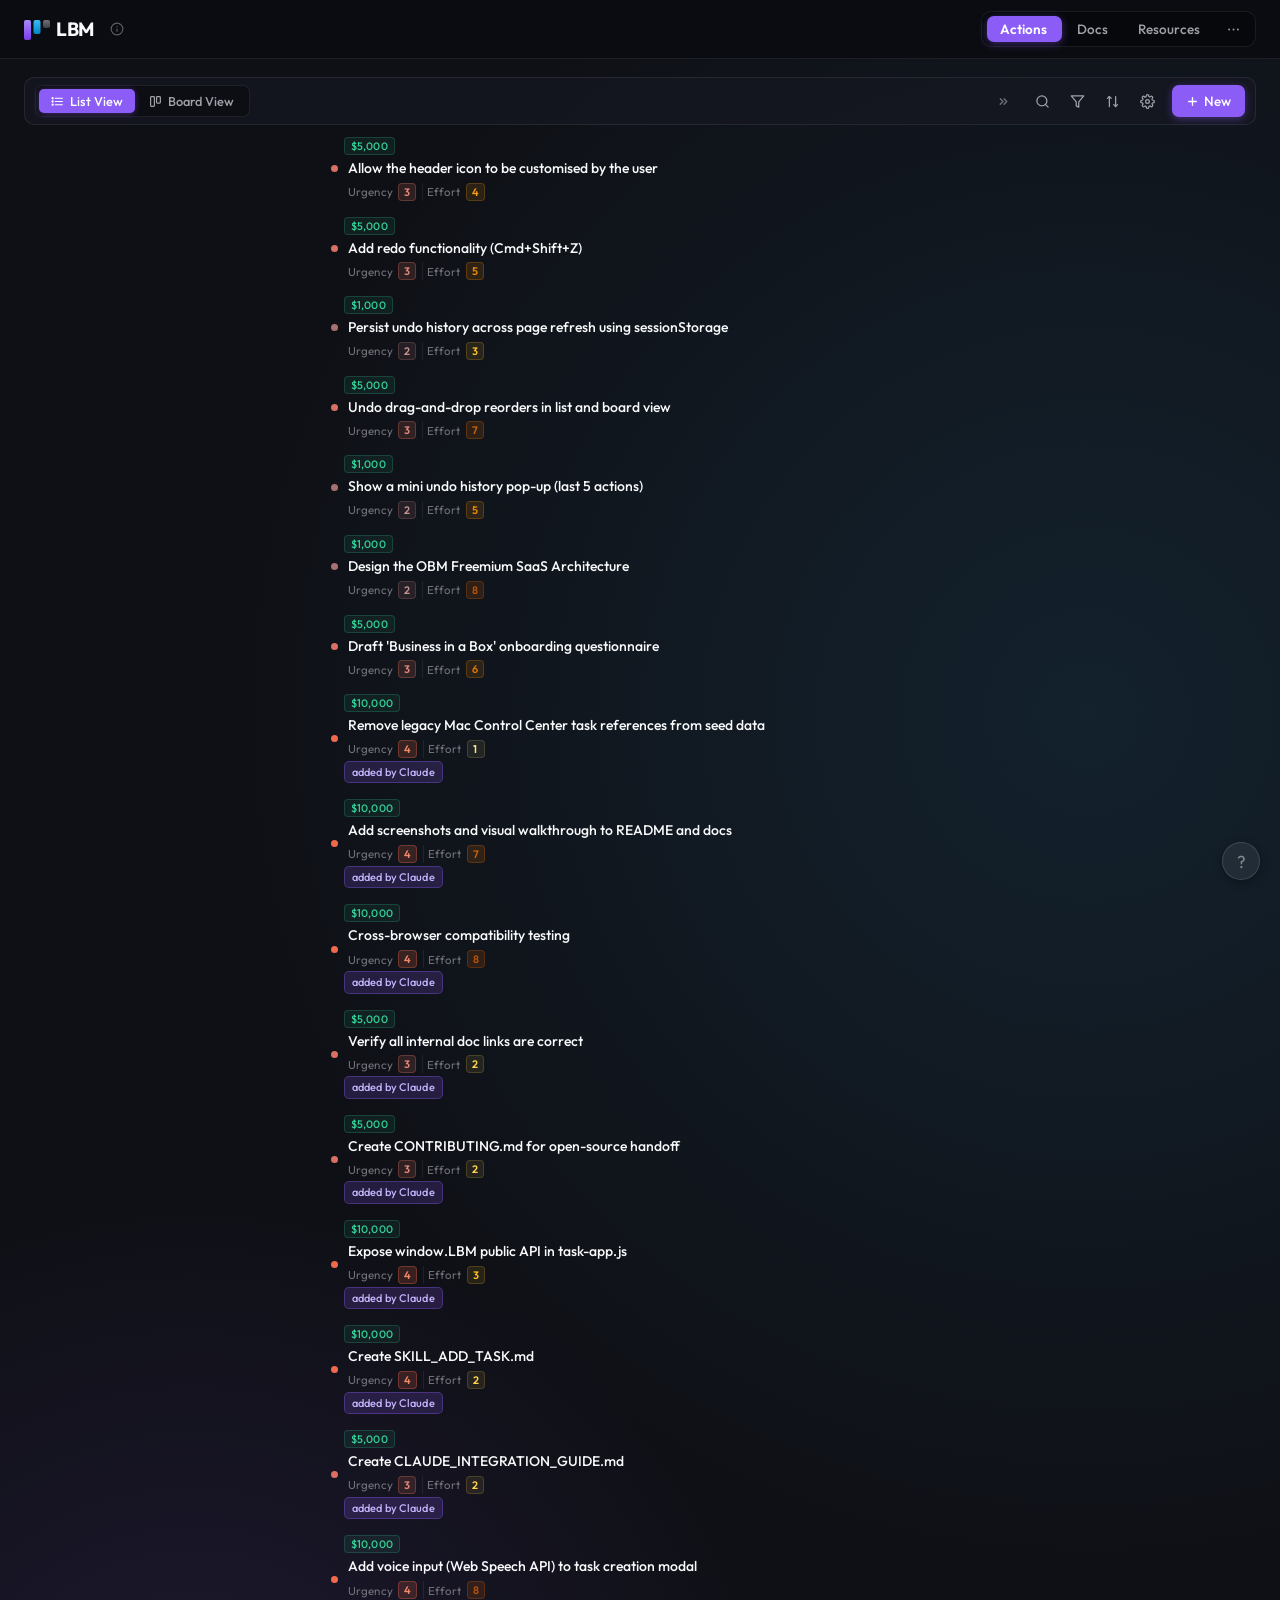
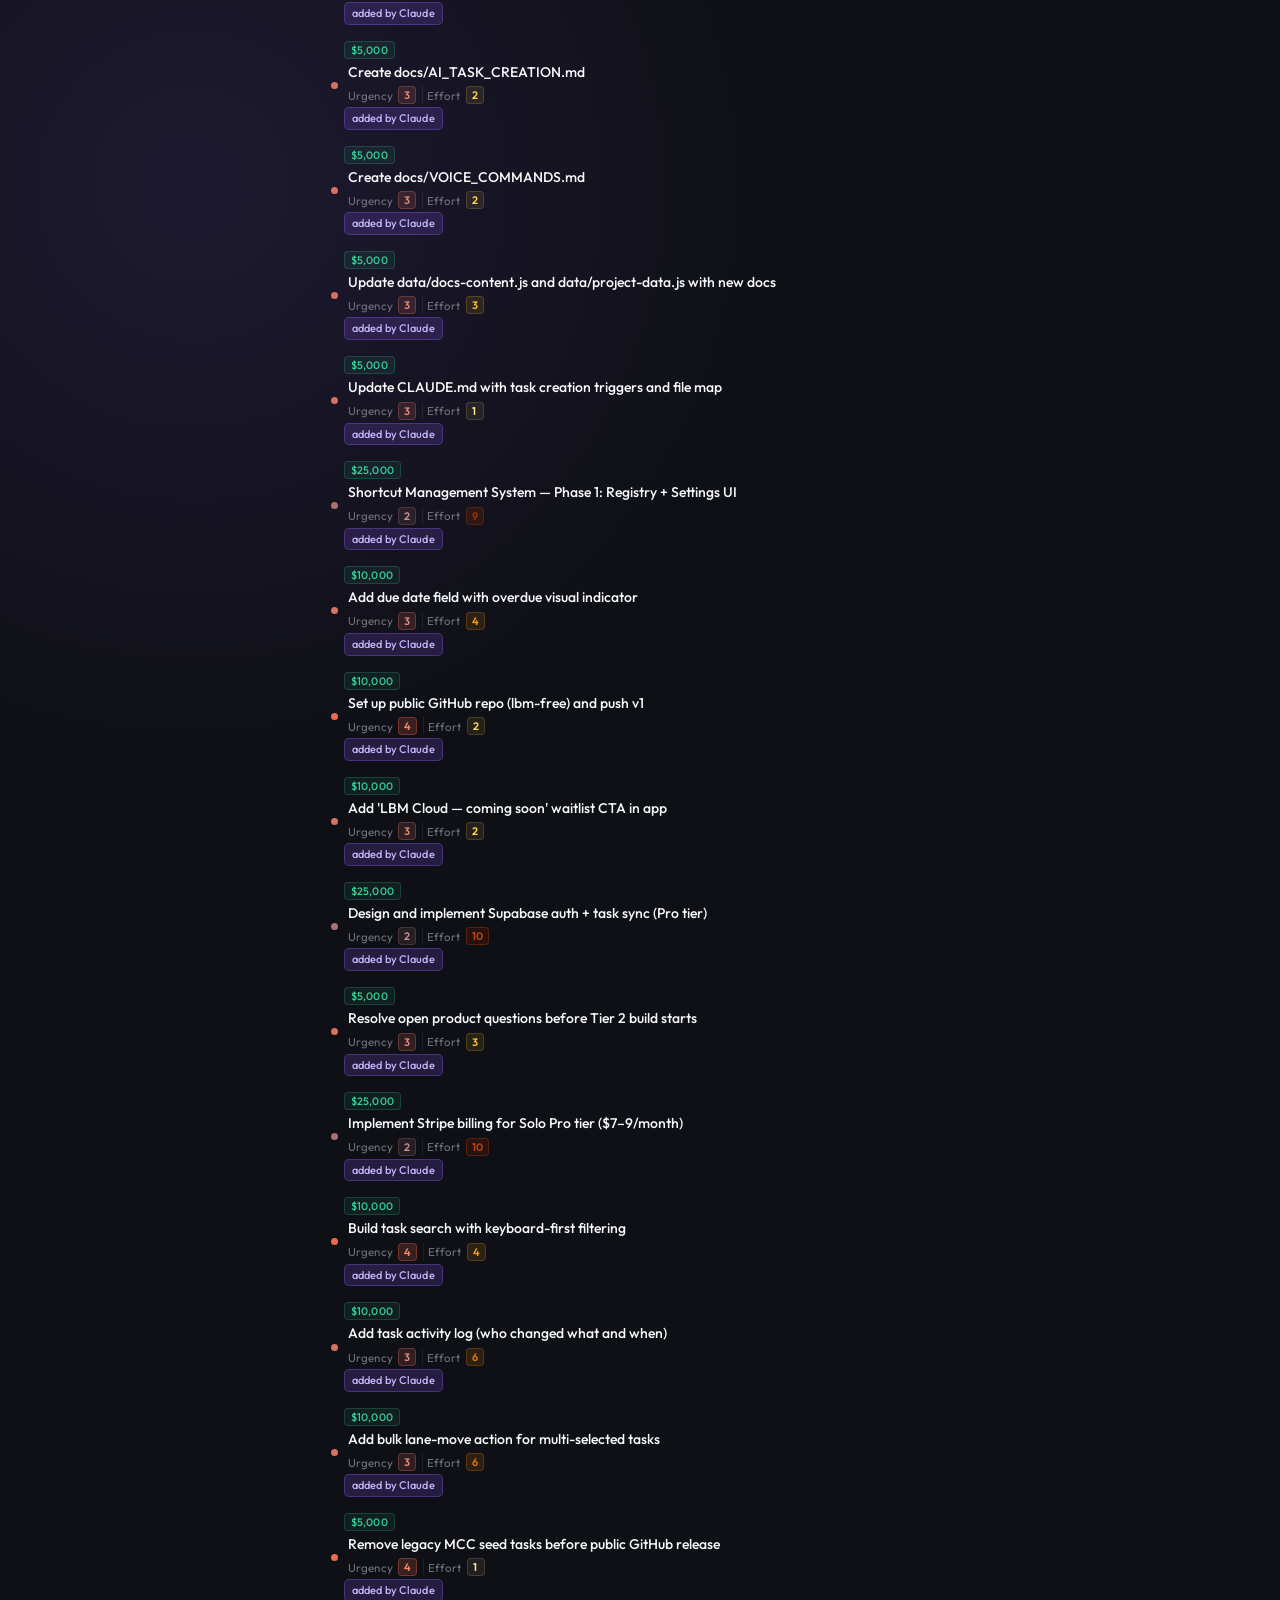
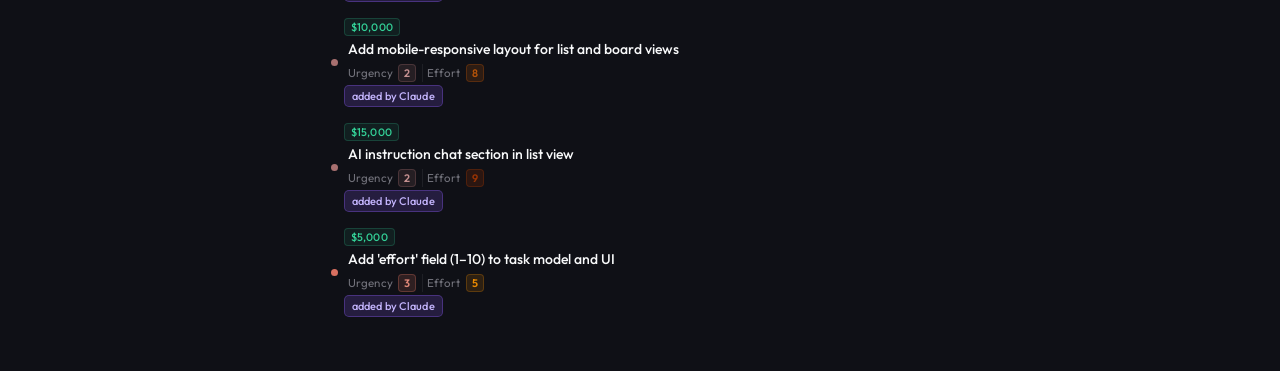
==== commit a4f4247a: "feat: effort field, custom props, sort panel, tag flyout, and sort fix - Effort field added to task " ====
--- a/index.html
+++ b/index.html
@@ -547,6 +547,21 @@
             </select>
           </div>
           <div class="field">
+            <label for="taskEffort">Effort</label>
+            <select id="taskEffort" name="taskEffort">
+              <option value="1">1 — Trivial</option>
+              <option value="2">2</option>
+              <option value="3">3</option>
+              <option value="4">4</option>
+              <option value="5" selected>5 — Medium</option>
+              <option value="6">6</option>
+              <option value="7">7</option>
+              <option value="8">8</option>
+              <option value="9">9</option>
+              <option value="10">10 — Very hard</option>
+            </select>
+          </div>
+          <div class="field">
             <label for="taskValue">Value ($)</label>
             <input id="taskValue" name="taskValue" type="number" min="0" step="100" placeholder="e.g. 5000">
           </div>
--- a/styles.css
+++ b/styles.css
@@ -2251,6 +2251,12 @@
 
 .detail-prop-select:focus { outline: none; }
 
+/* Badge wrap inside detail panel — same pill design as list view */
+.detail-prop-badge-wrap {
+  padding-left: 0;
+  gap: 0;
+}
+
 /* Action rows (Mark done / Delete) inside props */
 .detail-prop-action-row {
   display: flex;
@@ -2276,6 +2282,121 @@
 .detail-prop-action-row--delete { color: var(--muted); }
 .detail-prop-action-row--delete:hover { color: var(--danger); background: var(--danger-soft) !important; }
 .detail-prop-action-row--delete:hover svg { opacity: 0.8; }
+
+/* ── Custom property rows ──────────────────────────────────────────────────── */
+.detail-prop-row--custom {
+  grid-template-columns: 18px 140px 1fr 22px;
+  position: relative;
+}
+.custom-prop-delete-btn {
+  display: flex;
+  align-items: center;
+  justify-content: center;
+  width: 22px;
+  height: 100%;
+  background: none;
+  border: none;
+  color: var(--muted-soft);
+  opacity: 0;
+  cursor: pointer;
+  transition: opacity 0.12s, color 0.12s;
+  padding: 0;
+  flex-shrink: 0;
+}
+.detail-prop-row--custom:hover .custom-prop-delete-btn { opacity: 0.45; }
+.custom-prop-delete-btn:hover { opacity: 1 !important; color: var(--danger); }
+
+.custom-prop-checkbox-wrap { display: flex; align-items: center; }
+.custom-prop-toggle { width: 26px; height: 15px; }
+.custom-prop-toggle .toggle-thumb { width: 10px; height: 10px; top: 2px; left: 2px; }
+.custom-prop-toggle.is-on .toggle-thumb { left: 13px; }
+
+/* "Add property" trigger row */
+.detail-prop-action-row--add {
+  color: var(--muted-soft);
+  font-size: 0.78rem;
+  position: relative;
+}
+.detail-prop-action-row--add:hover { color: var(--muted); background: transparent !important; }
+.detail-prop-action-row--add svg { opacity: 0.5; }
+.detail-prop-action-row--add:hover svg { opacity: 0.7; }
+
+/* ── Add-property floating panel ──────────────────────────────────────────── */
+.add-prop-panel {
+  z-index: 600;
+  width: 220px;
+  background: var(--surface-solid);
+  border: 1px solid var(--border-strong);
+  border-radius: var(--radius-md);
+  box-shadow: 0 8px 32px rgba(0,0,0,0.45), 0 2px 8px rgba(0,0,0,0.3);
+  overflow: hidden;
+  animation: popIn 0.12s ease;
+}
+@keyframes popIn {
+  from { opacity: 0; transform: translateY(-4px) scale(0.98); }
+  to   { opacity: 1; transform: translateY(0) scale(1); }
+}
+
+/* Name input area */
+.add-prop-name-wrap {
+  padding: 8px 10px;
+  border-bottom: 1px solid var(--border);
+}
+.add-prop-name-input {
+  width: 100%;
+  background: transparent;
+  border: none;
+  outline: none;
+  color: var(--text);
+  font: inherit;
+  font-size: 0.82rem;
+  padding: 0;
+  caret-color: var(--accent);
+}
+.add-prop-name-input::placeholder { color: var(--muted-soft); }
+
+/* Type section label */
+.add-prop-type-label {
+  padding: 6px 10px 3px;
+  font-size: 0.68rem;
+  font-weight: 700;
+  letter-spacing: 0.07em;
+  text-transform: uppercase;
+  color: var(--muted-soft);
+  user-select: none;
+}
+
+/* Type option rows */
+.add-prop-type-option {
+  display: flex;
+  align-items: center;
+  gap: 9px;
+  padding: 6px 10px;
+  font-size: 0.82rem;
+  color: var(--muted);
+  cursor: pointer;
+  transition: background 0.1s, color 0.1s;
+  user-select: none;
+}
+.add-prop-type-option:last-child { padding-bottom: 8px; }
+.add-prop-type-option:hover { background: rgba(255,255,255,0.05); color: var(--text); }
+.add-prop-type-option:hover .add-prop-type-icon { color: var(--accent-hover); }
+
+.add-prop-type-icon {
+  display: flex;
+  align-items: center;
+  justify-content: center;
+  width: 22px;
+  height: 22px;
+  border-radius: 5px;
+  background: rgba(255,255,255,0.06);
+  color: var(--muted);
+  font-size: 0.75rem;
+  font-weight: 700;
+  flex-shrink: 0;
+  transition: color 0.1s;
+}
+.add-prop-type-name { font-size: 0.82rem; }
 
 /* Notes section */
 .detail-section-label {
@@ -3567,17 +3688,16 @@
   background-image: url("data:image/svg+xml,%3Csvg xmlns='http://www.w3.org/2000/svg' width='11' height='11' viewBox='0 0 24 24' fill='none' stroke='%238b5cf6' stroke-width='3' stroke-linecap='round' stroke-linejoin='round'%3E%3Cpolyline points='20 6 9 17 4 12'/%3E%3C/svg%3E");
 }
 
-/* ─── Sort panel — advanced multi-criteria sort ─────────────────────────────── */
+/* ─── Sort panel — Notion-style dynamic criteria list ───────────────────────── */
 
 .sort-panel {
-  min-width: 240px;
+  min-width: 320px;
 }
 
 .sort-panel-header {
   display: flex;
   align-items: center;
-  justify-content: space-between;
-  padding: 5px 8px 4px 12px;
+  padding: 5px 12px 4px;
   border-bottom: 1px solid rgba(255, 255, 255, 0.06);
   margin-bottom: 3px;
 }
@@ -3590,205 +3710,209 @@
   color: var(--muted-soft);
 }
 
-.sort-reset-btn {
-  display: flex;
-  align-items: center;
-  gap: 4px;
-  padding: 2px 7px 2px 5px;
+/* Empty state */
+
+.sort-empty-state {
+  padding: 10px 14px;
+  font-size: 0.78rem;
+  color: var(--muted-soft);
+  text-align: center;
+}
+
+/* Criteria list */
+
+.sort-criteria-list {
+  padding: 2px 0;
+}
+
+.sort-criteria-row {
+  display: flex;
+  align-items: center;
+  gap: 6px;
+  padding: 4px 8px 4px 6px;
+  cursor: grab;
+  transition: background 0.1s;
+  user-select: none;
+}
+
+.sort-criteria-row:hover {
+  background: rgba(255, 255, 255, 0.04);
+}
+
+.sort-criteria-row.is-dragging {
+  opacity: 0.4;
+  cursor: grabbing;
+}
+
+.sort-criteria-row.drag-over-above {
+  box-shadow: inset 0 2px 0 0 var(--accent);
+}
+
+.sort-criteria-row.drag-over-below {
+  box-shadow: inset 0 -2px 0 0 var(--accent);
+}
+
+/* Drag handle */
+
+.sort-drag-handle {
+  display: flex;
+  align-items: center;
+  color: var(--muted-soft);
+  opacity: 0.5;
+  flex-shrink: 0;
+  transition: opacity 0.1s;
+}
+
+.sort-criteria-row:hover .sort-drag-handle {
+  opacity: 1;
+}
+
+.sort-drag-icon {
+  pointer-events: none;
+}
+
+/* Field and direction selects */
+
+.sort-field-select,
+.sort-dir-select {
+  flex: 1;
+  min-width: 0;
+  padding: 2px 6px;
+  background: rgba(255, 255, 255, 0.05);
+  border: 1px solid rgba(255, 255, 255, 0.1);
+  border-radius: 4px;
+  color: var(--muted);
+  font-size: 0.75rem;
+  font-family: inherit;
+  cursor: pointer;
+  transition: border-color 0.1s, color 0.1s, background 0.1s;
+  overflow: hidden;
+}
+
+.sort-field-select {
+  max-width: 120px;
+}
+
+.sort-dir-select {
+  max-width: 160px;
+}
+
+.sort-field-select:hover,
+.sort-dir-select:hover {
+  border-color: rgba(255, 255, 255, 0.2);
+  color: var(--text);
+  background: rgba(255, 255, 255, 0.08);
+}
+
+.sort-field-select:focus,
+.sort-dir-select:focus {
+  outline: 2px solid var(--accent);
+  outline-offset: 1px;
+  border-color: transparent;
+}
+
+.sort-field-select option,
+.sort-dir-select option {
+  background: #1a1b28;
+  color: var(--text);
+}
+
+/* Remove (×) button */
+
+.sort-remove-btn {
+  flex-shrink: 0;
+  display: flex;
+  align-items: center;
+  justify-content: center;
+  width: 20px;
+  height: 20px;
+  padding: 0;
+  background: none;
+  border: none;
+  border-radius: 4px;
+  color: var(--muted-soft);
+  font-size: 1rem;
+  font-family: inherit;
+  line-height: 1;
+  cursor: pointer;
+  transition: color 0.1s, background 0.1s;
+}
+
+.sort-remove-btn:hover {
+  color: var(--danger, #f87171);
+  background: rgba(248, 113, 113, 0.1);
+}
+
+/* Footer: + Add sort / Delete sort */
+
+.sort-panel-footer {
+  display: flex;
+  align-items: center;
+  gap: 8px;
+  padding: 6px 10px 4px;
+  border-top: 1px solid rgba(255, 255, 255, 0.06);
+  margin-top: 3px;
+}
+
+.sort-add-btn {
+  padding: 4px 10px;
   background: none;
   border: 1px solid rgba(255, 255, 255, 0.1);
-  border-radius: 4px;
-  color: var(--muted-soft);
-  font-size: 0.7rem;
+  border-radius: 5px;
+  color: var(--muted);
+  font-size: 0.78rem;
   font-family: inherit;
   cursor: pointer;
   transition: color 0.1s, border-color 0.1s, background 0.1s;
-  line-height: 1;
-}
-
-.sort-reset-btn:hover:not(:disabled) {
+}
+
+.sort-add-btn:hover {
   color: var(--text);
   border-color: rgba(255, 255, 255, 0.2);
   background: rgba(255, 255, 255, 0.05);
 }
 
-.sort-reset-btn:disabled {
-  opacity: 0.35;
-  cursor: default;
-}
-
-/* Criteria list */
-
-.sort-criteria-list {
-  padding: 2px 0;
-}
-
-.sort-criteria-row {
-  display: flex;
-  align-items: center;
-  gap: 6px;
-  padding: 5px 8px 5px 6px;
-  cursor: grab;
-  transition: background 0.1s;
-  user-select: none;
-}
-
-.sort-criteria-row:hover {
-  background: rgba(255, 255, 255, 0.04);
-}
-
-.sort-criteria-row.is-dragging {
-  opacity: 0.4;
-  cursor: grabbing;
-}
-
-.sort-criteria-row.drag-over-above {
-  box-shadow: inset 0 2px 0 0 var(--accent);
-}
-
-.sort-criteria-row.drag-over-below {
-  box-shadow: inset 0 -2px 0 0 var(--accent);
-}
-
-/* Drag handle */
-
-.sort-drag-handle {
-  display: flex;
-  align-items: center;
-  color: var(--muted-soft);
-  opacity: 0.5;
-  flex-shrink: 0;
-  transition: opacity 0.1s;
-}
-
-.sort-criteria-row:hover .sort-drag-handle {
-  opacity: 1;
-}
-
-.sort-drag-icon {
-  pointer-events: none;
-}
-
-/* Criteria label */
-
-.sort-criteria-label {
-  flex: 1;
-  font-size: 0.82rem;
-  font-weight: 450;
-  color: var(--muted);
-  transition: color 0.1s;
-}
-
-.sort-criteria-row.is-mode-active .sort-criteria-label {
-  color: var(--text);
-}
-
-/* Direction toggle button */
-
-.sort-dir-toggle {
-  display: flex;
-  align-items: center;
-  gap: 4px;
-  padding: 2px 5px;
-  background: rgba(255, 255, 255, 0.05);
-  border: 1px solid rgba(255, 255, 255, 0.08);
-  border-radius: 4px;
-  color: var(--muted-soft);
-  font-size: 0.7rem;
-  font-family: inherit;
-  cursor: pointer;
-  white-space: nowrap;
-  transition: background 0.1s, color 0.1s, border-color 0.1s;
-  flex-shrink: 0;
-}
-
-.sort-dir-toggle:hover {
-  background: rgba(255, 255, 255, 0.09);
-  color: var(--text);
-  border-color: rgba(255, 255, 255, 0.15);
-}
-
-.sort-dir-toggle.is-expanded {
-  background: var(--accent-soft);
-  border-color: rgba(139, 92, 246, 0.3);
-  color: var(--accent-light);
-}
-
-.sort-dir-cur-label {
-  line-height: 1;
-}
-
-.sort-dir-chevron {
-  flex-shrink: 0;
-  transition: transform 0.15s;
-}
-
-.sort-dir-toggle.is-expanded .sort-dir-chevron {
-  transform: rotate(180deg);
-}
-
-/* Direction sub-options */
-
-.sort-dir-options {
-  padding: 2px 8px 4px 30px;
-  animation: dropdown-open 0.12s ease both;
-}
-
-.sort-dir-option {
-  display: flex;
-  align-items: center;
-  width: 100%;
-  padding: 4px 8px 4px 18px;
+.sort-delete-all-btn {
+  padding: 4px 10px;
   background: none;
   border: none;
-  border-radius: 4px;
-  color: var(--muted);
-  font-size: 0.78rem;
+  color: var(--muted-soft);
+  font-size: 0.75rem;
   font-family: inherit;
   cursor: pointer;
-  text-align: left;
-  position: relative;
-  transition: background 0.1s, color 0.1s;
-}
-
-.sort-dir-option::before {
-  content: "";
-  position: absolute;
-  left: 4px;
-  top: 50%;
-  transform: translateY(-50%);
-  width: 10px;
-  height: 10px;
-  background-repeat: no-repeat;
-  background-position: center;
-  background-size: contain;
-}
-
-.sort-dir-option:hover {
-  background: rgba(255, 255, 255, 0.05);
-  color: var(--text);
-}
-
-.sort-dir-option.is-active {
-  color: var(--text);
-  font-weight: 500;
-}
-
-.sort-dir-option.is-active::before {
-  background-image: url("data:image/svg+xml,%3Csvg xmlns='http://www.w3.org/2000/svg' width='10' height='10' viewBox='0 0 24 24' fill='none' stroke='%238b5cf6' stroke-width='3' stroke-linecap='round' stroke-linejoin='round'%3E%3Cpolyline points='20 6 9 17 4 12'/%3E%3C/svg%3E");
-}
-
-/* Separator + manual order */
-
-.sort-panel-sep {
-  height: 1px;
-  background: rgba(255, 255, 255, 0.06);
-  margin: 3px 0;
-}
-
-.sort-manual-item {
-  /* Inherits .dropdown-item — just ensure full width */
-}
+  text-decoration: underline;
+  text-underline-offset: 2px;
+  transition: color 0.1s;
+  margin-left: auto;
+}
+
+.sort-delete-all-btn:hover {
+  color: var(--danger, #f87171);
+}
+
+/* Apply row */
+.sort-panel-apply-row {
+  padding: 8px 14px 10px;
+  border-top: 1px solid var(--border);
+  margin-top: 4px;
+}
+
+.sort-apply-btn {
+  width: 100%;
+  padding: 6px 0;
+  background: var(--accent);
+  color: #fff;
+  border: none;
+  border-radius: var(--radius-sm);
+  font-family: inherit;
+  font-size: 0.8rem;
+  font-weight: 600;
+  cursor: pointer;
+  transition: background 0.12s, transform 0.08s;
+}
+
+.sort-apply-btn:hover { background: var(--accent-hover); }
+.sort-apply-btn:active { transform: scale(0.97); }
 
 /* Colored icon when filter/sort has a non-default value applied — Notion-style */
 .toolbar-icon-btn.has-value {
@@ -3974,6 +4098,67 @@
   margin-top: 0;
   margin-bottom: 3px;
 }
+
+/* Paired urgency + effort on one row — add a faint divider between them */
+.list-prop-row--paired {
+  align-items: center;
+  gap: 2px;
+}
+.list-prop-row--paired > * + * {
+  padding-left: 8px;
+  margin-left: 4px;
+  border-left: 1px solid rgba(255, 255, 255, 0.07);
+}
+
+/* ── Effort: "Effort" label + clickable number badge (1–10) ─────────────────── */
+
+.list-prop-effort-wrap {
+  display: inline-flex;
+  align-items: center;
+  gap: 5px;
+  padding-left: 4px;
+}
+
+.list-prop-effort-label {
+  font-size: 0.72rem;
+  font-weight: 400;
+  color: var(--muted-soft);
+  letter-spacing: 0.01em;
+  white-space: nowrap;
+}
+
+.list-prop-effort-num {
+  display: inline-flex;
+  align-items: center;
+  justify-content: center;
+  min-width: 18px;
+  height: 18px;
+  padding: 0 5px;
+  border-radius: 4px;
+  font-size: 0.68rem;
+  font-weight: 600;
+  letter-spacing: 0.01em;
+  border: 1px solid rgba(255, 255, 255, 0.08);
+  background: rgba(255, 255, 255, 0.05);
+  color: var(--muted);
+  cursor: pointer;
+  user-select: none;
+  transition: filter 0.12s, transform 0.1s;
+}
+.list-prop-effort-num:hover { filter: brightness(1.25); transform: scale(1.1); }
+.list-prop-effort-num.u-bump { animation: u-bump 0.28s cubic-bezier(0.34, 1.56, 0.64, 1) forwards; }
+
+/* Effort number badge: 1 (pale yellow) → 10 (deep amber/gold) */
+.list-prop-effort-num.e-num-1  { background: rgba(253, 230, 138, 0.08); border-color: rgba(253, 230, 138, 0.15); color: #fde68a; }
+.list-prop-effort-num.e-num-2  { background: rgba(252, 211,  77, 0.09); border-color: rgba(252, 211,  77, 0.17); color: #fcd34d; }
+.list-prop-effort-num.e-num-3  { background: rgba(251, 191,  36, 0.10); border-color: rgba(251, 191,  36, 0.20); color: #fbbf24; }
+.list-prop-effort-num.e-num-4  { background: rgba(245, 158,  11, 0.12); border-color: rgba(245, 158,  11, 0.22); color: #f59e0b; }
+.list-prop-effort-num.e-num-5  { background: rgba(234, 138,   0, 0.14); border-color: rgba(234, 138,   0, 0.25); color: #ea8a00; }
+.list-prop-effort-num.e-num-6  { background: rgba(217, 119,   6, 0.15); border-color: rgba(217, 119,   6, 0.27); color: #d97706; }
+.list-prop-effort-num.e-num-7  { background: rgba(202,  99,   6, 0.17); border-color: rgba(202,  99,   6, 0.30); color: #ca6306; }
+.list-prop-effort-num.e-num-8  { background: rgba(180,  83,   9, 0.18); border-color: rgba(180,  83,   9, 0.32); color: #b45309; }
+.list-prop-effort-num.e-num-9  { background: rgba(154,  52,   3, 0.20); border-color: rgba(154,  52,   3, 0.34); color: #9a3403; }
+.list-prop-effort-num.e-num-10 { background: rgba(120,  30,   0, 0.22); border-color: rgba(180,  60,   0, 0.38); color: #c2460a; }
 
 /* ── Urgency: "Urgency" label + clickable number badge ──────────────────────── */
 
@@ -4327,9 +4512,7 @@
 
 /* Detail tag dropdown */
 .detail-tag-dropdown {
-  position: absolute;
-  top: calc(100% + 4px);
-  left: 0;
+  position: fixed;
   min-width: 200px;
   max-width: 280px;
   background: var(--surface-overlay, #1c1d28);
@@ -4386,6 +4569,163 @@
   color: var(--muted);
 }
 .detail-tag-create-label strong { color: var(--text); font-weight: 600; }
+
+/* ─── Detail panel pill — hover affordance ──────────────────────────────────── */
+
+.tag-pill--detail {
+  cursor: pointer;
+  position: relative;
+  transition: filter 80ms ease, box-shadow 80ms ease;
+}
+.tag-pill--detail:hover {
+  filter: brightness(1.15);
+  box-shadow: 0 0 0 1px rgba(255,255,255,0.12);
+}
+
+.tag-pill-edit-hint {
+  display: none;
+  font-size: 0.55rem;
+  letter-spacing: -0.05em;
+  opacity: 0.6;
+  margin-left: 2px;
+  flex-shrink: 0;
+  line-height: 1;
+  pointer-events: none;
+}
+.tag-pill--detail:hover .tag-pill-edit-hint {
+  display: inline;
+}
+
+/* ─── Info button in detail tag dropdown rows ───────────────────────────────── */
+
+.tag-list-info-btn {
+  display: none;
+  align-items: center;
+  justify-content: center;
+  margin-left: auto;
+  flex-shrink: 0;
+  width: 20px;
+  height: 20px;
+  border-radius: 4px;
+  background: none;
+  border: none;
+  cursor: pointer;
+  color: var(--muted);
+  padding: 0;
+  transition: color 80ms ease, background 80ms ease;
+}
+.tag-list-info-btn:hover {
+  color: var(--text);
+  background: var(--surface-hover);
+}
+.detail-tag-list-item:hover .tag-list-info-btn {
+  display: inline-flex;
+}
+
+/* ─── Tag edit flyout (color picker sub-panel) ──────────────────────────────── */
+
+.tag-edit-flyout {
+  position: fixed;
+  z-index: 100000;
+  width: 220px;
+  background: var(--surface-overlay, #1c1d28);
+  border: 1px solid var(--border-strong);
+  border-radius: 8px;
+  box-shadow: 0 12px 32px rgba(0,0,0,0.5);
+  padding: 8px;
+  display: flex;
+  flex-direction: column;
+  gap: 4px;
+}
+
+.tag-edit-name-input {
+  width: 100%;
+  background: var(--surface-solid, #0f1017);
+  border: 1px solid var(--border);
+  border-radius: 5px;
+  color: var(--text);
+  font-size: 0.75rem;
+  font-weight: 600;
+  font-family: inherit;
+  padding: 5px 8px;
+  outline: none;
+  box-sizing: border-box;
+  transition: border-color 80ms ease;
+}
+.tag-edit-name-input:focus { border-color: var(--accent); }
+.tag-edit-name-input--error {
+  border-color: #ef4444;
+  animation: tag-shake 0.3s ease;
+}
+
+@keyframes tag-shake {
+  0%,100% { transform: translateX(0); }
+  25%      { transform: translateX(-4px); }
+  75%      { transform: translateX(4px); }
+}
+
+.tag-edit-flyout-divider {
+  height: 1px;
+  background: var(--border);
+  margin: 2px 0;
+}
+
+.tag-edit-delete-btn {
+  display: flex;
+  align-items: center;
+  gap: 6px;
+  width: 100%;
+  background: none;
+  border: none;
+  border-radius: 5px;
+  color: var(--muted);
+  font-size: 0.75rem;
+  font-family: inherit;
+  padding: 5px 6px;
+  cursor: pointer;
+  text-align: left;
+  transition: background 80ms ease, color 80ms ease;
+}
+.tag-edit-delete-btn:hover {
+  background: rgba(239,68,68,0.1);
+  color: #fca5a5;
+}
+
+.tag-edit-flyout-section-label {
+  font-size: 0.625rem;
+  text-transform: uppercase;
+  letter-spacing: 0.08em;
+  color: var(--muted-soft);
+  padding: 2px 6px 0;
+}
+
+.tag-edit-flyout-color-grid {
+  display: grid;
+  grid-template-columns: repeat(5, 1fr);
+  gap: 4px;
+  padding: 2px 2px 4px;
+}
+
+.tag-color-swatch {
+  width: 100%;
+  aspect-ratio: 1;
+  border-radius: 5px;
+  border: 1.5px solid transparent;
+  cursor: pointer;
+  transition: transform 80ms ease, box-shadow 80ms ease;
+  position: relative;
+}
+.tag-color-swatch:hover {
+  transform: scale(1.12);
+  box-shadow: 0 2px 6px rgba(0,0,0,0.3);
+}
+.tag-color-swatch--active::after {
+  content: "";
+  position: absolute;
+  inset: 0;
+  border-radius: inherit;
+  border: 2px solid rgba(255,255,255,0.7);
+}
 
 /* ─── Docs mobile topbar + drawer ───────────────────────────────────────────── */
 
